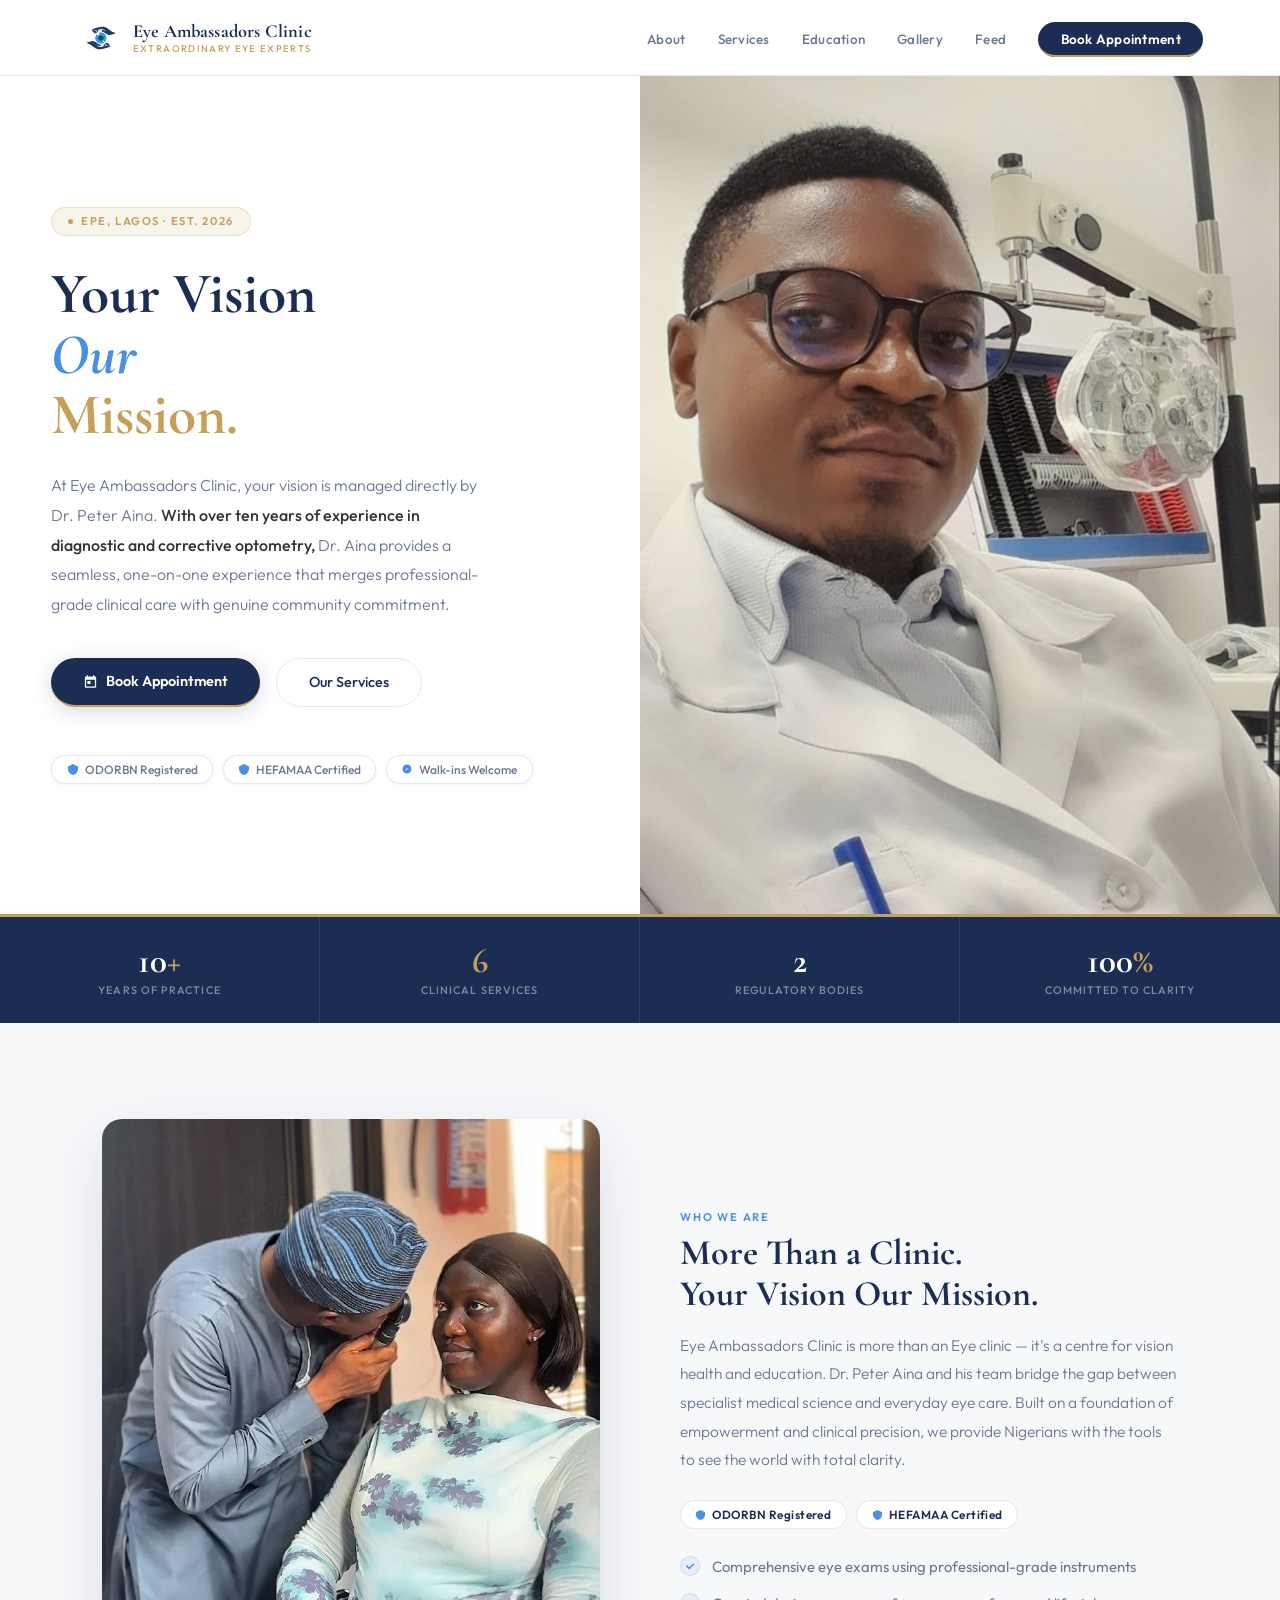
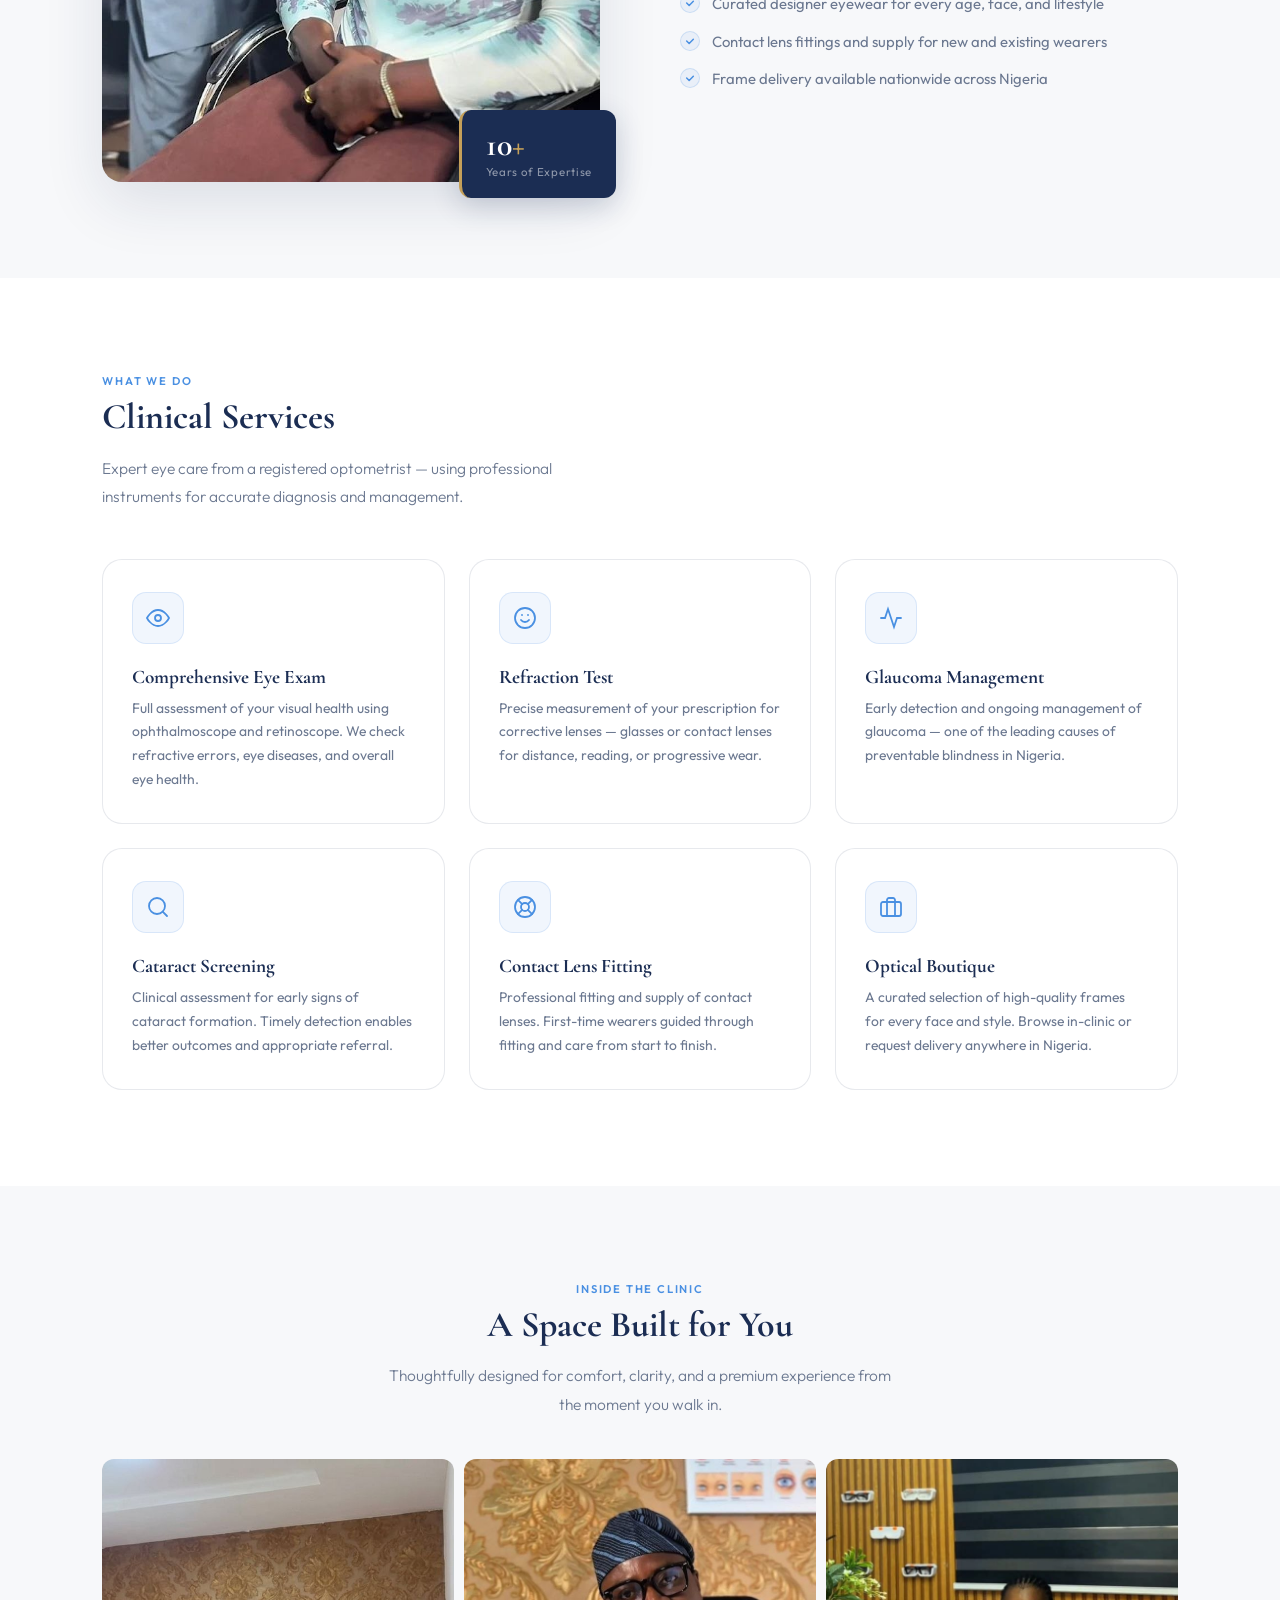
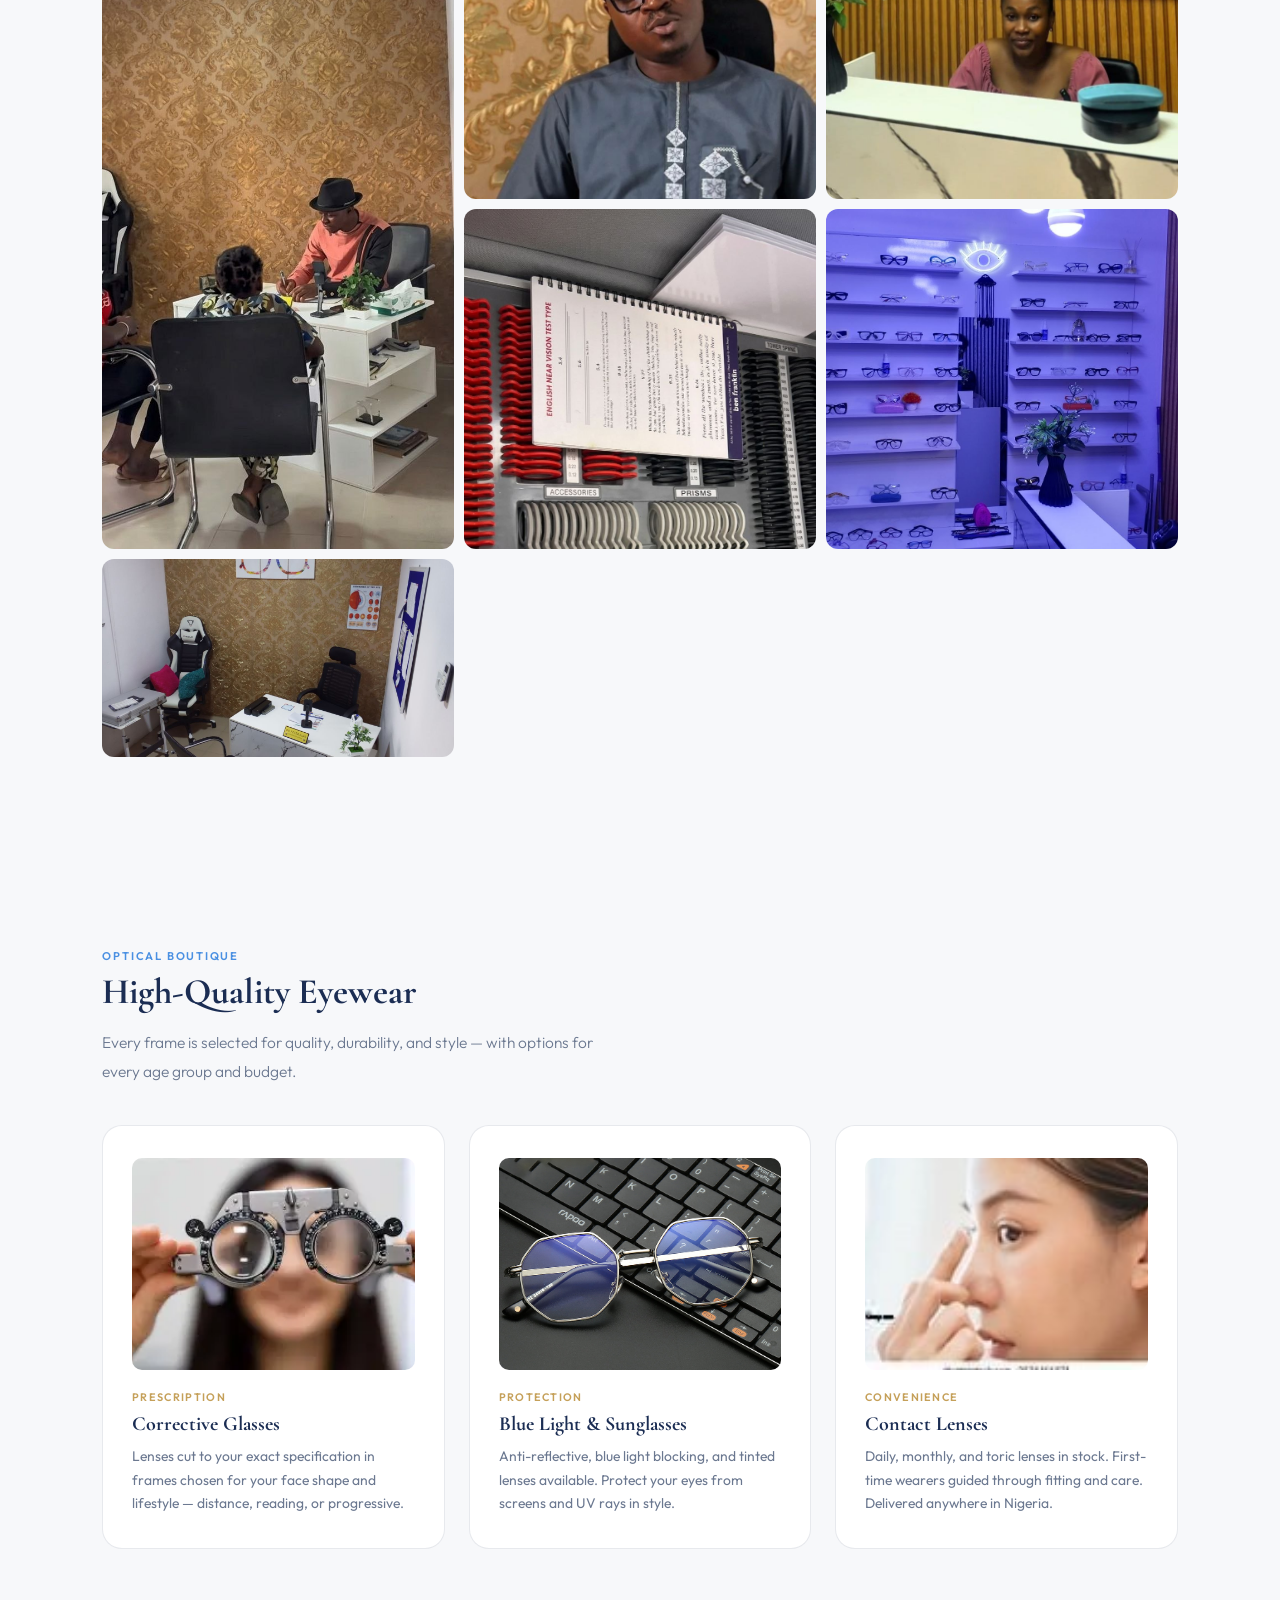
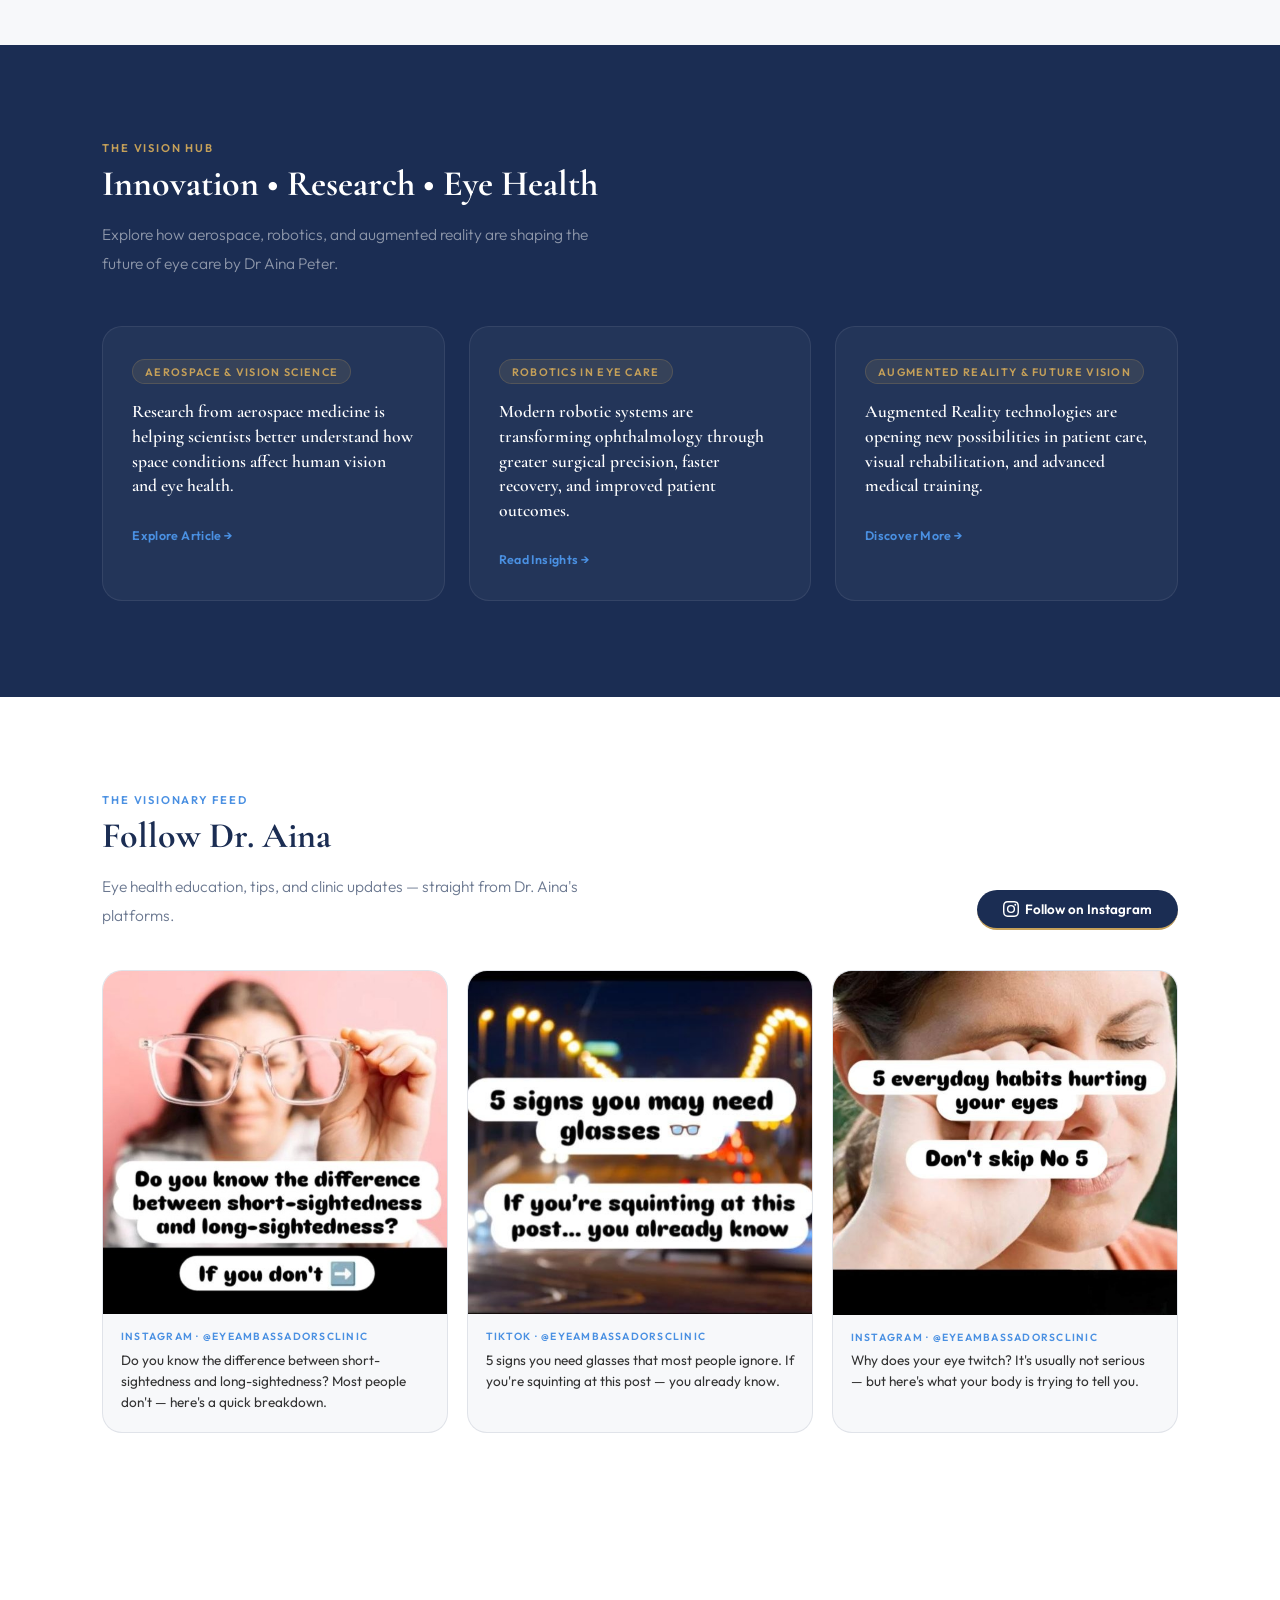
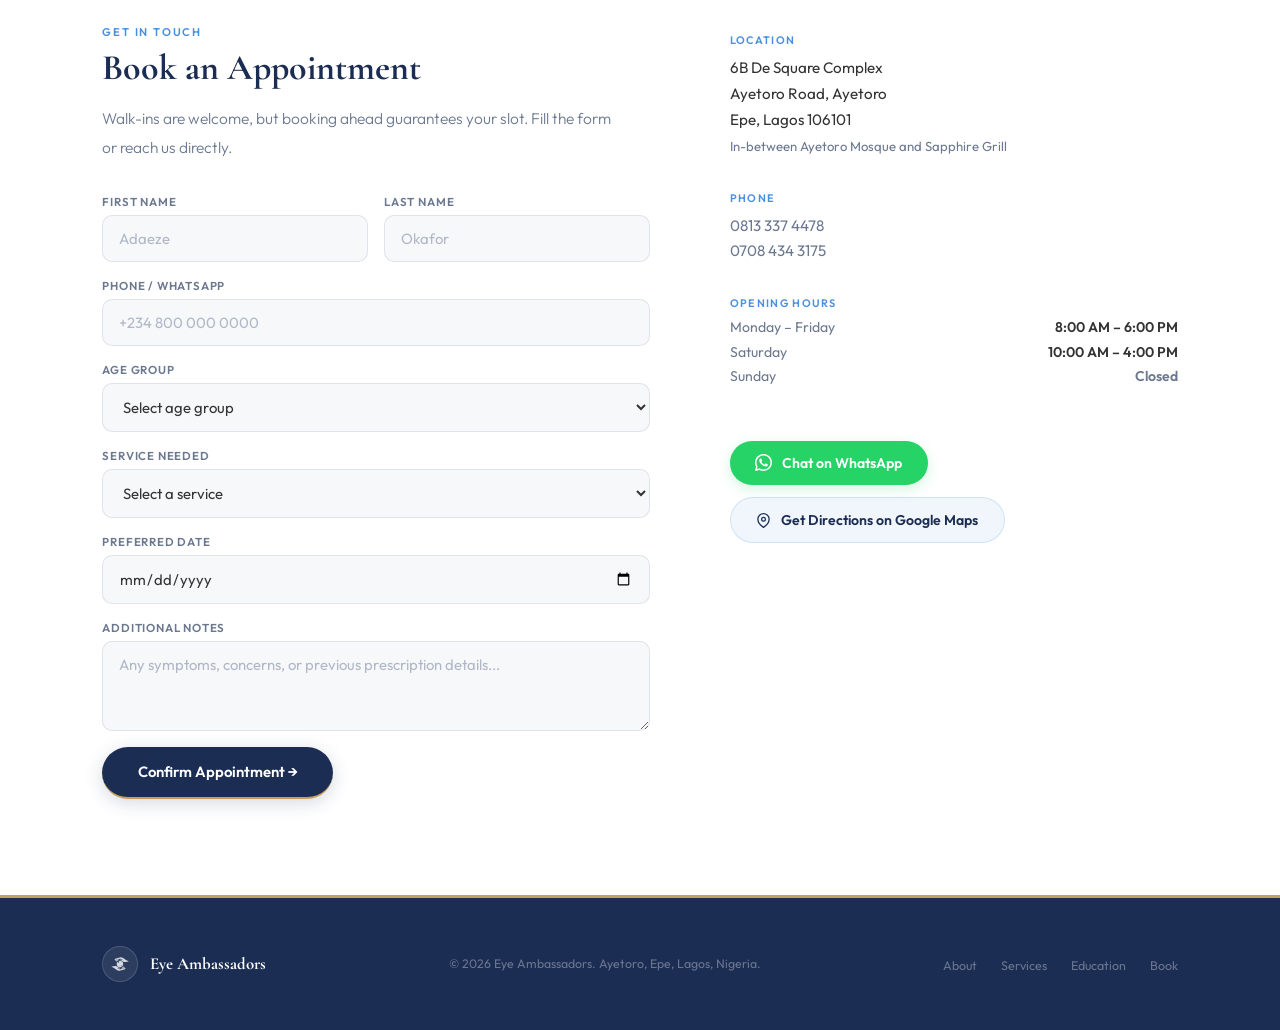
==== index.html @ f0256d40 "update" ====
<!DOCTYPE html>
<html lang="en">

<head>
  <meta charset="UTF-8">
  <meta name="viewport" content="width=device-width, initial-scale=1.0">
  <title>Eye Ambassadors Clinic | Extraordinary Eye Experts — Epe, Lagos</title>
  <meta name="description"
    content="Eye Ambassadors Clinic — Dr. Peter Aina. Extraordinary eye care, designer eyewear, and community health education in Ayetoro, Epe, Lagos.">
  <meta name="keywords"
    content="Eye Ambassadors, optometrist Epe Lagos, eye clinic Epe, Dr Peter Aina, eye test Epe Lagos, glasses Epe, contact lenses Lagos, glaucoma Epe, ODORBN optometrist">
  <meta property="og:title" content="Eye Ambassadors Clinic | Your Vision Our Mission">
  <meta property="og:description"
    content="Modern eye care, premium eyewear, and community health education. Epe, Lagos.">
  <meta property="og:type" content="website">
  <script type="application/ld+json">
{
  "@context": "https://schema.org",
  "@type": "MedicalBusiness",
  "name": "Eye Ambassadors",
  "description": "Your Vision Our Mission. Comprehensive eye exams, refraction, glaucoma management, cataract screening, designer eyewear and contact lenses.",
  "medicalSpecialty": "Optometry",
  "address": {
    "@type": "PostalAddress",
    "streetAddress": "6B De Square Complex, Ayetoro Road",
    "addressLocality": "Ayetoro, Epe",
    "addressRegion": "Lagos",
    "addressCountry": "NG"
  },
  "telephone": "+2348133374478",
  "openingHours": ["Mo-Fr 08:00-18:00", "Sa 10:00-16:00"]
}
</script>
  <link rel="preconnect" href="https://fonts.googleapis.com">
  <link rel="preconnect" href="https://fonts.gstatic.com" crossorigin>
  <link
    href="https://fonts.googleapis.com/css2?family=Cormorant+Garamond:ital,wght@0,400;0,600;0,700;1,400;1,600&family=Outfit:wght@300;400;500;600&display=swap"
    rel="stylesheet">
  <style>
    :root {
      --white: #FFFFFF;
      --off-white: #F7F8FA;
      --navy: #1B2D53;
      --navy-light: #243769;
      --sky: #4A90E2;
      --sky-pale: rgba(74, 144, 226, 0.08);
      --gold: #C5A059;
      --gold-pale: rgba(197, 160, 89, 0.12);
      --charcoal: #333333;
      --muted: #6B7890;
      --border: rgba(27, 45, 83, 0.1);
      --border-gold: rgba(197, 160, 89, 0.25);
      --radius: 12px;
      --radius-lg: 20px;
    }

    *,
    *::before,
    *::after {
      box-sizing: border-box;
      margin: 0;
      padding: 0;
    }

    html {
      scroll-behavior: smooth;
    }

    body {
      font-family: 'Outfit', sans-serif;
      background: var(--white);
      color: var(--charcoal);
      overflow-x: hidden;
    }

    /* ─── NAV ─── */
    nav {
      position: fixed;
      top: 0;
      left: 0;
      right: 0;
      z-index: 300;
      height: 76px;
      padding: 0 6%;
      display: flex;
      align-items: center;
      justify-content: space-between;
      background: rgba(255, 255, 255, 0.97);
      backdrop-filter: blur(16px);
      border-bottom: 1px solid var(--border);
      transition: box-shadow 0.3s;
    }

    nav.scrolled {
      box-shadow: 0 2px 24px rgba(27, 45, 83, 0.08);
    }

    .nav-logo {
      display: flex;
      align-items: center;
      gap: 8px;
      text-decoration: none;
      flex-wrap: nowrap;
    }

    .nav-logo-icon {
      width: 46px;
      height: 46px;
      border-radius: 50%;
      border: 2px solid var(--navy);
      display: flex;
      align-items: center;
      justify-content: center;
      position: relative;
      overflow: hidden;
    }

    .nav-logo-icon svg {
      width: 26px;
      height: 26px;
    }

    .nav-logo-text {
      display: flex;
      flex-direction: column;
    }

    .nav-logo-name {
      font-family: 'Cormorant Garamond', serif;
      font-size: 1.15rem;
      font-weight: 700;
      color: var(--navy);
      letter-spacing: 0.01em;
      line-height: 1.1;
    }

    .nav-logo-tag {
      font-size: 0.6rem;
      font-weight: 500;
      letter-spacing: 0.14em;
      text-transform: uppercase;
      color: var(--gold);
    }

    .nav-links {
      display: flex;
      gap: 2rem;
      list-style: none;
      align-items: center;
    }

    .nav-links a {
      font-size: 0.84rem;
      font-weight: 500;
      color: var(--muted);
      text-decoration: none;
      letter-spacing: 0.02em;
      transition: color 0.2s;
    }

    .nav-links a:hover {
      color: var(--navy);
    }

    .nav-cta {
      background: var(--navy);
      color: var(--white) !important;
      padding: 0.55rem 1.4rem !important;
      border-radius: 30px !important;
      font-weight: 600 !important;
      transition: background 0.2s, transform 0.15s !important;
      border-bottom: 2px solid var(--gold) !important;
    }

    .nav-cta:hover {
      background: var(--navy-light) !important;
      transform: translateY(-1px);
    }

    /* ─── HERO ─── */
    .hero {
      padding-top: 76px;
      display: grid;
      grid-template-columns: 1fr 1fr;
      background: var(--white);
      position: relative;
      overflow: hidden;
    }

    .hero::before {
      content: '';
      position: absolute;
      top: 0;
      right: 0;
      width: 50%;
      height: 100%;
      background: var(--off-white);
      z-index: 0;
    }

    .hero-left {
      padding: 6% 5% 6% 8%;
      display: flex;
      flex-direction: column;
      justify-content: center;
      position: relative;
      z-index: 2;
    }

    .hero-eyebrow {
      display: inline-flex;
      align-items: center;
      gap: 8px;
      background: var(--gold-pale);
      border: 1px solid var(--border-gold);
      color: var(--gold);
      font-size: 0.7rem;
      font-weight: 600;
      letter-spacing: 0.14em;
      text-transform: uppercase;
      padding: 0.4rem 1rem;
      border-radius: 20px;
      margin-bottom: 1.8rem;
      width: fit-content;
    }

    .hero-eyebrow span {
      width: 5px;
      height: 5px;
      background: var(--gold);
      border-radius: 50%;
      display: block;
    }

    .hero-title {
      font-family: 'Cormorant Garamond', serif;
      font-size: clamp(2.8rem, 4.5vw, 4.2rem);
      font-weight: 700;
      color: var(--navy);
      line-height: 1.05;
      margin-bottom: 1.6rem;
    }

    .hero-title em {
      color: var(--sky);
      font-style: italic;
    }

    .hero-title .gold-word {
      color: var(--gold);
    }

    .hero-sub {
      font-size: 1rem;
      font-weight: 300;
      color: var(--muted);
      line-height: 1.85;
      max-width: 440px;
      margin-bottom: 2.4rem;
    }

    .hero-sub strong {
      color: var(--charcoal);
      font-weight: 500;
    }

    .hero-actions {
      display: flex;
      gap: 1rem;
      flex-wrap: wrap;
      margin-bottom: 3rem;
    }

    .btn-navy {
      background: var(--navy);
      color: var(--white);
      padding: 0.9rem 2rem;
      border-radius: 30px;
      font-family: 'Outfit', sans-serif;
      font-size: 0.9rem;
      font-weight: 600;
      text-decoration: none;
      display: inline-flex;
      align-items: center;
      gap: 8px;
      border-bottom: 2px solid var(--gold);
      transition: background 0.2s, transform 0.2s;
      box-shadow: 0 4px 20px rgba(27, 45, 83, 0.18);
    }

    .btn-navy:hover {
      background: var(--navy-light);
      transform: translateY(-2px);
    }

    .btn-outline {
      color: var(--navy);
      padding: 0.9rem 2rem;
      border-radius: 30px;
      font-family: 'Outfit', sans-serif;
      font-size: 0.9rem;
      font-weight: 500;
      text-decoration: none;
      border: 1.5px solid var(--border);
      transition: border-color 0.2s, color 0.2s;
      display: inline-block;
    }

    .btn-outline:hover {
      border-color: var(--sky);
      color: var(--sky);
    }

    .hero-creds {
      display: flex;
      gap: 0.6rem;
      flex-wrap: wrap;
    }

    .cred-pill {
      display: flex;
      align-items: center;
      gap: 6px;
      background: var(--white);
      border: 1px solid var(--border);
      color: var(--muted);
      font-size: 0.75rem;
      font-weight: 500;
      padding: 0.38rem 0.9rem;
      border-radius: 20px;
      box-shadow: 0 1px 4px rgba(27, 45, 83, 0.06);
    }

    .cred-pill svg {
      width: 12px;
      height: 12px;
      fill: var(--sky);
      flex-shrink: 0;
    }

    .hero-right {
      position: relative;
      z-index: 1;
      overflow: hidden;
      display: flex;
      align-items: stretch;
      min-height: 520px;
    }

    .hero-right::after {
      display: none;
    }

    .hero-right img {
      width: 100%;
      height: 100%;
      object-fit: cover;
      object-position: center;
      filter: brightness(0.95) saturate(1.05);
      transition: transform 8s ease;
    }

    .hero-right:hover img {
      transform: scale(1.03);
    }

    /* ─── STATS BAR ─── */
    .stats-bar {
      background: var(--navy);
      display: grid;
      grid-template-columns: repeat(4, 1fr);
      border-top: 3px solid var(--gold);
    }

    .stat-item {
      padding: 1.6rem 1rem;
      text-align: center;
      border-right: 1px solid rgba(255, 255, 255, 0.08);
    }

    .stat-item:last-child {
      border-right: none;
    }

    .stat-num {
      font-family: 'Cormorant Garamond', serif;
      font-size: 2.2rem;
      font-weight: 700;
      color: var(--white);
      line-height: 1;
    }

    .stat-num span {
      color: var(--gold);
    }

    .stat-lbl {
      font-size: 0.68rem;
      font-weight: 500;
      letter-spacing: 0.1em;
      text-transform: uppercase;
      color: rgba(255, 255, 255, 0.45);
      margin-top: 5px;
    }

    /* ─── SECTIONS ─── */
    section {
      padding: 6rem 8%;
    }

    .section-label {
      font-size: 0.7rem;
      font-weight: 600;
      letter-spacing: 0.16em;
      text-transform: uppercase;
      color: var(--sky);
      margin-bottom: 0.5rem;
    }

    .section-title {
      font-family: 'Cormorant Garamond', serif;
      font-size: clamp(1.9rem, 2.8vw, 2.6rem);
      font-weight: 700;
      color: var(--navy);
      line-height: 1.15;
      margin-bottom: 1rem;
    }

    .section-sub {
      font-size: 0.97rem;
      font-weight: 300;
      color: var(--muted);
      line-height: 1.85;
      max-width: 520px;
    }

    /* ─── ABOUT ─── */
    #about {
      background: var(--off-white);
      display: grid;
      grid-template-columns: 1fr 1fr;
      gap: 5rem;
      align-items: center;
    }

    .about-img-wrap {
      position: relative;
    }

    .about-img-main {
      width: 100%;
      aspect-ratio: 3/4;
      object-fit: cover;
      object-position: center bottom;
      border-radius: var(--radius-lg);
      display: block;
      box-shadow: 0 20px 60px rgba(27, 45, 83, 0.12);
    }

    .about-badge {
      position: absolute;
      bottom: -1rem;
      right: -1rem;
      background: var(--navy);
      color: var(--white);
      padding: 1.2rem 1.5rem;
      border-radius: var(--radius);
      border-left: 3px solid var(--gold);
      box-shadow: 0 8px 28px rgba(27, 45, 83, 0.2);
    }

    .badge-num {
      font-family: 'Cormorant Garamond', serif;
      font-size: 2rem;
      font-weight: 700;
      line-height: 1;
      color: var(--white);
    }

    .badge-num span {
      color: var(--gold);
    }

    .badge-lbl {
      font-size: 0.72rem;
      color: rgba(255, 255, 255, 0.5);
      margin-top: 3px;
      letter-spacing: 0.06em;
    }

    .reg-row {
      display: flex;
      gap: 0.6rem;
      margin-top: 1.6rem;
      flex-wrap: wrap;
    }

    .reg-tag {
      display: flex;
      align-items: center;
      gap: 6px;
      background: var(--white);
      border: 1px solid var(--border);
      color: var(--navy);
      font-size: 0.74rem;
      font-weight: 600;
      padding: 0.4rem 0.9rem;
      border-radius: 20px;
      letter-spacing: 0.04em;
    }

    .reg-tag svg {
      width: 11px;
      height: 11px;
      fill: var(--sky);
    }

    .about-list {
      list-style: none;
      margin-top: 1.6rem;
      display: flex;
      flex-direction: column;
      gap: 0.85rem;
    }

    .about-list li {
      display: flex;
      align-items: flex-start;
      gap: 0.75rem;
      font-size: 0.93rem;
      color: var(--muted);
      line-height: 1.6;
    }

    .check {
      width: 20px;
      height: 20px;
      background: var(--sky-pale);
      border-radius: 50%;
      flex-shrink: 0;
      display: flex;
      align-items: center;
      justify-content: center;
      margin-top: 1px;
      border: 1px solid rgba(74, 144, 226, 0.2);
    }

    .check svg {
      width: 10px;
      height: 10px;
    }

    /* ─── SERVICES ─── */
    #services {
      background: var(--white);
    }

    .services-grid {
      display: grid;
      grid-template-columns: repeat(3, 1fr);
      gap: 1.5rem;
      margin-top: 3rem;
    }

    .service-card {
      background: var(--white);
      border: 1px solid var(--border);
      border-radius: var(--radius-lg);
      padding: 2rem 1.8rem;
      transition: transform 0.25s, box-shadow 0.25s, border-color 0.25s;
      position: relative;
      overflow: hidden;
    }

    .service-card::after {
      content: '';
      position: absolute;
      bottom: 0;
      left: 0;
      right: 0;
      height: 3px;
      background: linear-gradient(90deg, var(--sky), var(--gold));
      transform: scaleX(0);
      transform-origin: left;
      transition: transform 0.3s;
    }

    .service-card:hover::after {
      transform: scaleX(1);
    }

    .service-card:hover {
      transform: translateY(-6px);
      box-shadow: 0 20px 50px rgba(27, 45, 83, 0.1);
      border-color: rgba(74, 144, 226, 0.2);
    }

    .svc-icon {
      width: 52px;
      height: 52px;
      background: var(--sky-pale);
      border-radius: 14px;
      border: 1px solid rgba(74, 144, 226, 0.15);
      display: flex;
      align-items: center;
      justify-content: center;
      margin-bottom: 1.3rem;
    }

    .svc-icon svg {
      width: 24px;
      height: 24px;
    }

    .svc-name {
      font-family: 'Cormorant Garamond', serif;
      font-size: 1.2rem;
      font-weight: 700;
      color: var(--navy);
      margin-bottom: 0.5rem;
    }

    .svc-desc {
      font-size: 0.87rem;
      color: var(--muted);
      line-height: 1.7;
    }

    /* ─── KNOWLEDGE HUB ─── */
    #knowledge {
      background: var(--navy);
    }

    #knowledge .section-label {
      color: var(--gold);
    }

    #knowledge .section-title {
      color: var(--white);
    }

    #knowledge .section-sub {
      color: rgba(255, 255, 255, 0.5);
    }

    .knowledge-grid {
      display: grid;
      grid-template-columns: repeat(3, 1fr);
      gap: 1.5rem;
      margin-top: 3rem;
    }

    .know-card {
      background: rgba(255, 255, 255, 0.04);
      border: 1px solid rgba(255, 255, 255, 0.08);
      border-radius: var(--radius-lg);
      padding: 2rem 1.8rem;
      transition: background 0.25s, border-color 0.25s;
    }

    .know-card:hover {
      background: rgba(255, 255, 255, 0.07);
      border-color: rgba(197, 160, 89, 0.3);
    }

    .know-tag {
      display: inline-block;
      font-size: 0.68rem;
      font-weight: 600;
      letter-spacing: 0.12em;
      text-transform: uppercase;
      color: var(--gold);
      background: var(--gold-pale);
      border: 1px solid rgba(197, 160, 89, 0.2);
      padding: 0.3rem 0.75rem;
      border-radius: 20px;
      margin-bottom: 1rem;
    }

    .know-q {
      font-family: 'Cormorant Garamond', serif;
      font-size: 1.1rem;
      font-weight: 600;
      color: var(--white);
      line-height: 1.4;
      margin-bottom: 0.8rem;
    }

    .know-a {
      font-size: 0.86rem;
      color: rgba(255, 255, 255, 0.45);
      line-height: 1.7;
    }

    .know-cta {
      display: inline-flex;
      align-items: center;
      gap: 6px;
      font-size: 0.78rem;
      font-weight: 600;
      color: var(--sky);
      margin-top: 1rem;
      text-decoration: none;
      letter-spacing: 0.03em;
      transition: gap 0.2s;
    }

    .know-cta:hover {
      gap: 10px;
    }

    /* ─── GALLERY ─── */
    #gallery {
      background: var(--off-white);
      text-align: center;
    }

    #gallery .section-sub {
      margin: 0 auto 2.5rem;
    }

    .gallery-grid {
      display: grid;
      grid-template-columns: repeat(3, 1fr);
      grid-template-rows: 340px 340px;
      gap: 10px;
    }

    .gallery-item {
      overflow: hidden;
      border-radius: var(--radius);
      position: relative;
      cursor: pointer;
    }

    .gallery-item.featured {
      grid-column: 1/2;
      grid-row: 1/3;
    }

    .gallery-item img {
      width: 100%;
      height: 100%;
      object-fit: cover;
      object-position: center top;
      display: block;
      transition: transform 0.5s ease;
    }

    .gallery-item:hover img {
      transform: scale(1.05);
    }

    .gallery-overlay {
      position: absolute;
      inset: 0;
      background: linear-gradient(to top, rgba(27, 45, 83, 0.85) 0%, transparent 55%);
      opacity: 0;
      transition: opacity 0.3s;
      display: flex;
      align-items: flex-end;
      padding: 1.1rem;
    }

    .gallery-item:hover .gallery-overlay {
      opacity: 1;
    }

    .gallery-lbl {
      font-size: 0.8rem;
      font-weight: 600;
      color: #fff;
      letter-spacing: 0.04em;
    }

    /* LIGHTBOX */
    .lightbox {
      display: none;
      position: fixed;
      inset: 0;
      background: rgba(27, 45, 83, 0.97);
      z-index: 999;
      align-items: center;
      justify-content: center;
      padding: 2rem;
    }

    .lightbox.open {
      display: flex;
    }

    .lightbox img {
      max-width: 90vw;
      max-height: 88vh;
      object-fit: contain;
      border-radius: 8px;
    }

    .lb-close {
      position: absolute;
      top: 1.2rem;
      right: 1.5rem;
      background: none;
      border: none;
      color: #fff;
      font-size: 2rem;
      cursor: pointer;
      opacity: 0.6;
      transition: opacity 0.2s;
    }

    .lb-close:hover {
      opacity: 1;
    }

    .lb-prev,
    .lb-next {
      position: absolute;
      top: 50%;
      transform: translateY(-50%);
      background: rgba(255, 255, 255, 0.08);
      border: 1px solid rgba(255, 255, 255, 0.15);
      color: #fff;
      font-size: 1.3rem;
      width: 46px;
      height: 46px;
      border-radius: 50%;
      cursor: pointer;
      display: flex;
      align-items: center;
      justify-content: center;
      transition: background 0.2s;
    }

    .lb-prev:hover,
    .lb-next:hover {
      background: rgba(255, 255, 255, 0.18);
    }

    .lb-prev {
      left: 1.5rem;
    }

    .lb-next {
      right: 1.5rem;
    }

    /* ─── SOCIAL WALL ─── */
    #social {
      background: var(--white);
    }

    .social-intro {
      display: flex;
      align-items: flex-end;
      justify-content: space-between;
      margin-bottom: 2.5rem;
      flex-wrap: wrap;
      gap: 1rem;
    }

    .social-grid {
      display: grid;
      grid-template-columns: repeat(3, 1fr);
      gap: 1.2rem;
    }

    .social-card {
      background: var(--off-white);
      border: 1px solid var(--border);
      border-radius: var(--radius-lg);
      overflow: hidden;
      transition: transform 0.2s, box-shadow 0.2s;
    }

    .social-card:hover {
      transform: translateY(-4px);
      box-shadow: 0 12px 36px rgba(27, 45, 83, 0.1);
    }

    .social-thumb {
      aspect-ratio: 1;
      overflow: hidden;
      position: relative;
      background: var(--sky-pale);
    }

    .social-thumb img {
      width: 100%;
      height: 100%;
      object-fit: cover;
    }

    .social-play {
      position: absolute;
      inset: 0;
      display: flex;
      align-items: center;
      justify-content: center;
      background: rgba(27, 45, 83, 0.35);
      opacity: 0;
      transition: opacity 0.2s;
    }

    .social-card:hover .social-play {
      opacity: 1;
    }

    .play-icon {
      width: 48px;
      height: 48px;
      background: var(--white);
      border-radius: 50%;
      display: flex;
      align-items: center;
      justify-content: center;
      border: 2px solid var(--gold);
    }

    .play-icon svg {
      width: 18px;
      height: 18px;
      fill: var(--navy);
      margin-left: 3px;
    }

    .social-body {
      padding: 1rem 1.1rem 1.2rem;
    }

    .social-platform {
      font-size: 0.65rem;
      font-weight: 600;
      letter-spacing: 0.12em;
      text-transform: uppercase;
      color: var(--sky);
      margin-bottom: 0.4rem;
    }

    .social-caption {
      font-size: 0.85rem;
      color: var(--charcoal);
      line-height: 1.55;
    }

    .social-follow {
      display: inline-flex;
      align-items: center;
      gap: 6px;
      background: var(--navy);
      color: var(--white);
      padding: 0.7rem 1.6rem;
      border-radius: 30px;
      font-size: 0.84rem;
      font-weight: 600;
      text-decoration: none;
      transition: background 0.2s;
      border-bottom: 2px solid var(--gold);
    }

    .social-follow:hover {
      background: var(--navy-light);
    }

    /* ─── EYEWEAR ─── */
    #eyewear {
      background: var(--off-white);
    }

    .eyewear-grid {
      display: grid;
      grid-template-columns: repeat(3, 1fr);
      gap: 1.5rem;
      margin-top: 2.5rem;
    }

    .eyewear-card {
      background: var(--white);
      border: 1px solid var(--border);
      border-radius: var(--radius-lg);
      padding: 2rem 1.8rem;
      transition: border-color 0.2s, transform 0.2s;
    }

    .eyewear-card:hover {
      border-color: var(--gold);
      transform: translateY(-3px);
    }

    .ew-tag {
      font-size: 0.68rem;
      font-weight: 600;
      letter-spacing: 0.12em;
      text-transform: uppercase;
      color: var(--gold);
      display: block;
      margin-bottom: 0.5rem;
    }

    .ew-name {
      font-family: 'Cormorant Garamond', serif;
      font-size: 1.25rem;
      font-weight: 700;
      color: var(--navy);
      margin-bottom: 0.6rem;
    }

    .ew-desc {
      font-size: 0.87rem;
      color: var(--muted);
      line-height: 1.7;
    }


    /* ─── EYEWEAR IMAGES ─── */
    .ew-img {
      width: 100%;
      aspect-ratio: 4/3;
      object-fit: cover;
      border-radius: 10px;
      margin-bottom: 1.2rem;
      display: block;
    }

    .ew-img-placeholder {
      width: 100%;
      aspect-ratio: 4/3;
      background: var(--sky-pale);
      border-radius: 10px;
      margin-bottom: 1.2rem;
      display: flex;
      align-items: center;
      justify-content: center;
      border: 1.5px dashed rgba(74, 144, 226, 0.25);
    }

    .ew-img-placeholder span {
      font-size: 0.72rem;
      color: var(--muted);
      text-align: center;
      padding: 1rem;
    }

    .ew-img-placeholder small {
      display: block;
      color: var(--sky);
      margin-top: 3px;
    }

    /* ─── BOOKING ─── */
    #booking {
      background: var(--white);
      display: grid;
      grid-template-columns: 1.1fr 0.9fr;
      gap: 5rem;
      align-items: start;
    }

    .booking-form {
      display: flex;
      flex-direction: column;
      gap: 1rem;
    }

    .form-row {
      display: grid;
      grid-template-columns: 1fr 1fr;
      gap: 1rem;
    }

    .form-group {
      display: flex;
      flex-direction: column;
      gap: 0.4rem;
    }

    label {
      font-size: 0.72rem;
      font-weight: 600;
      letter-spacing: 0.07em;
      text-transform: uppercase;
      color: var(--muted);
    }

    input,
    select,
    textarea {
      font-family: 'Outfit', sans-serif;
      font-size: 0.93rem;
      padding: 0.8rem 1rem;
      border: 1.5px solid var(--border);
      border-radius: 10px;
      background: var(--off-white);
      color: var(--charcoal);
      outline: none;
      transition: border-color 0.2s, box-shadow 0.2s;
      width: 100%;
    }

    input:focus,
    select:focus,
    textarea:focus {
      border-color: var(--sky);
      background: var(--white);
      box-shadow: 0 0 0 3px rgba(74, 144, 226, 0.1);
    }

    input::placeholder,
    textarea::placeholder {
      color: #b0b8c8;
    }

    select option {
      background: var(--white);
    }

    textarea {
      resize: vertical;
      min-height: 90px;
    }

    .form-submit {
      background: var(--navy);
      color: var(--white);
      border: none;
      padding: 0.95rem 2.2rem;
      border-radius: 30px;
      font-family: 'Outfit', sans-serif;
      font-size: 0.93rem;
      font-weight: 600;
      cursor: pointer;
      align-self: flex-start;
      border-bottom: 2px solid var(--gold);
      transition: background 0.2s, transform 0.15s;
      box-shadow: 0 4px 18px rgba(27, 45, 83, 0.18);
    }

    .form-submit:hover {
      background: var(--navy-light);
      transform: translateY(-1px);
    }

    .contact-panel {
      padding-top: 0.5rem;
    }

    .contact-block {
      margin-bottom: 2rem;
    }

    .contact-lbl {
      font-size: 0.68rem;
      font-weight: 600;
      letter-spacing: 0.12em;
      text-transform: uppercase;
      color: var(--sky);
      margin-bottom: 0.5rem;
    }

    .contact-val {
      font-size: 0.95rem;
      color: var(--charcoal);
      line-height: 1.7;
    }

    .contact-val a {
      color: var(--muted);
      text-decoration: none;
    }

    .contact-val a:hover {
      color: var(--navy);
    }

    .hours-table {
      display: grid;
      gap: 0.4rem;
      margin-top: 0.4rem;
    }

    .hours-row {
      font-size: 0.88rem;
      color: var(--muted);
      display: flex;
      justify-content: space-between;
    }

    .hours-time {
      font-weight: 600;
      color: var(--charcoal);
    }

    .wa-btn {
      display: inline-flex;
      align-items: center;
      gap: 0.6rem;
      background: #25D366;
      color: #fff;
      padding: 0.8rem 1.6rem;
      border-radius: 30px;
      font-size: 0.88rem;
      font-weight: 600;
      text-decoration: none;
      margin-top: 1.5rem;
      transition: background 0.2s, transform 0.15s;
      box-shadow: 0 4px 14px rgba(37, 211, 102, 0.2);
    }

    .wa-btn:hover {
      background: #1ebe5d;
      transform: translateY(-1px);
    }

    .map-btn {
      display: inline-flex;
      align-items: center;
      gap: 0.6rem;
      background: var(--sky-pale);
      color: var(--navy);
      padding: 0.8rem 1.6rem;
      border-radius: 30px;
      font-size: 0.88rem;
      font-weight: 600;
      text-decoration: none;
      margin-top: 0.8rem;
      border: 1px solid rgba(74, 144, 226, 0.2);
      transition: background 0.2s;
    }

    .map-btn:hover {
      background: rgba(74, 144, 226, 0.14);
    }

    /* ─── FOOTER ─── */
    footer {
      background: var(--navy);
      padding: 3rem 8%;
      display: flex;
      align-items: center;
      justify-content: space-between;
      flex-wrap: wrap;
      gap: 1.2rem;
      border-top: 3px solid var(--gold);
    }

    .footer-brand {
      display: flex;
      align-items: center;
      gap: 12px;
    }

    .footer-brand-icon {
      width: 36px;
      height: 36px;
      border-radius: 50%;
      border: 1.5px solid rgba(255, 255, 255, 0.2);
      display: flex;
      align-items: center;
      justify-content: center;
    }

    .footer-brand-name {
      font-family: 'Cormorant Garamond', serif;
      font-size: 1.05rem;
      font-weight: 700;
      color: var(--white);
    }

    .footer-copy {
      font-size: 0.77rem;
      color: rgba(255, 255, 255, 0.35);
    }

    .footer-links {
      display: flex;
      gap: 1.5rem;
      list-style: none;
    }

    .footer-links a {
      font-size: 0.78rem;
      color: rgba(255, 255, 255, 0.35);
      text-decoration: none;
      transition: color 0.2s;
    }

    .footer-links a:hover {
      color: var(--gold);
    }

    /* ─── FADE ─── */
    .fade-up {
      opacity: 0;
      transform: translateY(22px);
      transition: opacity 0.65s ease, transform 0.65s ease;
    }

    .fade-up.visible {
      opacity: 1;
      transform: translateY(0);
    }

    .fade-up.d1 {
      transition-delay: 0.1s;
    }

    .fade-up.d2 {
      transition-delay: 0.2s;
    }

    .fade-up.d3 {
      transition-delay: 0.3s;
    }

    /* ─── RESPONSIVE ─── */

    @media(max-width:960px) {
      .stats-bar {
        grid-template-columns: repeat(2, 1fr);
      }

      #about {
        grid-template-columns: 1fr;
      }

      .services-grid {
        grid-template-columns: 1fr 1fr;
        gap: 1rem;
      }

      .knowledge-grid,
      .social-grid {
        grid-template-columns: 1fr;
      }

      .eyewear-grid {
        grid-template-columns: 1fr 1fr;
      }

      .hero-right {
        height: 55vh;
        min-height: 320px;
      }

      #booking {
        grid-template-columns: 1fr;
      }

      .nav-links {
        display: none;
      }

      section {
        padding: 3rem 5%;
      }
    }

    @media(max-width:600px) {
      nav {
        padding: 0 4%;
        height: 62px;
      }

      .nav-logo-name {
        font-size: 0.95rem;
      }

      .hero {
        padding-top: 62px;
        display: flex;
        flex-direction: column;
        min-height: auto;
      }

      .hero::before {
        display: none;
      }

      .hero-left {
        order: 2;
        padding: 5% 5% 4% 5%;
      }

      .hero-right {
        order: 1;
        height: 45vh;
        min-height: 220px;
        max-height: 340px;
      }

      .hero-title {
        font-size: clamp(2rem, 8vw, 2.6rem);
        margin-bottom: 1rem;
      }

      .hero-sub {
        font-size: 0.9rem;
        margin-bottom: 1.6rem;
      }

      .hero-eyebrow {
        margin-bottom: 1.2rem;
      }

      .hero-actions {
        gap: 0.7rem;
        margin-bottom: 1.8rem;
      }

      .btn-navy,
      .btn-outline {
        padding: 0.75rem 1.3rem;
        font-size: 0.84rem;
      }

      .stats-bar {
        grid-template-columns: repeat(2, 1fr);
      }

      .stat-item {
        padding: 1.2rem 0.5rem;
      }

      .stat-num {
        font-size: 1.7rem;
      }

      .stat-lbl {
        font-size: 0.6rem;
      }

      .services-grid {
        grid-template-columns: 1fr 1fr;
        gap: 0.6rem;
        margin-top: 1.2rem;
      }

      .service-card {
        padding: 1rem 0.8rem;
      }

      .svc-icon {
        width: 32px;
        height: 32px;
        border-radius: 8px;
        margin-bottom: 0.6rem;
      }

      .svc-icon svg {
        width: 18px;
        height: 18px;
      }

      .svc-name {
        font-size: 0.85rem;
        margin-bottom: 0.3rem;
      }

      .svc-desc {
        font-size: 0.73rem;
        line-height: 1.45;
        display: -webkit-box;
        -webkit-line-clamp: 3;
        -webkit-box-orient: vertical;
        overflow: hidden;
      }

      .knowledge-grid {
        grid-template-columns: 1fr;
      }

      .gallery-grid {
        grid-template-columns: 1fr 1fr;
        grid-template-rows: auto;
        gap: 8px;
      }

      .gallery-item {
        height: 210px;
      }

      .gallery-item.featured {
        grid-column: 1/3;
        grid-row: auto;
        height: 270px;
      }

      .social-grid {
        grid-template-columns: 1fr;
      }

      .eyewear-grid {
        grid-template-columns: 1fr;
      }

      .form-row {
        grid-template-columns: 1fr;
      }

      footer {
        flex-direction: column;
        align-items: flex-start;
        gap: 0.8rem;
      }

      section {
        padding: 2.5rem 4%;
      }

      .section-title {
        font-size: clamp(1.5rem, 6vw, 1.9rem);
      }

      #about {
        gap: 2rem;
      }

      .about-badge {
        bottom: -0.5rem;
        right: -0.5rem;
        padding: 0.9rem 1.1rem;
      }

      .badge-num {
        font-size: 1.6rem;
      }

      .hero-creds {
        gap: 0.4rem;
      }

      .cred-pill {
        font-size: 0.7rem;
        padding: 0.3rem 0.7rem;
      }
    }
  </style>
</head>

<body>

  <!-- NAV -->
  <nav id="navbar">
    <a href="#" class="nav-logo">
      <div class="nav-logo-icon" style="background:none;border:none;width:48px;height:48px;padding:0;">
        <img src="logo.png" alt="Eye Ambassadors Logo" style="width:48px;height:48px;object-fit:contain;">
      </div>
      <div class="nav-logo-text">
        <span class="nav-logo-name">Eye Ambassadors Clinic</span>
        <span class="nav-logo-tag">Extraordinary Eye Experts</span>
      </div>
    </a>
    <ul class="nav-links">
      <li><a href="#about">About</a></li>
      <li><a href="#services">Services</a></li>
      <li><a href="#knowledge">Education</a></li>
      <li><a href="#gallery">Gallery</a></li>
      <li><a href="#social">Feed</a></li>
      <li><a href="#booking" class="nav-cta">Book Appointment</a></li>
    </ul>
  </nav>

  <!-- HERO -->
  <div class="hero">
    <div class="hero-left">
      <div class="hero-eyebrow"><span></span>Epe, Lagos · Est. 2026</div>
      <h1 class="hero-title">
        Your Vision<br>
        <em>Our</em><br>
        <span class="gold-word">Mission.</span>
      </h1>
      <p class="hero-sub">
        At Eye Ambassadors Clinic, your vision is managed directly by Dr. Peter Aina.
        <strong>With over ten years of experience in diagnostic and corrective optometry,</strong>
        Dr. Aina provides a seamless, one-on-one experience that merges professional-grade
        clinical care with genuine community commitment.
      </p>
      <div class="hero-actions">
        <a href="#booking" class="btn-navy">
          <svg width="15" height="15" viewBox="0 0 24 24" fill="currentColor">
            <path
              d="M19 4h-1V2h-2v2H8V2H6v2H5c-1.1 0-2 .9-2 2v14c0 1.1.9 2 2 2h14c1.1 0 2-.9 2-2V6c0-1.1-.9-2-2-2zm0 16H5V9h14v11zM7 11h5v5H7z" />
          </svg>
          Book Appointment
        </a>
        <a href="#services" class="btn-outline">Our Services</a>
      </div>
      <div class="hero-creds">
        <div class="cred-pill">
          <svg viewBox="0 0 24 24">
            <path d="M12 2L2 7v5c0 5.55 3.84 10.74 10 12 6.16-1.26 10-6.45 10-12V7L12 2z" />
          </svg>
          ODORBN Registered
        </div>
        <div class="cred-pill">
          <svg viewBox="0 0 24 24">
            <path d="M12 2L2 7v5c0 5.55 3.84 10.74 10 12 6.16-1.26 10-6.45 10-12V7L12 2z" />
          </svg>
          HEFAMAA Certified
        </div>
        <div class="cred-pill">
          <svg viewBox="0 0 24 24">
            <path d="M9 12l2 2 4-4M21 12c0 4.97-4.03 9-9 9S3 16.97 3 12 7.03 3 12 3s9 4.03 9 9z" />
          </svg>
          Walk-ins Welcome
        </div>
      </div>
    </div>
    <div class="hero-right">
      <img src="images/hero.jpg" alt="Dr. Peter Aina — Eye Ambassadors Clinic, Epe Lagos">
    </div>
  </div>

  <!-- STATS BAR -->
  <div class="stats-bar">
    <div class="stat-item">
      <div class="stat-num">10<span>+</span></div>
      <div class="stat-lbl">Years of Practice</div>
    </div>
    <div class="stat-item">
      <div class="stat-num" style="color:var(--gold)">6</div>
      <div class="stat-lbl">Clinical Services</div>
    </div>
    <div class="stat-item">
      <div class="stat-num">2</div>
      <div class="stat-lbl">Regulatory Bodies</div>
    </div>
    <div class="stat-item">
      <div class="stat-num">100<span>%</span></div>
      <div class="stat-lbl">Committed to Clarity</div>
    </div>
  </div>

  <!-- ABOUT -->
  <section id="about">
    <div class="about-img-wrap fade-up">
      <img class="about-img-main" src="images/about.jpg" alt="Dr. Peter Aina at Eye Ambassadors Clinic">
      <div class="about-badge">
        <div class="badge-num">10<span>+</span></div>
        <div class="badge-lbl">Years of Expertise</div>
      </div>
    </div>
    <div class="fade-up d1">
      <p class="section-label">Who We Are</p>
      <h2 class="section-title">More Than a Clinic.<br>Your Vision Our Mission.</h2>
      <p class="section-sub" style="margin-bottom:1.4rem">
        Eye Ambassadors Clinic is more than an Eye clinic — it's a centre for vision health
        and education. Dr. Peter Aina and his team bridge the gap between specialist
        medical science and everyday eye care. Built on a foundation of empowerment
        and clinical precision, we provide Nigerians with the tools to see the world
        with total clarity.
      </p>
      <div class="reg-row">
        <div class="reg-tag"><svg viewBox="0 0 24 24">
            <path d="M12 2L2 7v5c0 5.55 3.84 10.74 10 12 6.16-1.26 10-6.45 10-12V7L12 2z" />
          </svg>ODORBN Registered</div>
        <div class="reg-tag"><svg viewBox="0 0 24 24">
            <path d="M12 2L2 7v5c0 5.55 3.84 10.74 10 12 6.16-1.26 10-6.45 10-12V7L12 2z" />
          </svg>HEFAMAA Certified</div>
      </div>
      <ul class="about-list">
        <li>
          <div class="check"><svg viewBox="0 0 12 12" fill="none">
              <path d="M2 6l3 3 5-5" stroke="#4A90E2" stroke-width="1.8" stroke-linecap="round"
                stroke-linejoin="round" />
            </svg></div>
          Comprehensive eye exams using professional-grade instruments
        </li>
        <li>
          <div class="check"><svg viewBox="0 0 12 12" fill="none">
              <path d="M2 6l3 3 5-5" stroke="#4A90E2" stroke-width="1.8" stroke-linecap="round"
                stroke-linejoin="round" />
            </svg></div>
          Curated designer eyewear for every age, face, and lifestyle
        </li>
        <li>
          <div class="check"><svg viewBox="0 0 12 12" fill="none">
              <path d="M2 6l3 3 5-5" stroke="#4A90E2" stroke-width="1.8" stroke-linecap="round"
                stroke-linejoin="round" />
            </svg></div>
          Contact lens fittings and supply for new and existing wearers
        </li>
        <li>
          <div class="check"><svg viewBox="0 0 12 12" fill="none">
              <path d="M2 6l3 3 5-5" stroke="#4A90E2" stroke-width="1.8" stroke-linecap="round"
                stroke-linejoin="round" />
            </svg></div>
          Frame delivery available nationwide across Nigeria
        </li>
      </ul>
    </div>
  </section>

  <!-- SERVICES -->
  <section id="services">
    <p class="section-label">What We Do</p>
    <h2 class="section-title">Clinical Services</h2>
    <p class="section-sub">Expert eye care from a registered optometrist — using professional instruments for accurate
      diagnosis and management.</p>
    <div class="services-grid">
      <div class="service-card fade-up">
        <div class="svc-icon"><svg viewBox="0 0 24 24" fill="none" stroke="#4A90E2" stroke-width="1.8"
            stroke-linecap="round">
            <path d="M1 12s4-8 11-8 11 8 11 8-4 8-11 8-11-8-11-8z" />
            <circle cx="12" cy="12" r="3" />
          </svg></div>
        <h3 class="svc-name">Comprehensive Eye Exam</h3>
        <p class="svc-desc">Full assessment of your visual health using ophthalmoscope and retinoscope. We check
          refractive errors, eye diseases, and overall eye health.</p>
      </div>
      <div class="service-card fade-up d1">
        <div class="svc-icon"><svg viewBox="0 0 24 24" fill="none" stroke="#4A90E2" stroke-width="1.8"
            stroke-linecap="round">
            <circle cx="12" cy="12" r="10" />
            <path d="M8 14s1.5 2 4 2 4-2 4-2" />
            <line x1="9" y1="9" x2="9.01" y2="9" />
            <line x1="15" y1="9" x2="15.01" y2="9" />
          </svg></div>
        <h3 class="svc-name">Refraction Test</h3>
        <p class="svc-desc">Precise measurement of your prescription for corrective lenses — glasses or contact lenses
          for distance, reading, or progressive wear.</p>
      </div>
      <div class="service-card fade-up d2">
        <div class="svc-icon"><svg viewBox="0 0 24 24" fill="none" stroke="#4A90E2" stroke-width="1.8"
            stroke-linecap="round">
            <path d="M22 12h-4l-3 9L9 3l-3 9H2" />
          </svg></div>
        <h3 class="svc-name">Glaucoma Management</h3>
        <p class="svc-desc">Early detection and ongoing management of glaucoma — one of the leading causes of
          preventable blindness in Nigeria.</p>
      </div>
      <div class="service-card fade-up">
        <div class="svc-icon"><svg viewBox="0 0 24 24" fill="none" stroke="#4A90E2" stroke-width="1.8"
            stroke-linecap="round">
            <circle cx="11" cy="11" r="8" />
            <path d="m21 21-4.35-4.35" />
          </svg></div>
        <h3 class="svc-name">Cataract Screening</h3>
        <p class="svc-desc">Clinical assessment for early signs of cataract formation. Timely detection enables better
          outcomes and appropriate referral.</p>
      </div>
      <div class="service-card fade-up d1">
        <div class="svc-icon"><svg viewBox="0 0 24 24" fill="none" stroke="#4A90E2" stroke-width="1.8"
            stroke-linecap="round">
            <circle cx="12" cy="12" r="10" />
            <circle cx="12" cy="12" r="4" />
            <line x1="4.93" y1="4.93" x2="9.17" y2="9.17" />
            <line x1="14.83" y1="14.83" x2="19.07" y2="19.07" />
            <line x1="14.83" y1="9.17" x2="19.07" y2="4.93" />
            <line x1="4.93" y1="19.07" x2="9.17" y2="14.83" />
          </svg></div>
        <h3 class="svc-name">Contact Lens Fitting</h3>
        <p class="svc-desc">Professional fitting and supply of contact lenses. First-time wearers guided through fitting
          and care from start to finish.</p>
      </div>
      <div class="service-card fade-up d2">
        <div class="svc-icon"><svg viewBox="0 0 24 24" fill="none" stroke="#4A90E2" stroke-width="1.8"
            stroke-linecap="round">
            <rect x="2" y="7" width="20" height="14" rx="2" />
            <path d="M16 21V5a2 2 0 0 0-2-2h-4a2 2 0 0 0-2 2v16" />
          </svg></div>
        <h3 class="svc-name">Optical Boutique</h3>
        <p class="svc-desc">A curated selection of high-quality frames for every face and style. Browse in-clinic or
          request delivery anywhere in Nigeria.</p>
      </div>
    </div>
  </section>

  <!-- GALLERY -->
  <section id="gallery">
    <p class="section-label">Inside the Clinic</p>
    <h2 class="section-title">A Space Built for You</h2>
    <p class="section-sub">Thoughtfully designed for comfort, clarity, and a premium experience from the moment you walk
      in.</p>
    <div class="gallery-grid">
      <div class="gallery-item featured fade-up" onclick="openLB(0)">
        <img src="images/gallery-1.jpg" alt="Eye Ambassadors full frame display">
        <div class="gallery-overlay"><span class="gallery-lbl">Frame Display — Full Collection</span></div>
      </div>
      <div class="gallery-item fade-up" onclick="openLB(1)">
        <img src="images/gallery-2.jpg" alt=" CEO of Eye Ambassadores">
        <div class="gallery-overlay"><span class="gallery-lbl">CEO OF EYE AMBASSADORES CLINIC</span></div>
      </div>
      <div class="gallery-item fade-up" onclick="openLB(2)">
        <img src="images/gallery-3.jpg" alt="Reception desk">
        <div class="gallery-overlay"><span class="gallery-lbl">Reception Desk</span></div>
      </div>
      <div class="gallery-item fade-up" onclick="openLB(3)">
        <img src="images/gallery-4.jpg" alt="Examination room">
        <div class="gallery-overlay"><span class="gallery-lbl">Examination Room</span></div>
      </div>
      <div class="gallery-item fade-up" onclick="openLB(4)">
        <img src="images/gallery-5.jpg" alt="Optical boutique">
        <div class="gallery-overlay"><span class="gallery-lbl">Optical Boutique</span></div>
      </div>
      <div class="gallery-item fade-up" onclick="openLB(5)">
        <img src="images/gallery-6.jpg" alt="Clinic exterior signage">
        <div class="gallery-overlay"><span class="gallery-lbl">Find Us in Ayetoro, Epe</span></div>
      </div>
    </div>
  </section>

  <div class="lightbox" id="lightbox" onclick="closeLBBg(event)">
    <button class="lb-close" onclick="closeLB()">&#x2715;</button>
    <button class="lb-prev" onclick="shiftLB(-1)">&#8592;</button>
    <img id="lb-img" src="" alt="">
    <button class="lb-next" onclick="shiftLB(1)">&#8594;</button>
  </div>

  <!-- EYEWEAR -->
  <section id="eyewear" style="background:var(--off-white)">
    <p class="section-label">Optical Boutique</p>
    <h2 class="section-title">High-Quality Eyewear</h2>
    <p class="section-sub">Every frame is selected for quality, durability, and style — with options for every age group
      and budget.</p>
    <div class="eyewear-grid">
      <div class="eyewear-card fade-up">
        <img src="images/eyewear-1.jpg" alt="Corrective Glasses" class="ew-img">
        <span class="ew-tag">Prescription</span>
        <h3 class="ew-name">Corrective Glasses</h3>
        <p class="ew-desc">Lenses cut to your exact specification in frames chosen for your face shape and lifestyle —
          distance, reading, or progressive.</p>
      </div>
      <div class="eyewear-card fade-up d1">
        <img src="images/eyewear-2.jpg" alt="Blue Light and Sunglasses" class="ew-img">
        <span class="ew-tag">Protection</span>
        <h3 class="ew-name">Blue Light & Sunglasses</h3>
        <p class="ew-desc">Anti-reflective, blue light blocking, and tinted lenses available. Protect your eyes from
          screens and UV rays in style.</p>
      </div>
      <div class="eyewear-card fade-up d2">
        <img src="images/eyewear-3.jpg" alt="Contact Lenses" class="ew-img">
        <span class="ew-tag">Convenience</span>
        <h3 class="ew-name">Contact Lenses</h3>
        <p class="ew-desc">Daily, monthly, and toric lenses in stock. First-time wearers guided through fitting and
          care. Delivered anywhere in Nigeria.</p>
      </div>
    </div>
  </section>


  <!-- KNOWLEDGE HUB -->
  <section id="knowledge">
    <p class="section-label">The Vision Hub</p>
    <h2 class="section-title">Innovation • Research • Eye Health</h2>
    <p class="section-sub">Explore how aerospace, robotics, and augmented reality are shaping the future of eye care by
      Dr Aina Peter.</p>
    <div class="knowledge-grid">
      <div class="know-card fade-up">
        <span class="know-tag">Aerospace & Vision Science</span>
        <p class="know-q">Research from aerospace medicine is helping scientists better understand how space conditions
          affect human vision and eye health.</p>
        <a href="https://www.linkedin.com/posts/drpeteraina_eyenews-nasa-aerospace-activity-6574900534862458880-Vvfd?utm_source=social_share_video_v2&utm_medium=android_app&rcm=ACoAACNrInAB9nl2Kla8Xdhp9xQ7UHCtOxs7JNg&utm_campaign=whatsapp"
          target="_blank" class="know-cta">Explore Article →</a>
      </div>
      <div class="know-card fade-up d1">
        <span class="know-tag">Robotics in Eye Care</span>
        <p class="know-q">Modern robotic systems are transforming ophthalmology through greater surgical precision,
          faster recovery, and improved patient outcomes.</p>
        <a href="https://www.linkedin.com/posts/drpeteraina_robots-eyetech-ocularpharmacology-activity-6619089236924735488-xai4?utm_source=social_share_video_v2&utm_medium=android_app&rcm=ACoAACNrInAB9nl2Kla8Xdhp9xQ7UHCtOxs7JNg&utm_campaign=whatsapp"
          target="_blank" class="know-cta">Read Insights →</a>
      </div>
      <div class="know-card fade-up d2">
        <span class="know-tag">Augmented Reality & Future Vision</span>
        <p class="know-q">Augmented Reality technologies are opening new possibilities in patient care, visual
          rehabilitation, and advanced medical training.</p>
        <a href="https://www.linkedin.com/posts/drpeteraina_ar-eyetech-ar-activity-6644519860527218689-Fuzg?utm_source=social_share_video_v2&utm_medium=android_app&rcm=ACoAACNrInAB9nl2Kla8Xdhp9xQ7UHCtOxs7JNg&utm_campaign=whatsapp"
          target="_blank" class="know-cta">Discover More →</a>
      </div>
    </div>
  </section>

  <!-- SOCIAL WALL -->
  <section id="social">
    <div class="social-intro">
      <div>
        <p class="section-label">The Visionary Feed</p>
        <h2 class="section-title">Follow Dr. Aina</h2>
        <p class="section-sub">Eye health education, tips, and clinic updates — straight from Dr. Aina's platforms.</p>
      </div>
      <a href="https://www.instagram.com/" target="_blank" rel="noopener" class="social-follow">
        <svg width="16" height="16" viewBox="0 0 24 24" fill="currentColor">
          <path
            d="M12 2.163c3.204 0 3.584.012 4.85.07 3.252.148 4.771 1.691 4.919 4.919.058 1.265.069 1.645.069 4.849 0 3.205-.012 3.584-.069 4.849-.149 3.225-1.664 4.771-4.919 4.919-1.266.058-1.644.07-4.85.07-3.204 0-3.584-.012-4.849-.07-3.26-.149-4.771-1.699-4.919-4.92-.058-1.265-.07-1.644-.07-4.849 0-3.204.013-3.583.07-4.849.149-3.227 1.664-4.771 4.919-4.919 1.266-.057 1.645-.069 4.849-.069zM12 0C8.741 0 8.333.014 7.053.072 2.695.272.273 2.69.073 7.052.014 8.333 0 8.741 0 12c0 3.259.014 3.668.072 4.948.2 4.358 2.618 6.78 6.98 6.98C8.333 23.986 8.741 24 12 24c3.259 0 3.668-.014 4.948-.072 4.354-.2 6.782-2.618 6.979-6.98.059-1.28.073-1.689.073-4.948 0-3.259-.014-3.667-.072-4.947-.196-4.354-2.617-6.78-6.979-6.98C15.668.014 15.259 0 12 0zm0 5.838a6.162 6.162 0 1 0 0 12.324 6.162 6.162 0 0 0 0-12.324zM12 16a4 4 0 1 1 0-8 4 4 0 0 1 0 8zm6.406-11.845a1.44 1.44 0 1 0 0 2.881 1.44 1.44 0 0 0 0-2.881z" />
        </svg>
        Follow on Instagram
      </a>
    </div>
    <div class="social-grid">
      <a class="social-card fade-up" href="YOUR_INSTAGRAM_LINK_1" target="_blank" rel="noopener"
        style="text-decoration:none;color:inherit;display:block;">
        <div class="social-thumb">
          <img src="images/social-1.jpg" alt="Eye health tip">
          <div class="social-play">
            <div class="play-icon"><svg viewBox="0 0 24 24">
                <path d="M8 5v14l11-7z" />
              </svg></div>
          </div>
        </div>
        <div class="social-body">
          <p class="social-platform">Instagram · @eyeambassadorsclinic</p>
          <p class="social-caption">Do you know the difference between short-sightedness and long-sightedness? Most
            people don't — here's a quick breakdown.</p>
        </div>
      </a>
      <a class="social-card fade-up d1" href="YOUR_INSTAGRAM_LINK_2" target="_blank" rel="noopener"
        style="text-decoration:none;color:inherit;display:block;">
        <div class="social-thumb">
          <img src="images/social-2.jpg" alt="Eye care education">
          <div class="social-play">
            <div class="play-icon"><svg viewBox="0 0 24 24">
                <path d="M8 5v14l11-7z" />
              </svg></div>
          </div>
        </div>
        <div class="social-body">
          <p class="social-platform">TikTok · @eyeambassadorsclinic</p>
          <p class="social-caption">5 signs you need glasses that most people ignore. If you're squinting at this post —
            you already know.</p>
        </div>
      </a>
      <a class="social-card fade-up d2" href="YOUR_INSTAGRAM_LINK_3" target="_blank" rel="noopener"
        style="text-decoration:none;color:inherit;display:block;">
        <div class="social-thumb">
          <img src="images/social-3.jpg" alt="Clinic update">
          <div class="social-play">
            <div class="play-icon"><svg viewBox="0 0 24 24">
                <path d="M8 5v14l11-7z" />
              </svg></div>
          </div>
        </div>
        <div class="social-body">
          <p class="social-platform">Instagram · @eyeambassadorsclinic</p>
          <p class="social-caption">Why does your eye twitch? It's usually not serious — but here's what your body is
            trying to tell you.</p>
        </div>
      </a>
    </div>
  </section>

  <!-- BOOKING -->
  <section id="booking">
    <div class="fade-up">
      <p class="section-label">Get In Touch</p>
      <h2 class="section-title">Book an Appointment</h2>
      <p class="section-sub" style="margin-bottom:2rem">Walk-ins are welcome, but booking ahead guarantees your slot.
        Fill the form or reach us directly.</p>
      <div id="successMsg"
        style="display:none; background:var(--sky-pale); border:1px solid var(--sky); border-radius:var(--radius); padding:2rem; text-align:center; color:var(--navy);">
        <p style="font-size:1.1rem; font-weight:600; margin-bottom:0.5rem;">✅ Appointment request sent!</p>
        <p style="color:var(--muted); font-size:0.9rem;">We've opened WhatsApp with your details. We'll confirm your
          slot shortly.</p>
      </div>
      <form id="bookingForm" class="booking-form" onsubmit="handleSubmit(event)">
        <div class="form-row">
          <div class="form-group"><label for="fname">First Name</label><input type="text" id="fname"
              placeholder="Adaeze"></div>
          <div class="form-group"><label for="lname">Last Name</label><input type="text" id="lname"
              placeholder="Okafor"></div>
        </div>
        <div class="form-group"><label for="phone">Phone / WhatsApp</label><input type="tel" id="phone"
            placeholder="+234 800 000 0000"></div>
        <div class="form-group"><label for="age-group">Age Group</label>
          <select id="age-group">
            <option value="">Select age group</option>
            <option>Child (Under 16)</option>
            <option>Young Adult (16–30)</option>
            <option>Adult (31–45)</option>
            <option>Senior (46+)</option>
          </select>
        </div>
        <div class="form-group"><label for="service">Service Needed</label>
          <select id="service">
            <option value="">Select a service</option>
            <option>Comprehensive Eye Exam</option>
            <option>Refraction / Prescription Test</option>
            <option>Glaucoma Check</option>
            <option>Cataract Screening</option>
            <option>Contact Lens Fitting</option>
            <option>Eyewear / Frames</option>
            <option>Not Sure — Need Advice</option>
          </select>
        </div>
        <div class="form-group"><label for="preferred-date">Preferred Date</label><input type="date"
            id="preferred-date"></div>
        <div class="form-group"><label for="notes">Additional Notes</label><textarea id="notes"
            placeholder="Any symptoms, concerns, or previous prescription details..."></textarea></div>
        <button type="submit" id="submitBtn" class="form-submit">Confirm Appointment &rarr;</button>
      </form>
    </div>
    <div class="contact-panel fade-up d1">
      <div class="contact-block">
        <p class="contact-lbl">Location</p>
        <p class="contact-val">6B De Square Complex<br>Ayetoro Road, Ayetoro<br>Epe, Lagos 106101<br><small
            style="color:var(--muted);font-size:0.82rem">In-between Ayetoro Mosque and Sapphire Grill</small></p>
      </div>
      <div class="contact-block">
        <p class="contact-lbl">Phone</p>
        <p class="contact-val">
          <a href="tel:+2348133374478">0813 337 4478</a><br>
          <a href="tel:+2347084343175">0708 434 3175</a>
        </p>
      </div>
      <div class="contact-block">
        <p class="contact-lbl">Opening Hours</p>
        <div class="hours-table">
          <span class="hours-row"><span>Monday – Friday</span><span class="hours-time">8:00 AM – 6:00 PM</span></span>
          <span class="hours-row"><span>Saturday</span><span class="hours-time">10:00 AM – 4:00 PM</span></span>
          <span class="hours-row"><span>Sunday</span><span class="hours-time"
              style="color:var(--muted)">Closed</span></span>
        </div>
      </div>
      <a href="https://wa.me/2348133374478" class="wa-btn" target="_blank" rel="noopener">
        <svg width="17" height="17" viewBox="0 0 24 24" fill="currentColor">
          <path
            d="M17.472 14.382c-.297-.149-1.758-.867-2.03-.967-.273-.099-.471-.148-.67.15-.197.297-.767.966-.94 1.164-.173.199-.347.223-.644.075-.297-.15-1.255-.463-2.39-1.475-.883-.788-1.48-1.761-1.653-2.059-.173-.297-.018-.458.13-.606.134-.133.298-.347.446-.52.149-.174.198-.298.298-.497.099-.198.05-.371-.025-.52-.075-.149-.669-1.612-.916-2.207-.242-.579-.487-.5-.669-.51-.173-.008-.371-.01-.57-.01-.198 0-.52.074-.792.372-.272.297-1.04 1.016-1.04 2.479 0 1.462 1.065 2.875 1.213 3.074.149.198 2.096 3.2 5.077 4.487.709.306 1.262.489 1.694.625.712.227 1.36.195 1.871.118.571-.085 1.758-.719 2.006-1.413.248-.694.248-1.289.173-1.413-.074-.124-.272-.198-.57-.347z" />
          <path
            d="M12 0C5.373 0 0 5.373 0 12c0 2.107.548 4.09 1.508 5.815L0 24l6.39-1.481A11.945 11.945 0 0012 24c6.627 0 12-5.373 12-12S18.627 0 12 0zm0 21.818c-1.872 0-3.63-.492-5.148-1.355l-.369-.219-3.793.879.896-3.676-.241-.384A9.812 9.812 0 012.182 12c0-5.419 4.399-9.818 9.818-9.818 5.419 0 9.818 4.399 9.818 9.818 0 5.419-4.399 9.818-9.818 9.818z" />
        </svg>
        Chat on WhatsApp
      </a><br>
      <a href="https://maps.google.com/?q=Eye+Ambassadors+Clinic+Ayetoro+Epe+Lagos" class="map-btn" target="_blank"
        rel="noopener">
        <svg width="15" height="15" viewBox="0 0 24 24" fill="none" stroke="currentColor" stroke-width="2">
          <path d="M21 10c0 7-9 13-9 13s-9-6-9-13a9 9 0 0 1 18 0z" />
          <circle cx="12" cy="10" r="3" />
        </svg>
        Get Directions on Google Maps
      </a>
    </div>
  </section>

  <!-- FOOTER -->
  <footer>
    <div class="footer-brand">
      <div class="footer-brand-icon"
        style="background:rgba(255,255,255,0.08);border:1px solid rgba(255,255,255,0.15);width:36px;height:36px;border-radius:50%;overflow:hidden;padding:3px;">
        <img src="logo.png" alt="Eye Ambassadors"
          style="width:100%;height:100%;object-fit:contain;filter:brightness(0) invert(1);opacity:0.8;">
      </div>
      <span class="footer-brand-name">Eye Ambassadors</span>
    </div>
    <p class="footer-copy">&copy; 2026 Eye Ambassadors. Ayetoro, Epe, Lagos, Nigeria.</p>
    <ul class="footer-links">
      <li><a href="#about">About</a></li>
      <li><a href="#services">Services</a></li>
      <li><a href="#knowledge">Education</a></li>
      <li><a href="#booking">Book</a></li>
    </ul>
  </footer>

  <script>
    window.addEventListener('scroll', function () {
      document.getElementById('navbar').classList.toggle('scrolled', window.scrollY > 20);
    });

    var lbImgs = ['images/gallery-1.jpg', 'images/gallery-2.jpg', 'images/gallery-3.jpg', 'images/gallery-4.jpg', 'images/gallery-5.jpg', 'images/gallery-6.jpg'];
    var lbIdx = 0;
    function openLB(i) { lbIdx = i; document.getElementById('lb-img').src = lbImgs[i]; document.getElementById('lightbox').classList.add('open'); document.body.style.overflow = 'hidden'; }
    function closeLB() { document.getElementById('lightbox').classList.remove('open'); document.body.style.overflow = ''; }
    function closeLBBg(e) { if (e.target === document.getElementById('lightbox')) closeLB(); }
    function shiftLB(d) { lbIdx = (lbIdx + d + lbImgs.length) % lbImgs.length; document.getElementById('lb-img').src = lbImgs[lbIdx]; }
    document.addEventListener('keydown', function (e) {
      if (!document.getElementById('lightbox').classList.contains('open')) return;
      if (e.key === 'Escape') closeLB();
      if (e.key === 'ArrowLeft') shiftLB(-1);
      if (e.key === 'ArrowRight') shiftLB(1);
    });

    var obs = new IntersectionObserver(function (entries) {
      entries.forEach(function (e) { if (e.isIntersecting) e.target.classList.add('visible'); });
    }, { threshold: 0.1 });
    document.querySelectorAll('.fade-up').forEach(function (el) { obs.observe(el); });

    async function handleSubmit(e) {
      e.preventDefault();
      var btn = document.getElementById('submitBtn');
      var form = document.getElementById('bookingForm');
      var successMsg = document.getElementById('successMsg');
      var fname = document.getElementById('fname').value.trim();
      var lname = document.getElementById('lname').value.trim();
      var phone = document.getElementById('phone').value.trim();
      var ageGroup = document.getElementById('age-group').value;
      var service = document.getElementById('service').value;
      var date = document.getElementById('preferred-date').value;
      var notes = document.getElementById('notes').value.trim();
      btn.textContent = 'Sending...';
      btn.disabled = true;
      var FORMSPREE_ID = 'YOUR_FORMSPREE_ID';
      if (FORMSPREE_ID !== 'xykvyowg') {
        try {
          await fetch('https://formspree.io/f/' + FORMSPREE_ID, {
            method: 'POST',
            headers: { 'Content-Type': 'application/json', 'Accept': 'application/json' },
            body: JSON.stringify({ first_name: fname, last_name: lname, phone: phone, age_group: ageGroup, service: service, preferred_date: date, notes: notes })
          });
        } catch (err) { console.log('Formspree error:', err); }
      }
      var msg = 'Hello Dr. Aina, I would like to book an appointment at Eye Ambassadors.%0A%0A';
      msg += 'Name: ' + encodeURIComponent(fname + ' ' + lname) + '%0A';
      msg += 'Phone: ' + encodeURIComponent(phone) + '%0A';
      msg += 'Age Group: ' + encodeURIComponent(ageGroup) + '%0A';
      msg += 'Service: ' + encodeURIComponent(service) + '%0A';
      msg += 'Preferred Date: ' + encodeURIComponent(date) + '%0A';
      if (notes) msg += 'Notes: ' + encodeURIComponent(notes);
      window.open('https://wa.me/2348133374478?text=' + msg, '_blank');
      form.style.display = 'none';
      successMsg.style.display = 'block';
    }
  </script>
</body>

</html>
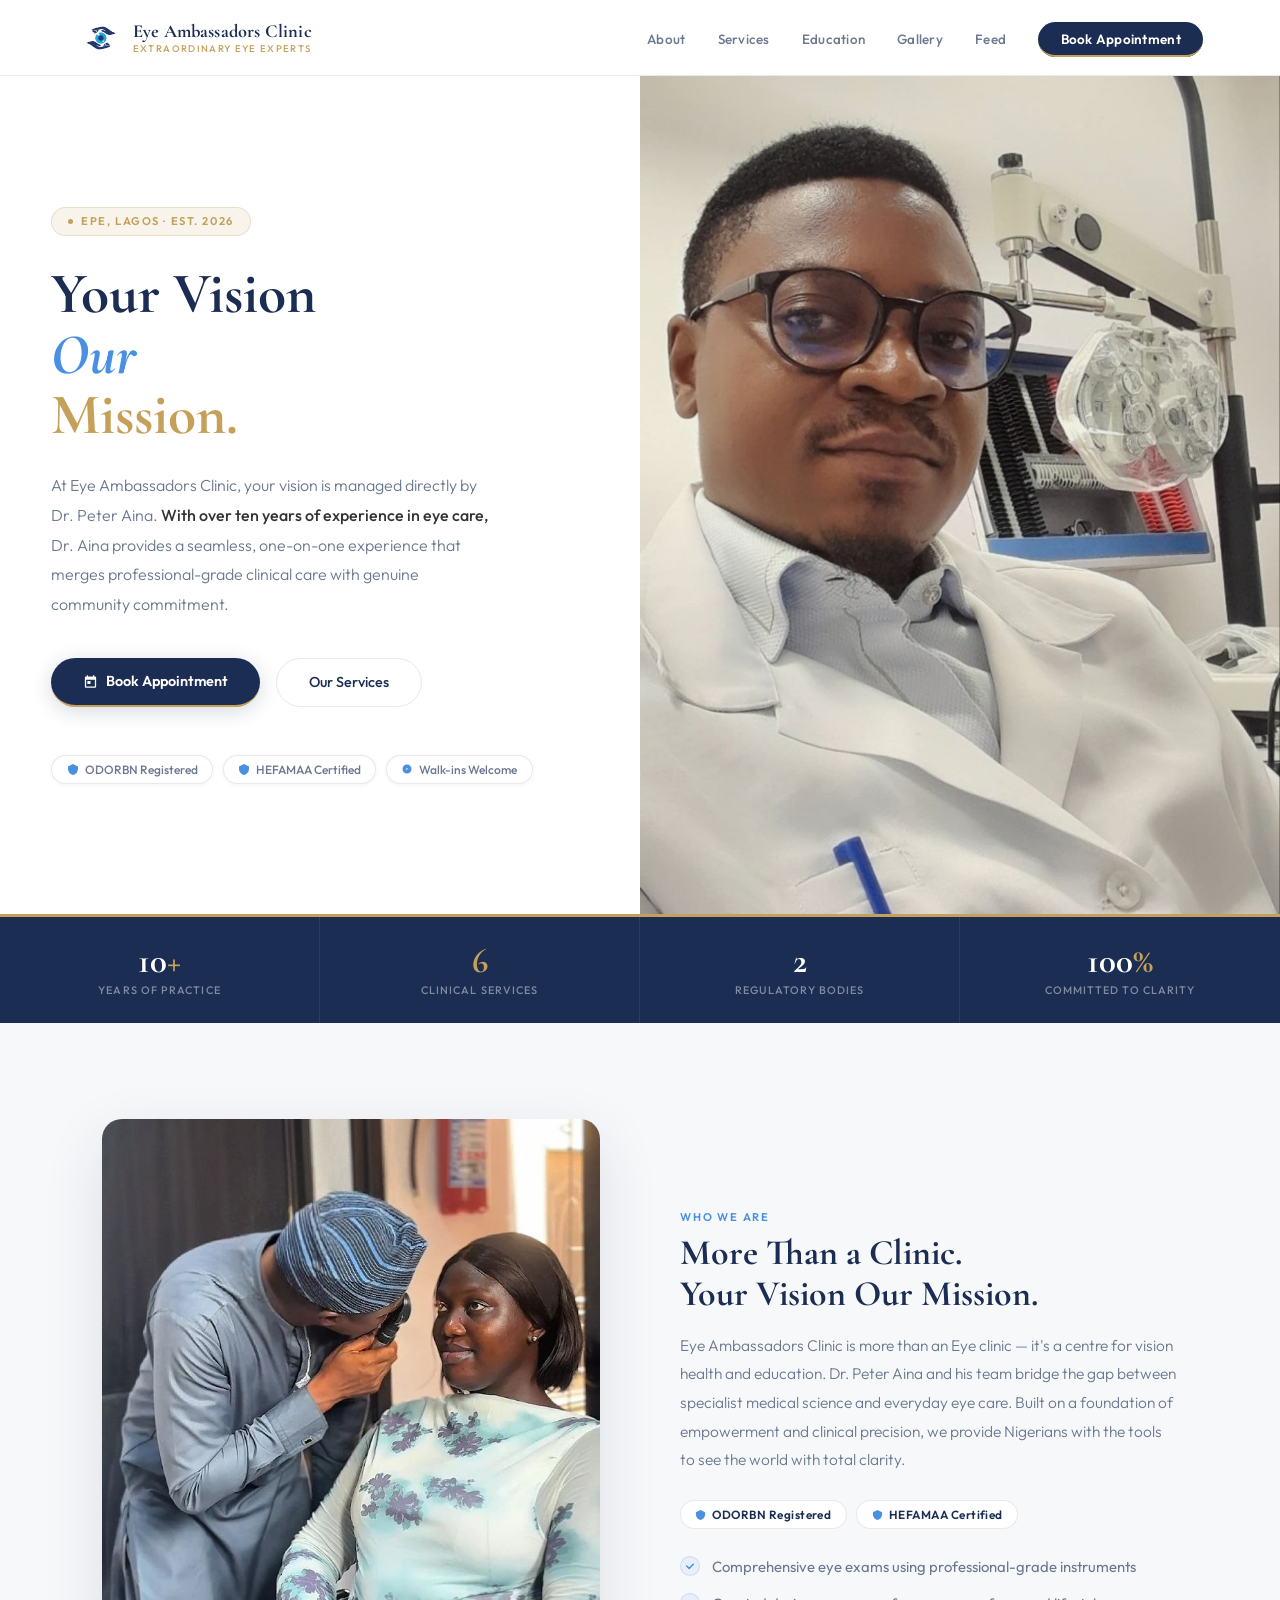
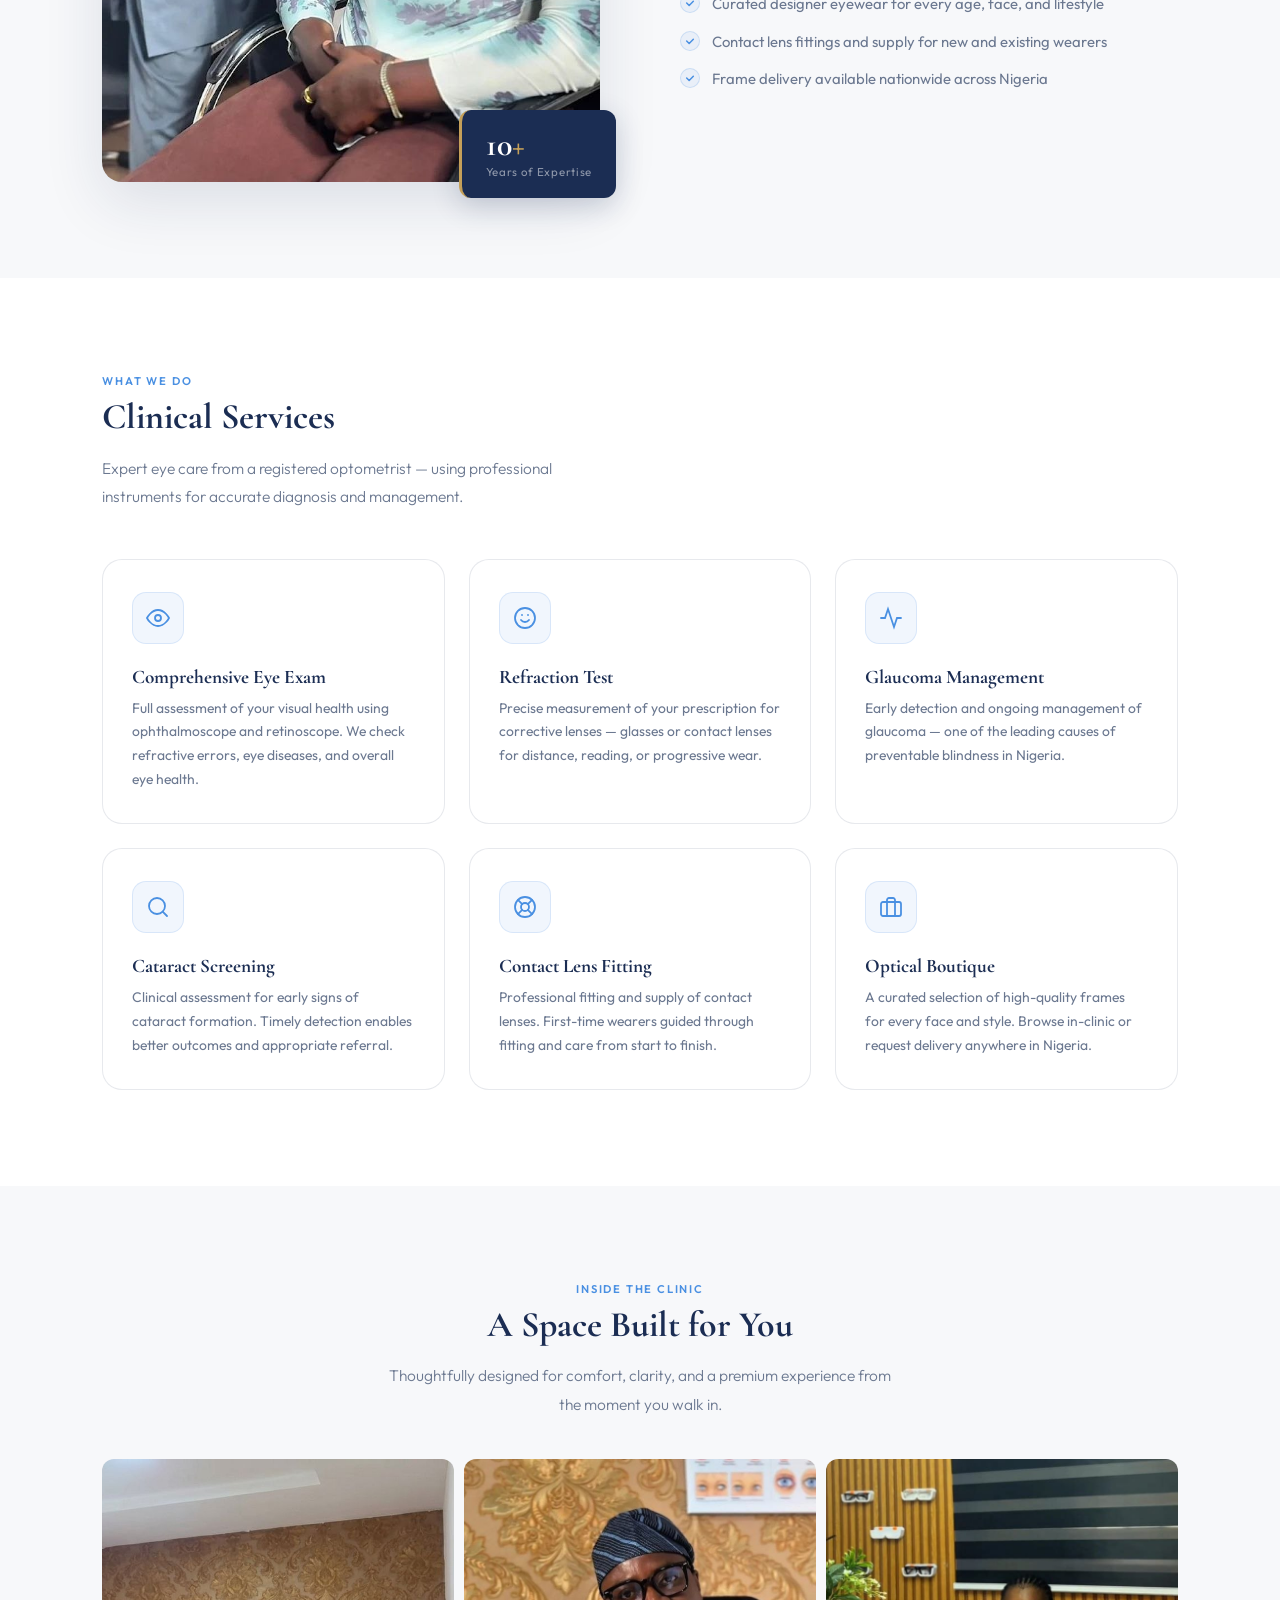
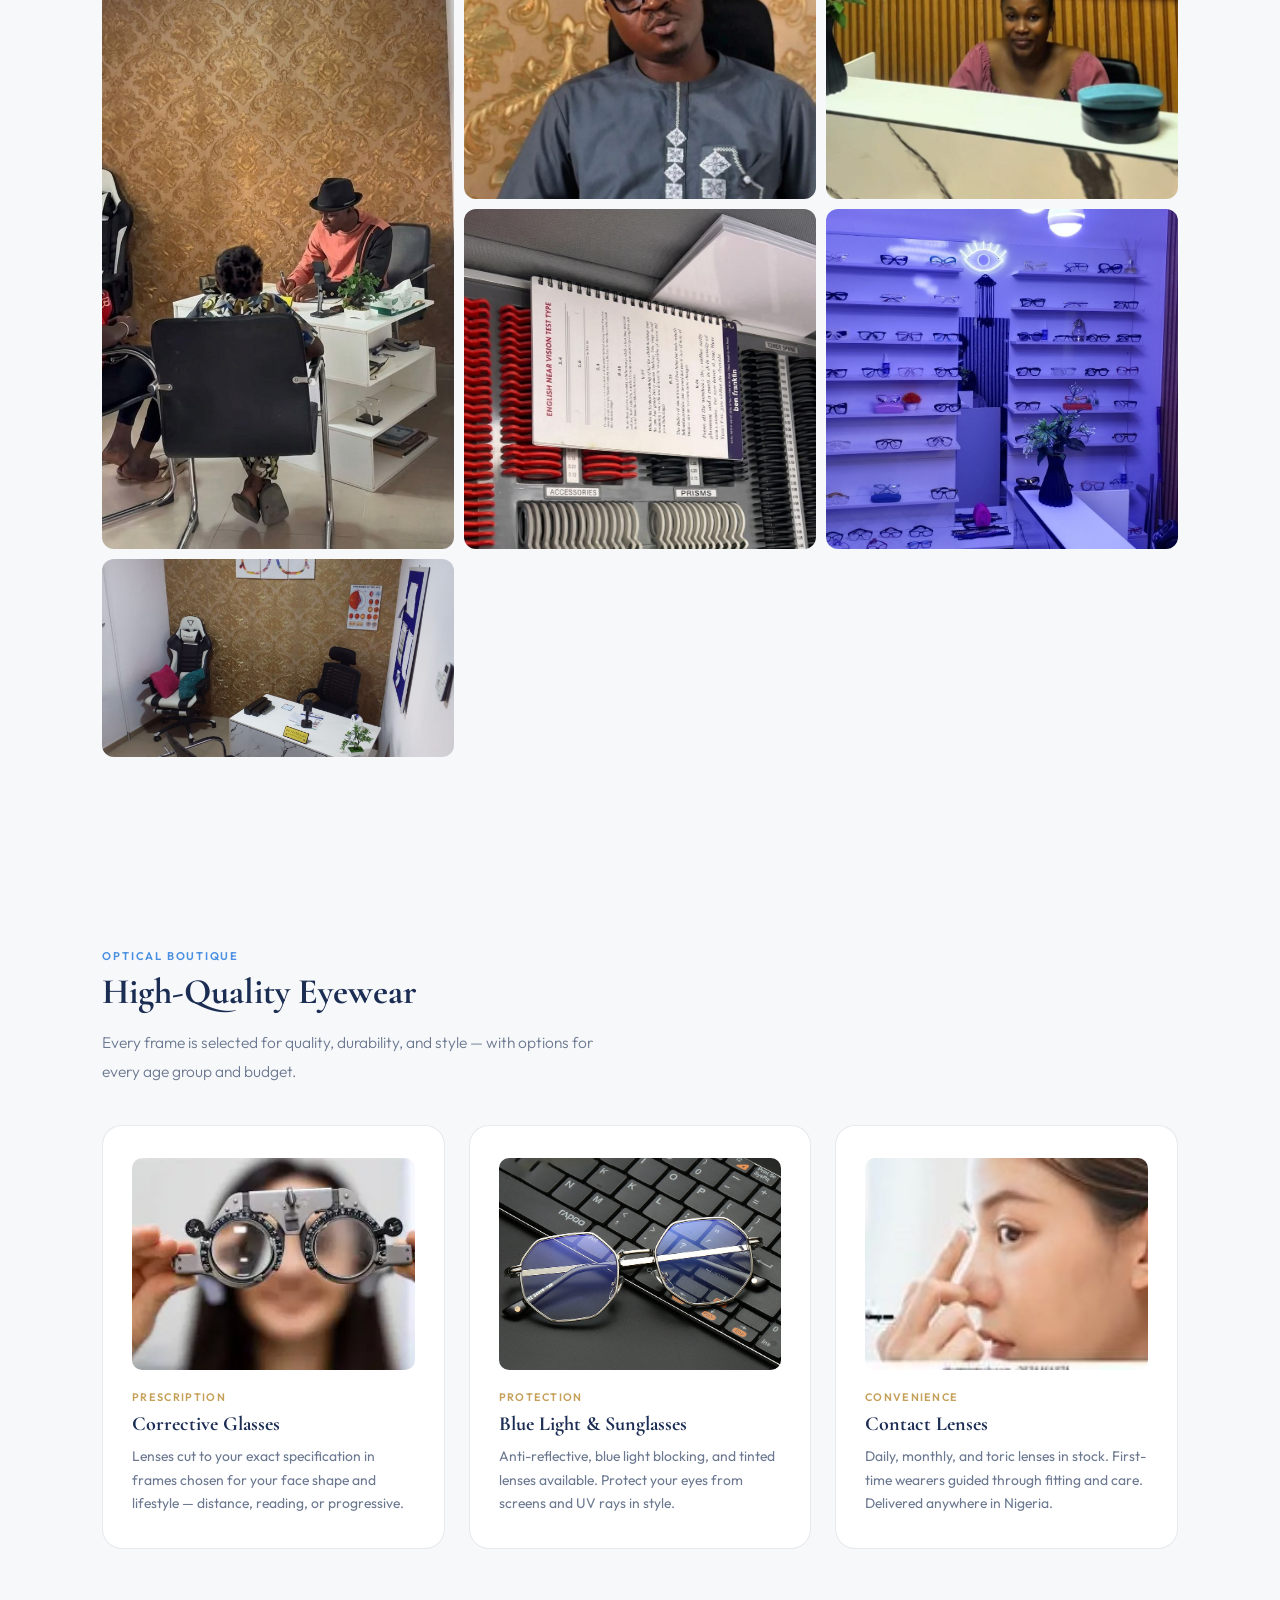
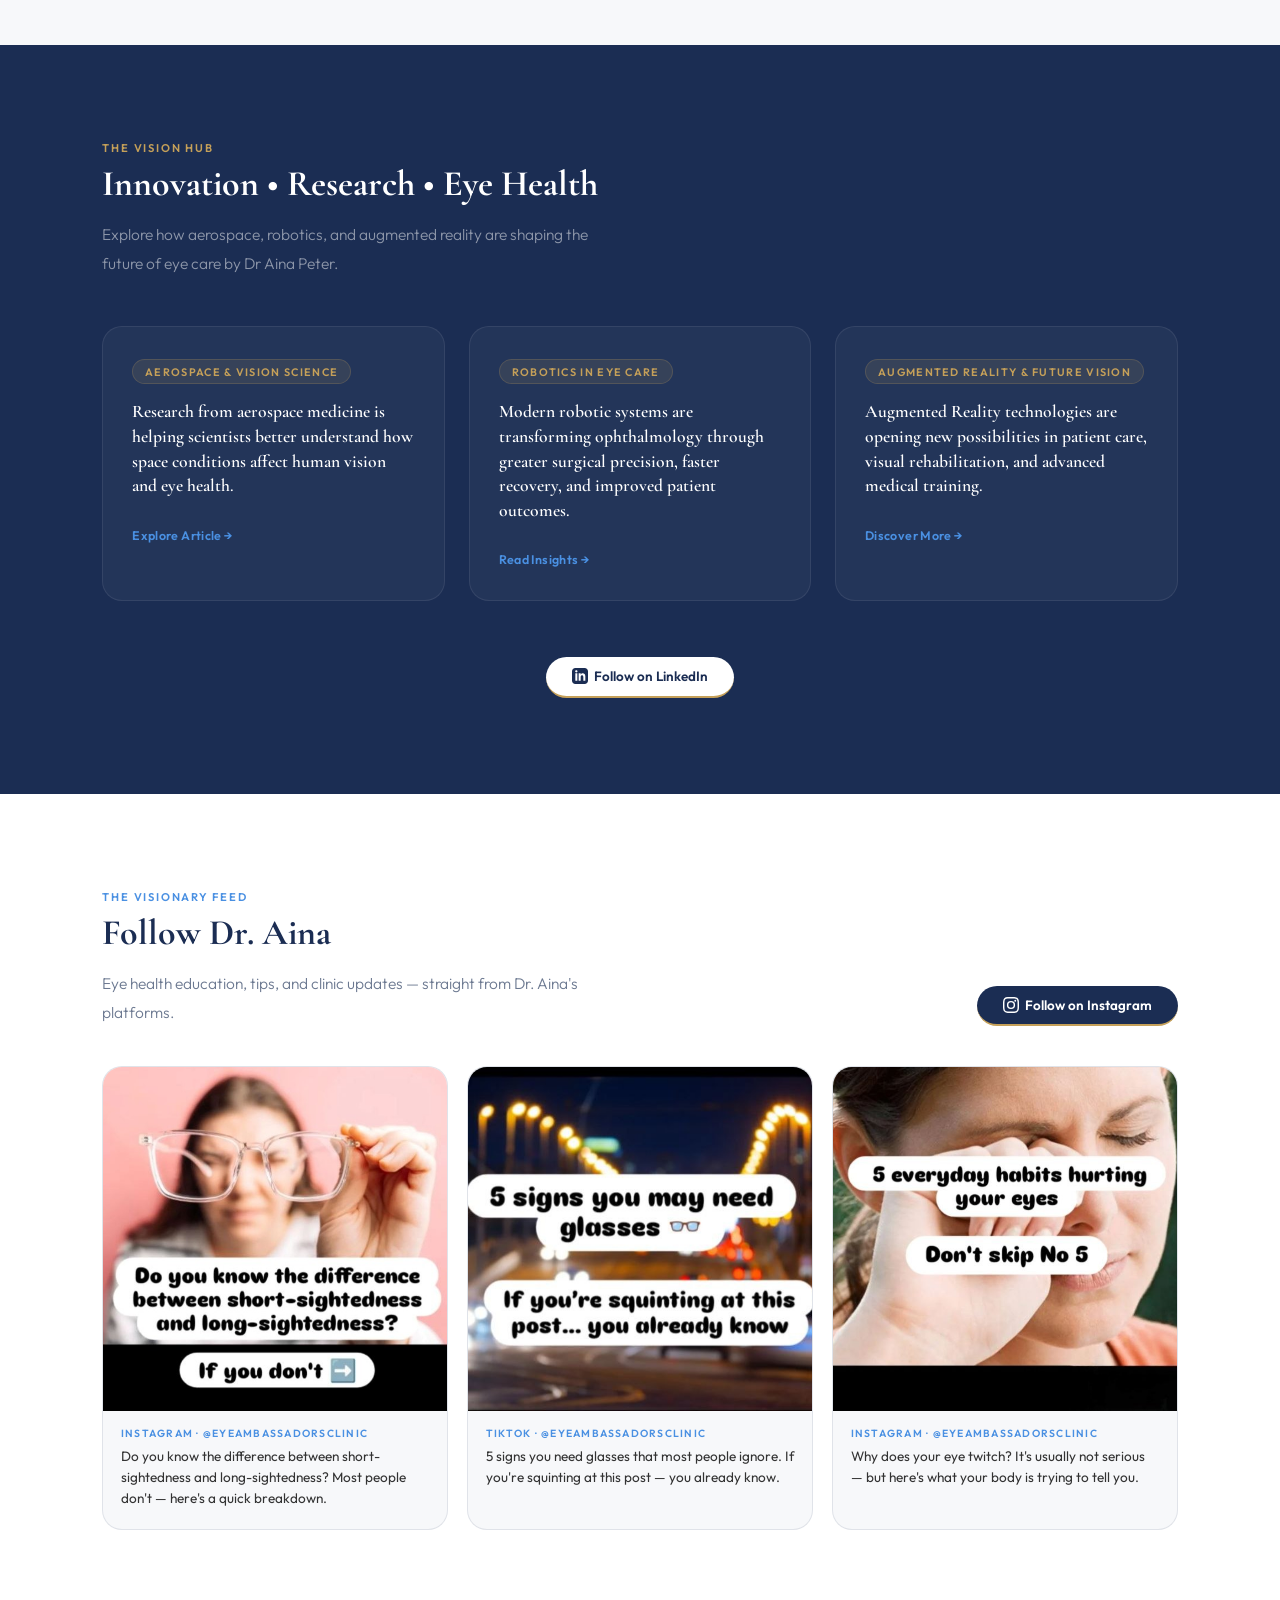
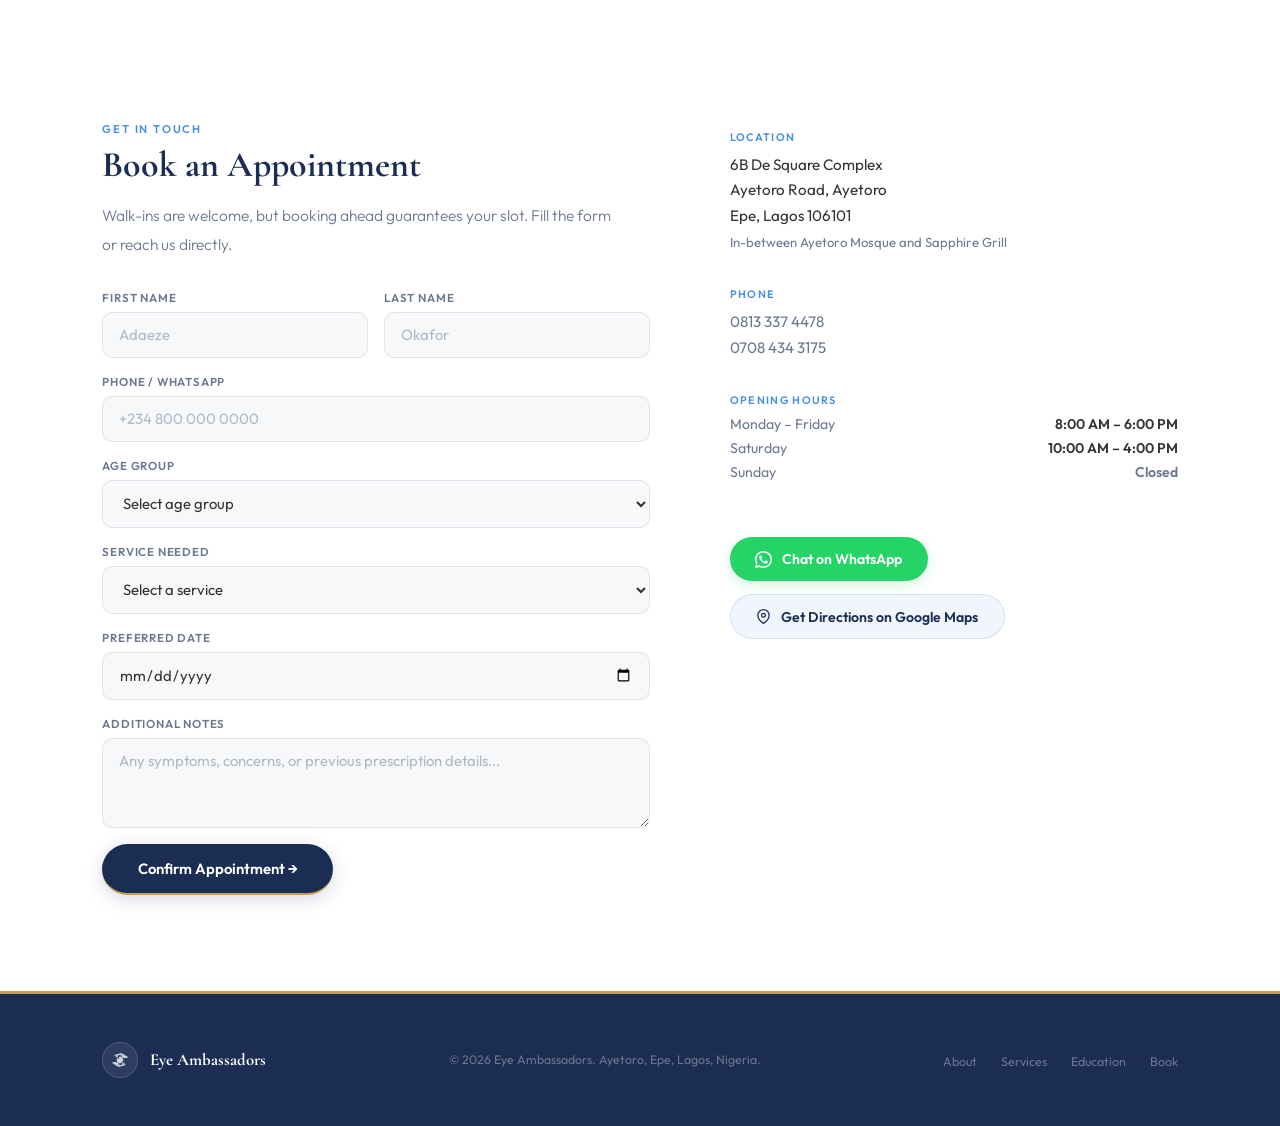
==== commit 80917aa8: "update" ====
--- a/index.html
+++ b/index.html
@@ -962,6 +962,26 @@
       background: var(--navy-light);
     }
 
+    .linkedin-follow {
+      display: inline-flex;
+      align-items: center;
+      gap: 6px;
+      background: var(--white);
+      color: var(--navy);
+      padding: 0.7rem 1.6rem;
+      border-radius: 30px;
+      font-size: 0.84rem;
+      font-weight: 600;
+      text-decoration: none;
+      transition: background 0.2s, transform 0.2s;
+      border-bottom: 2px solid var(--gold);
+    }
+
+    .linkedin-follow:hover {
+      background: var(--off-white);
+      transform: translateY(-1.2px);
+    }
+
     /* ─── EYEWEAR ─── */
     #eyewear {
       background: var(--off-white);
@@ -1571,7 +1591,7 @@
       </h1>
       <p class="hero-sub">
         At Eye Ambassadors Clinic, your vision is managed directly by Dr. Peter Aina.
-        <strong>With over ten years of experience in diagnostic and corrective optometry,</strong>
+        <strong>With over ten years of experience in eye care,</strong>
         Dr. Aina provides a seamless, one-on-one experience that merges professional-grade
         clinical care with genuine community commitment.
       </p>
@@ -1867,6 +1887,14 @@
         <a href="https://www.linkedin.com/posts/drpeteraina_ar-eyetech-ar-activity-6644519860527218689-Fuzg?utm_source=social_share_video_v2&utm_medium=android_app&rcm=ACoAACNrInAB9nl2Kla8Xdhp9xQ7UHCtOxs7JNg&utm_campaign=whatsapp"
           target="_blank" class="know-cta">Discover More →</a>
       </div>
+    </div>
+    <div style="text-align: center; margin-top: 3.5rem;" class="fade-up">
+      <a href="https://www.linkedin.com/in/drpeteraina/" target="_blank" rel="noopener" class="linkedin-follow">
+        <svg width="16" height="16" viewBox="0 0 24 24" fill="currentColor">
+          <path d="M19 0h-14c-2.761 0-5 2.239-5 5v14c0 2.761 2.239 5 5 5h14c2.762 0 5-2.239 5-5v-14c0-2.761-2.238-5-5-5zm-11 19h-3v-11h3v11zm-1.5-12.268c-.966 0-1.75-.779-1.75-1.75s.784-1.75 1.75-1.75 1.75.779 1.75 1.75-.784 1.75-1.75 1.75zm13.5 12.268h-3v-5.604c0-3.368-4-3.113-4 0v5.604h-3v-11h3v1.765c1.396-2.586 7-2.777 7 2.476v6.759z"/>
+        </svg>
+        Follow on LinkedIn
+      </a>
     </div>
   </section>
 
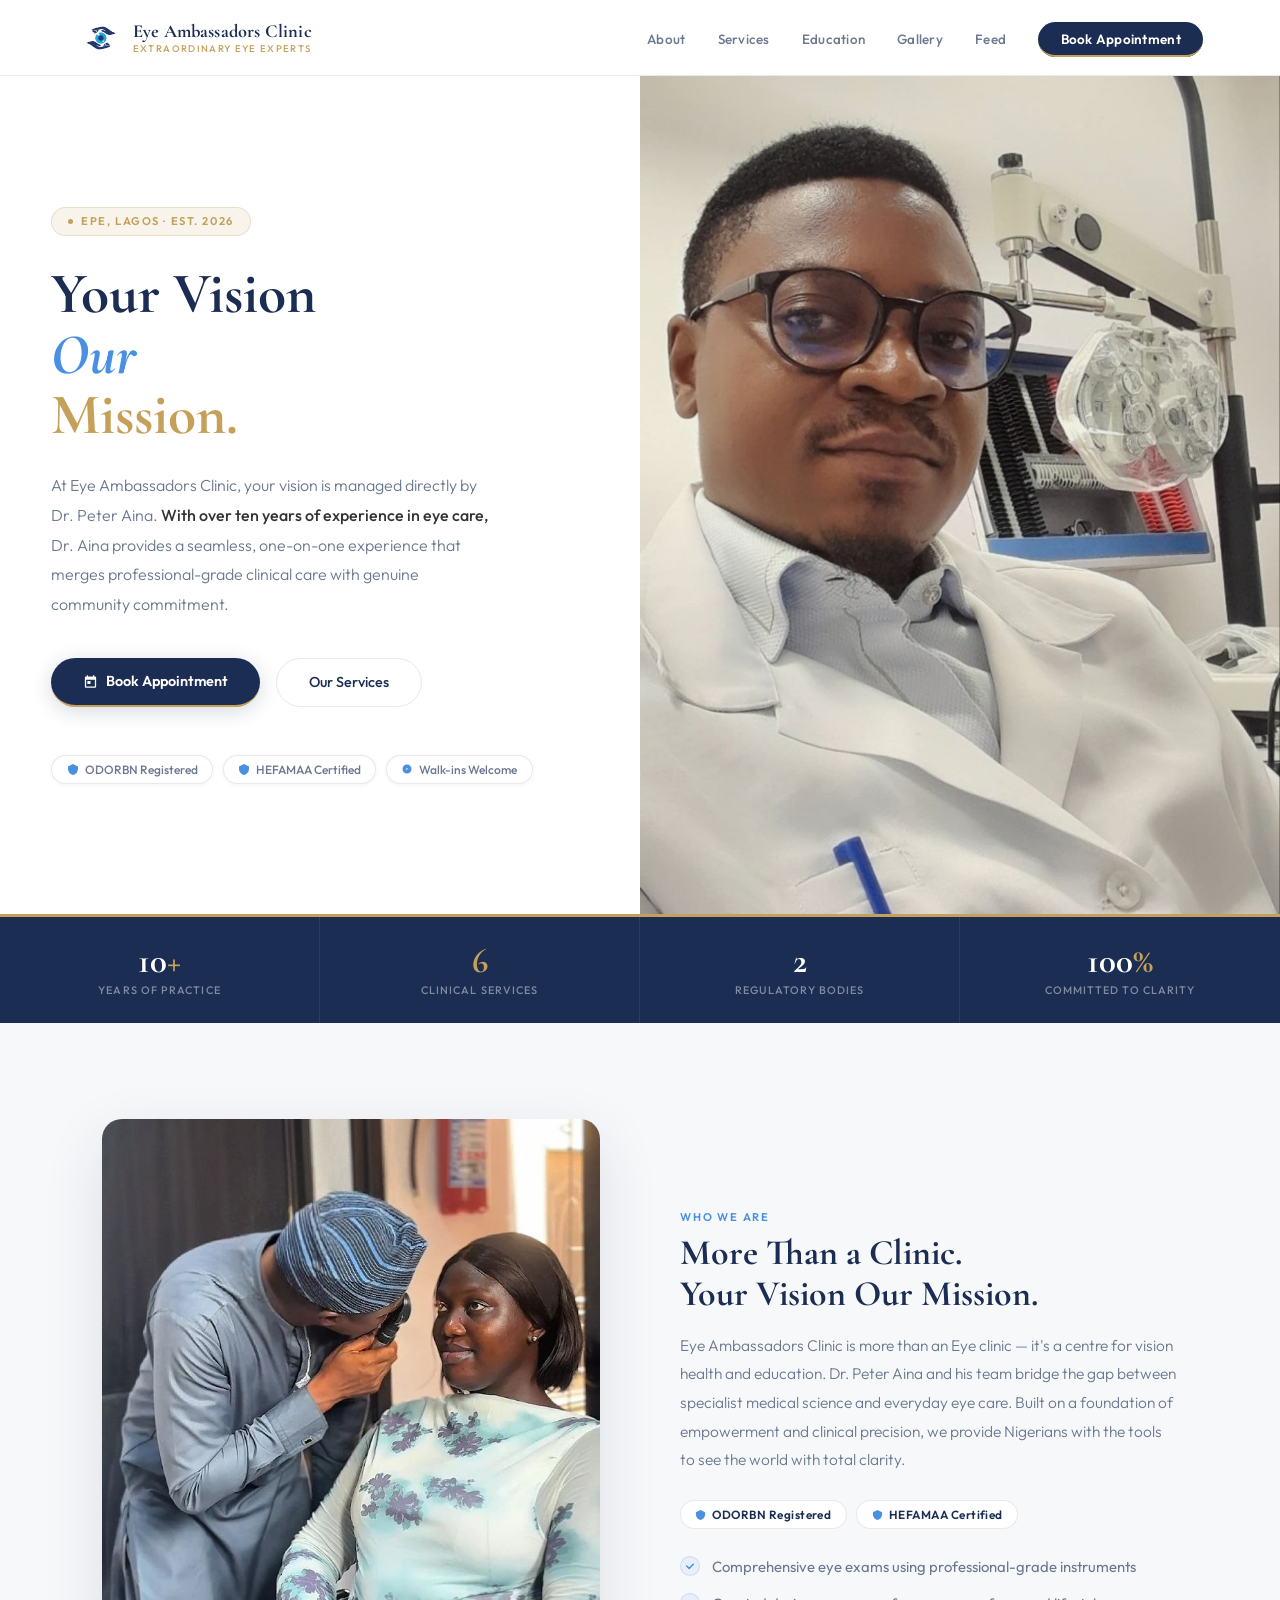
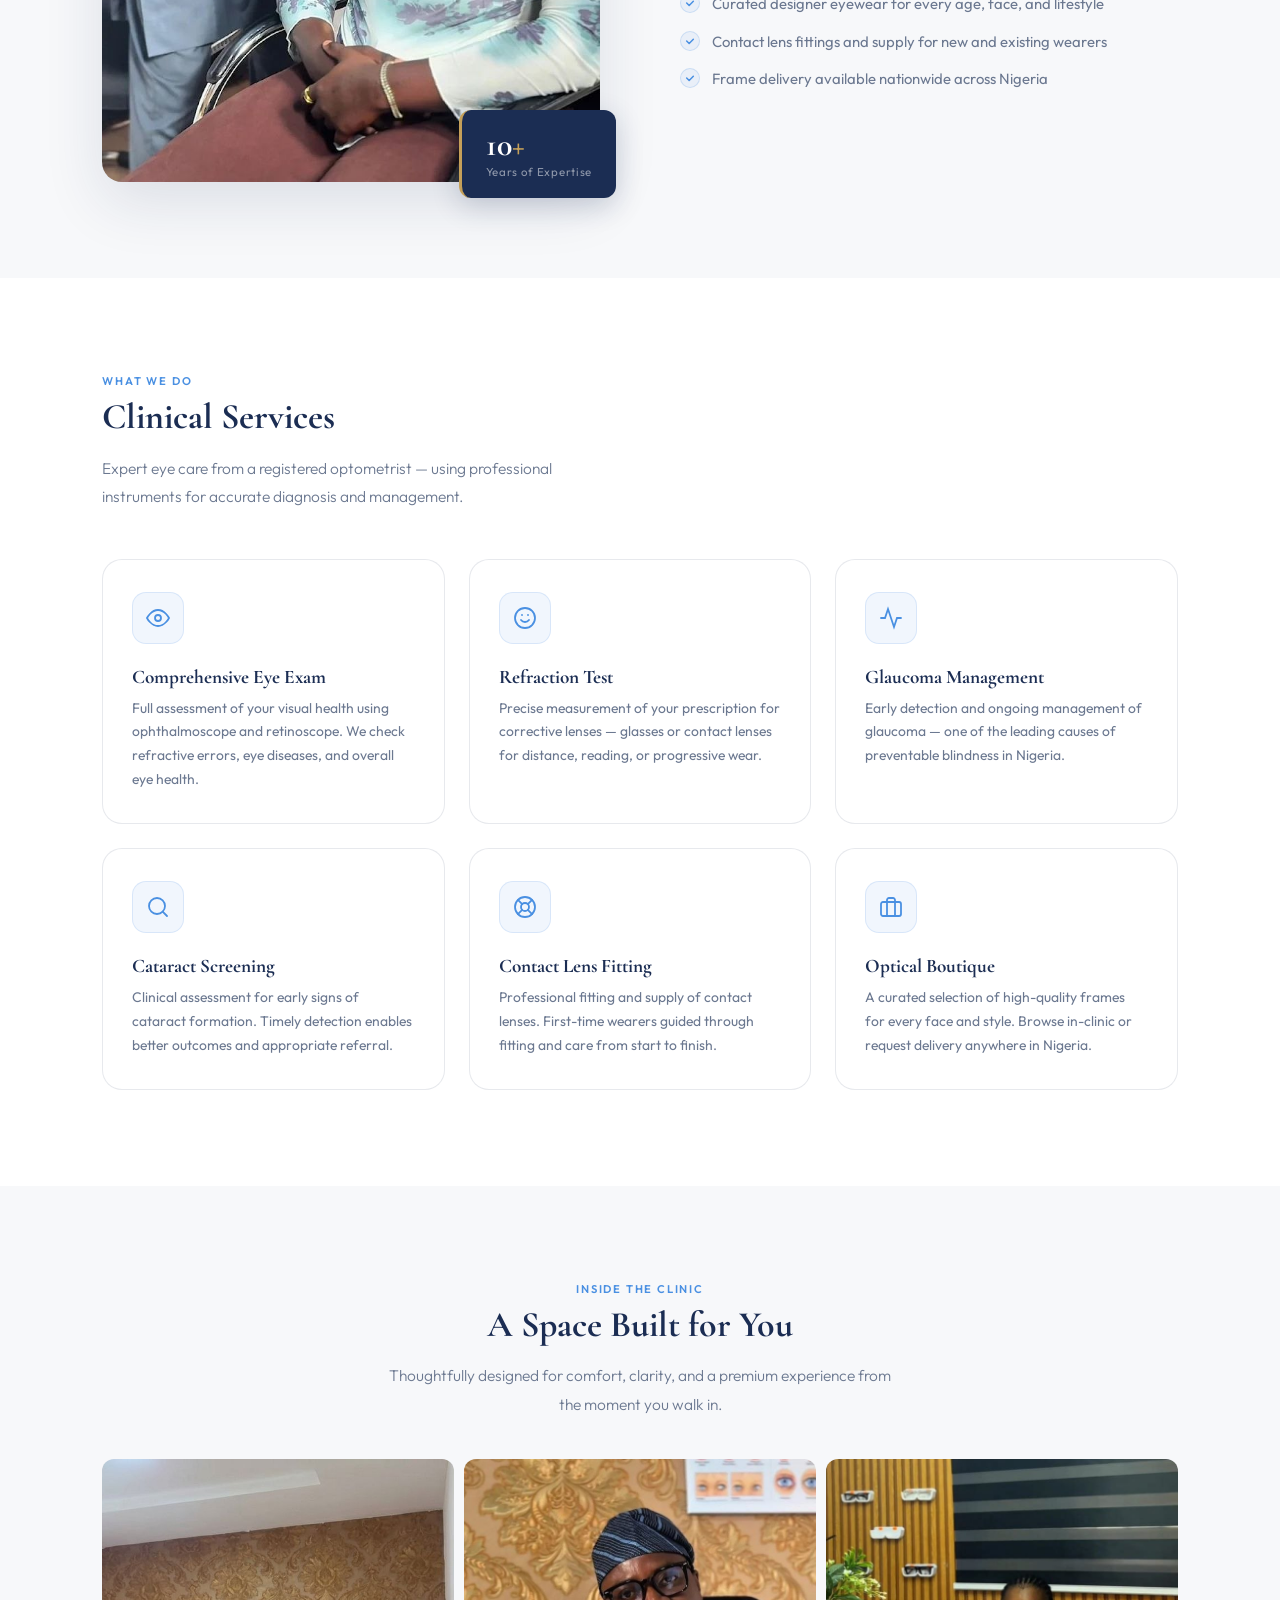
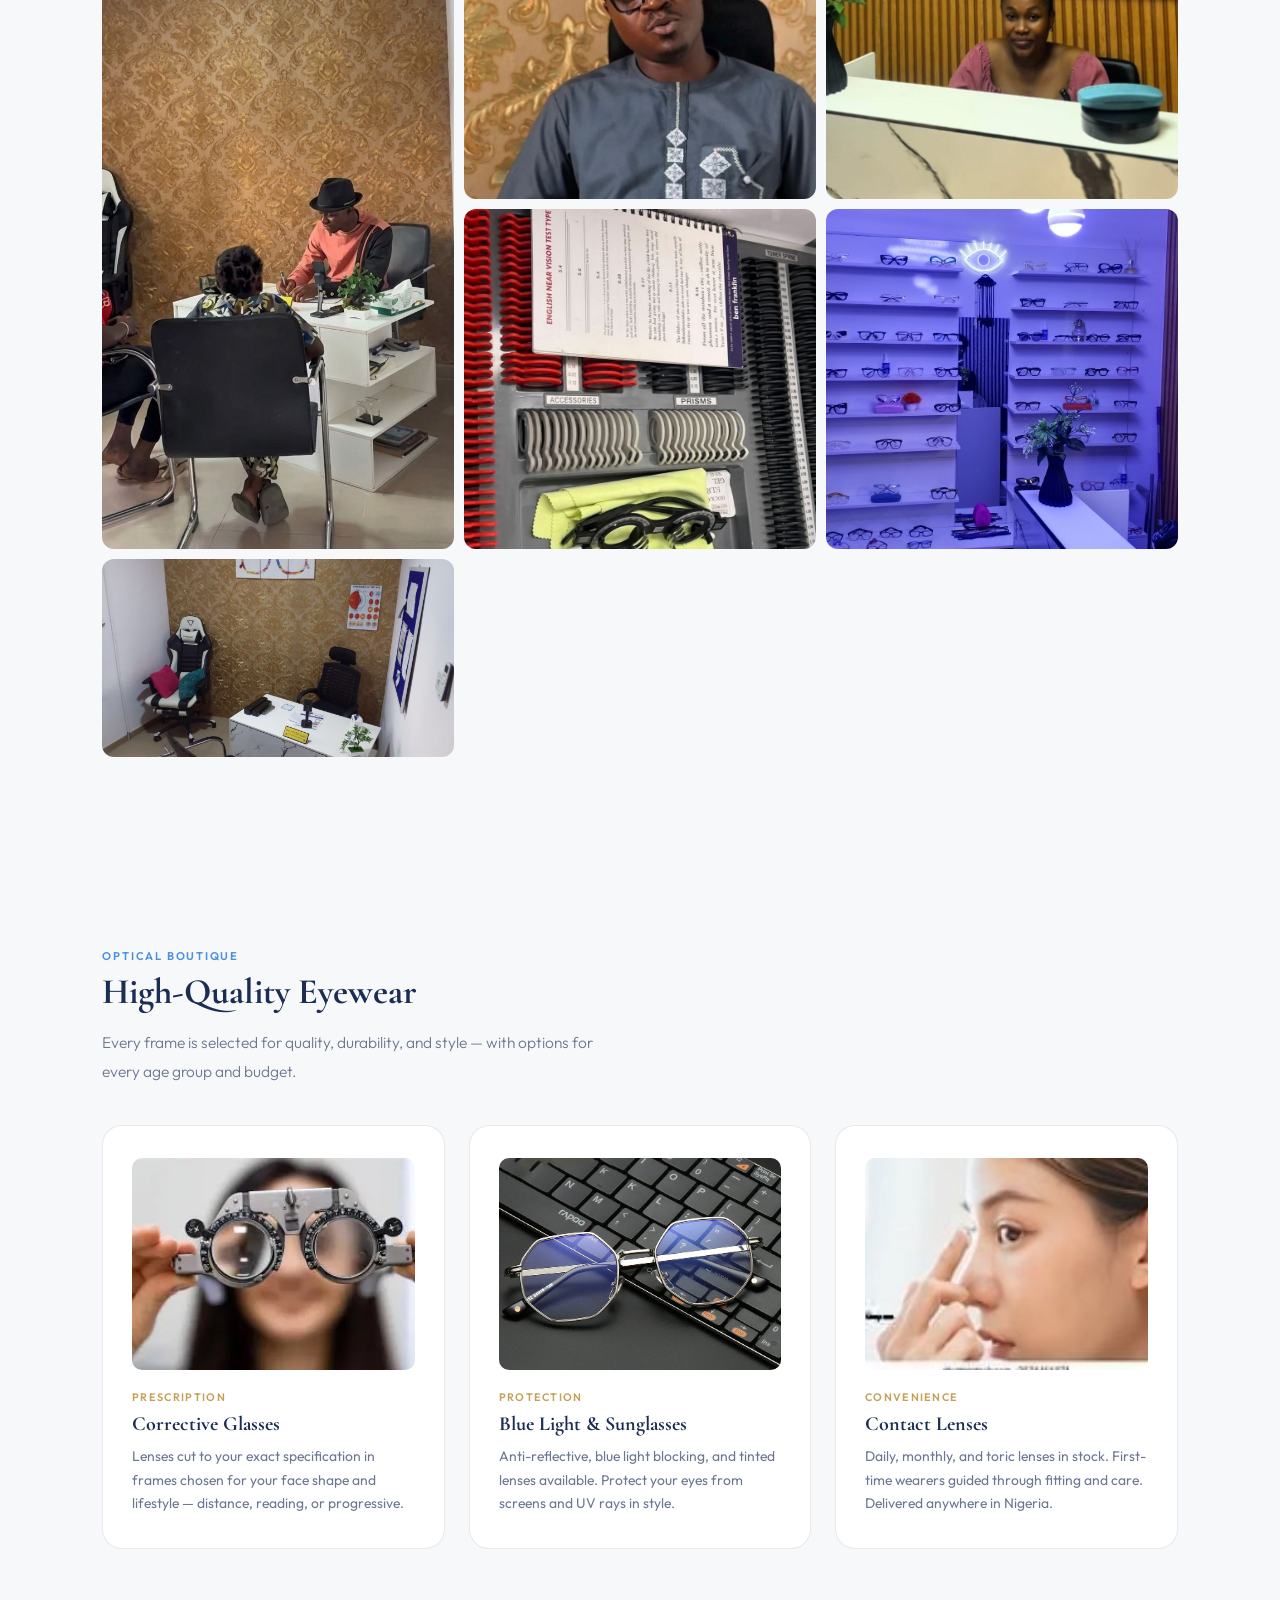
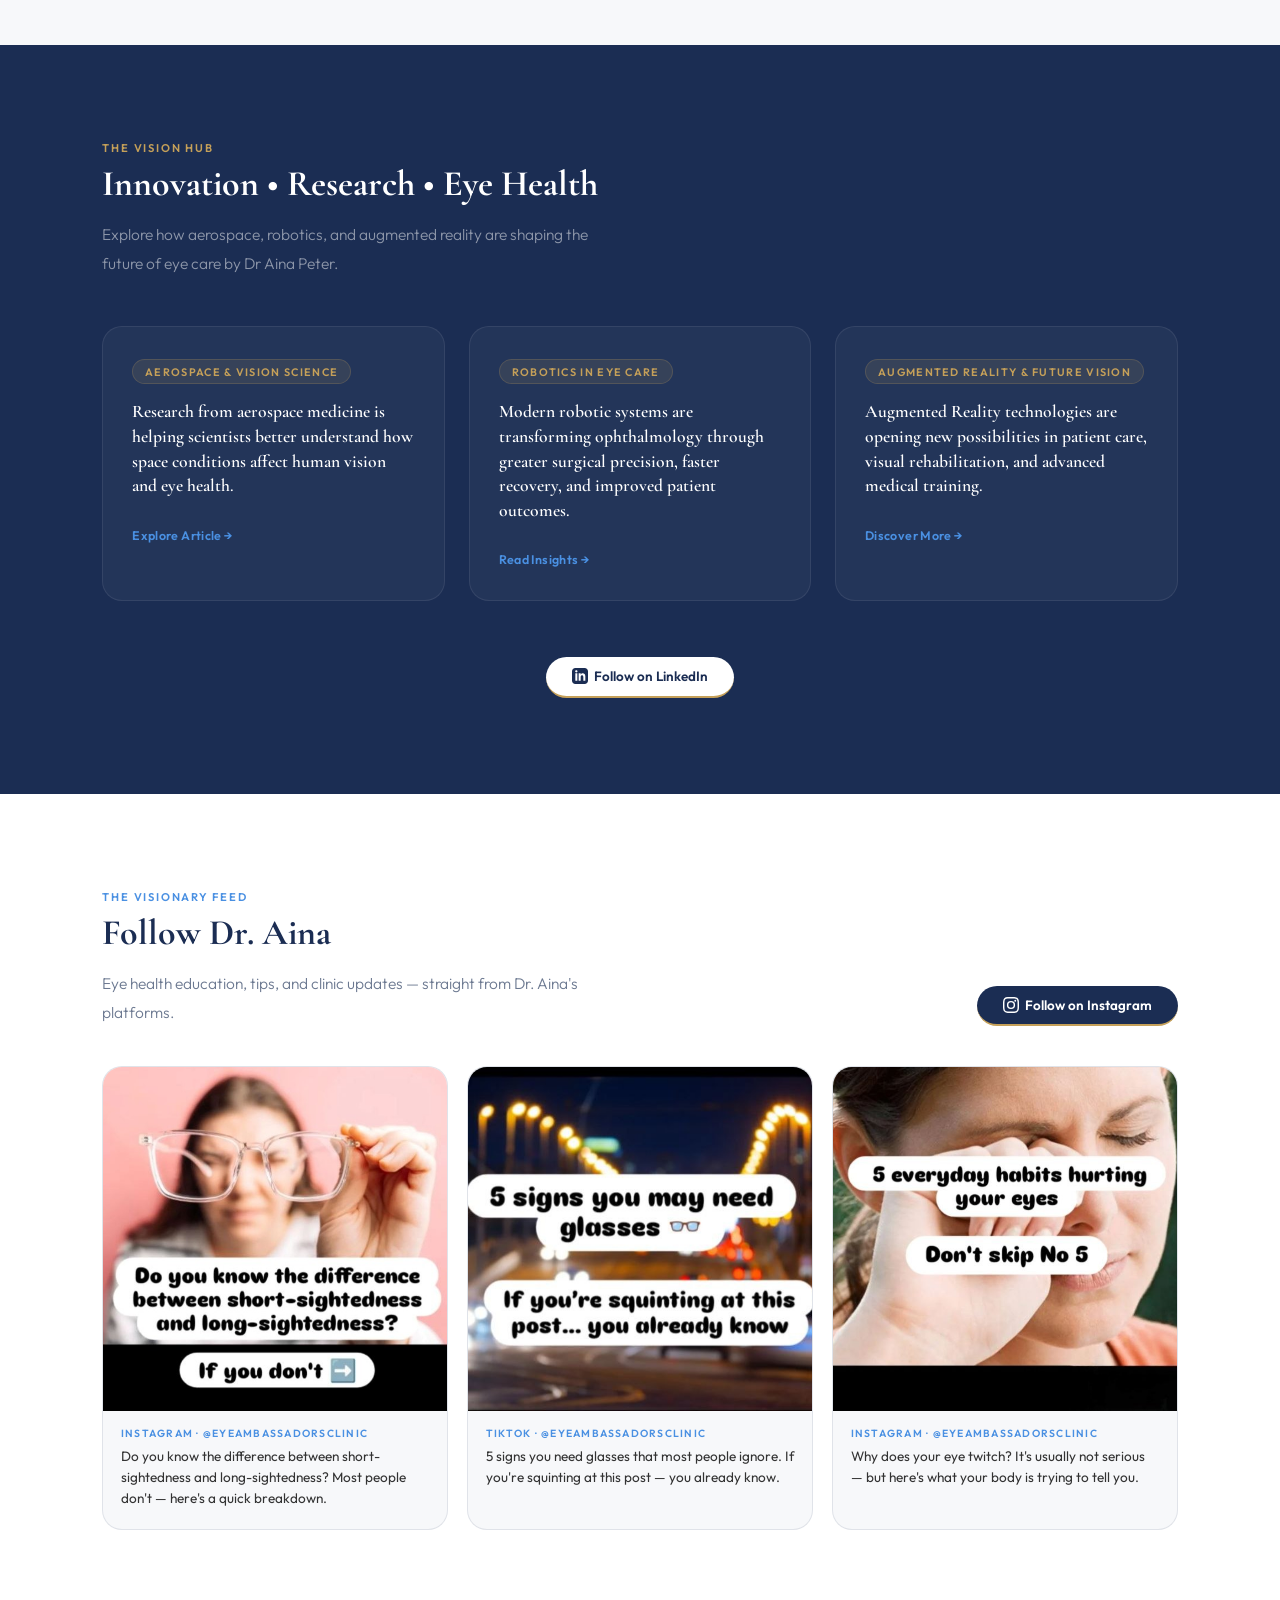
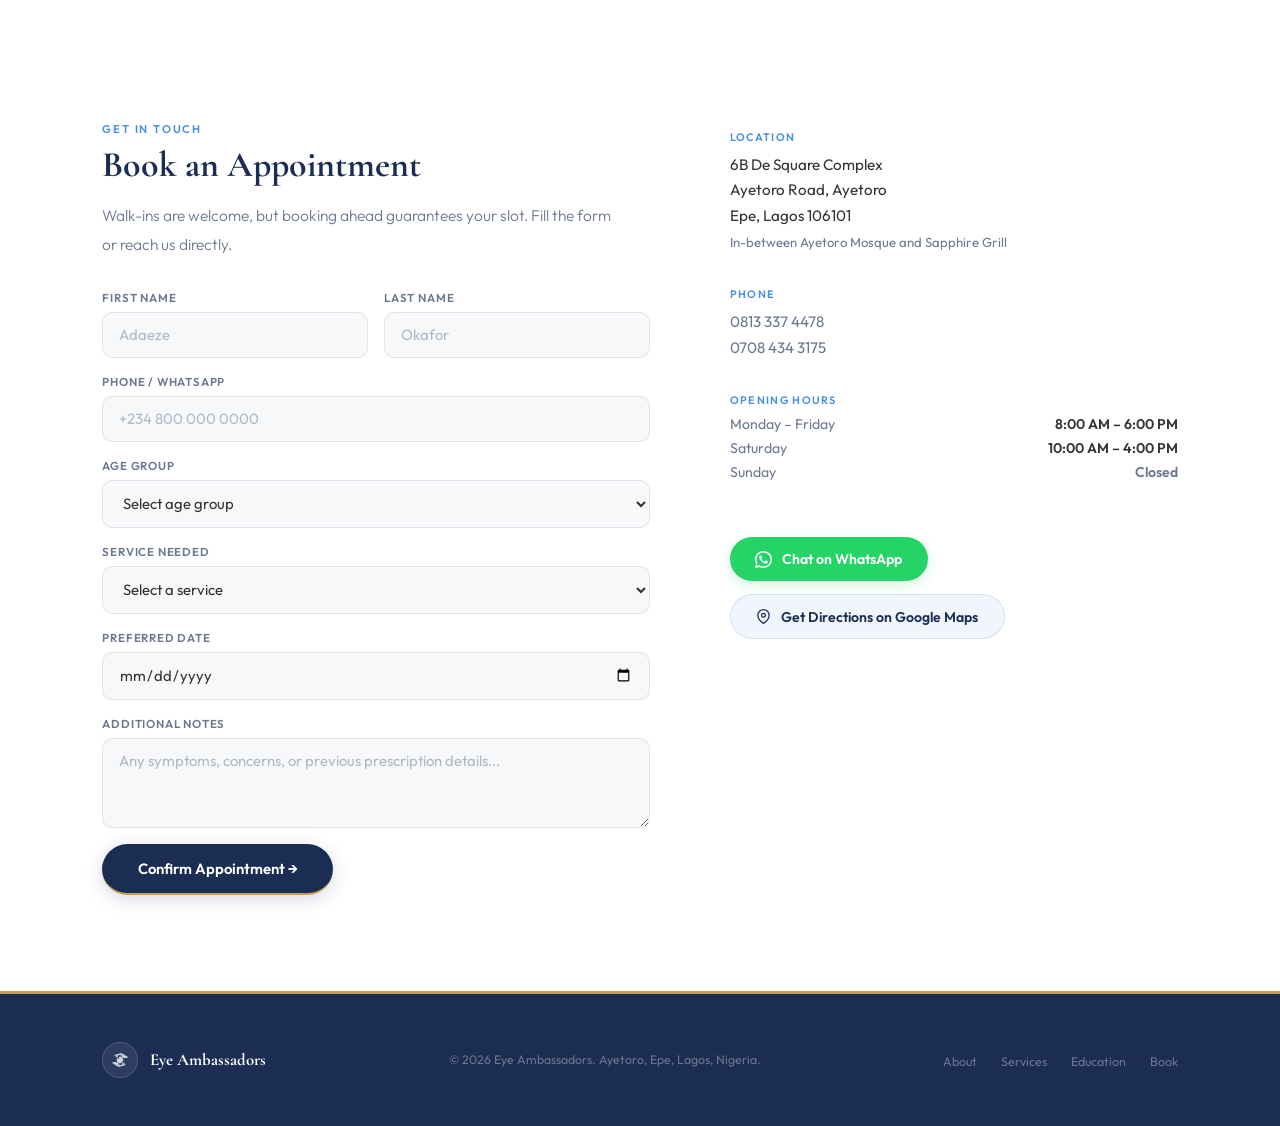
==== commit b1916dc0: "update" ====
--- a/index.html
+++ b/index.html
@@ -742,9 +742,13 @@
       width: 100%;
       height: 100%;
       object-fit: cover;
-      object-position: center top;
       display: block;
       transition: transform 0.5s ease;
+    }
+
+    .gallery-item:nth-child(2) img,
+    .gallery-item:nth-child(3) img {
+      object-position: center top;
     }
 
     .gallery-item:hover img {
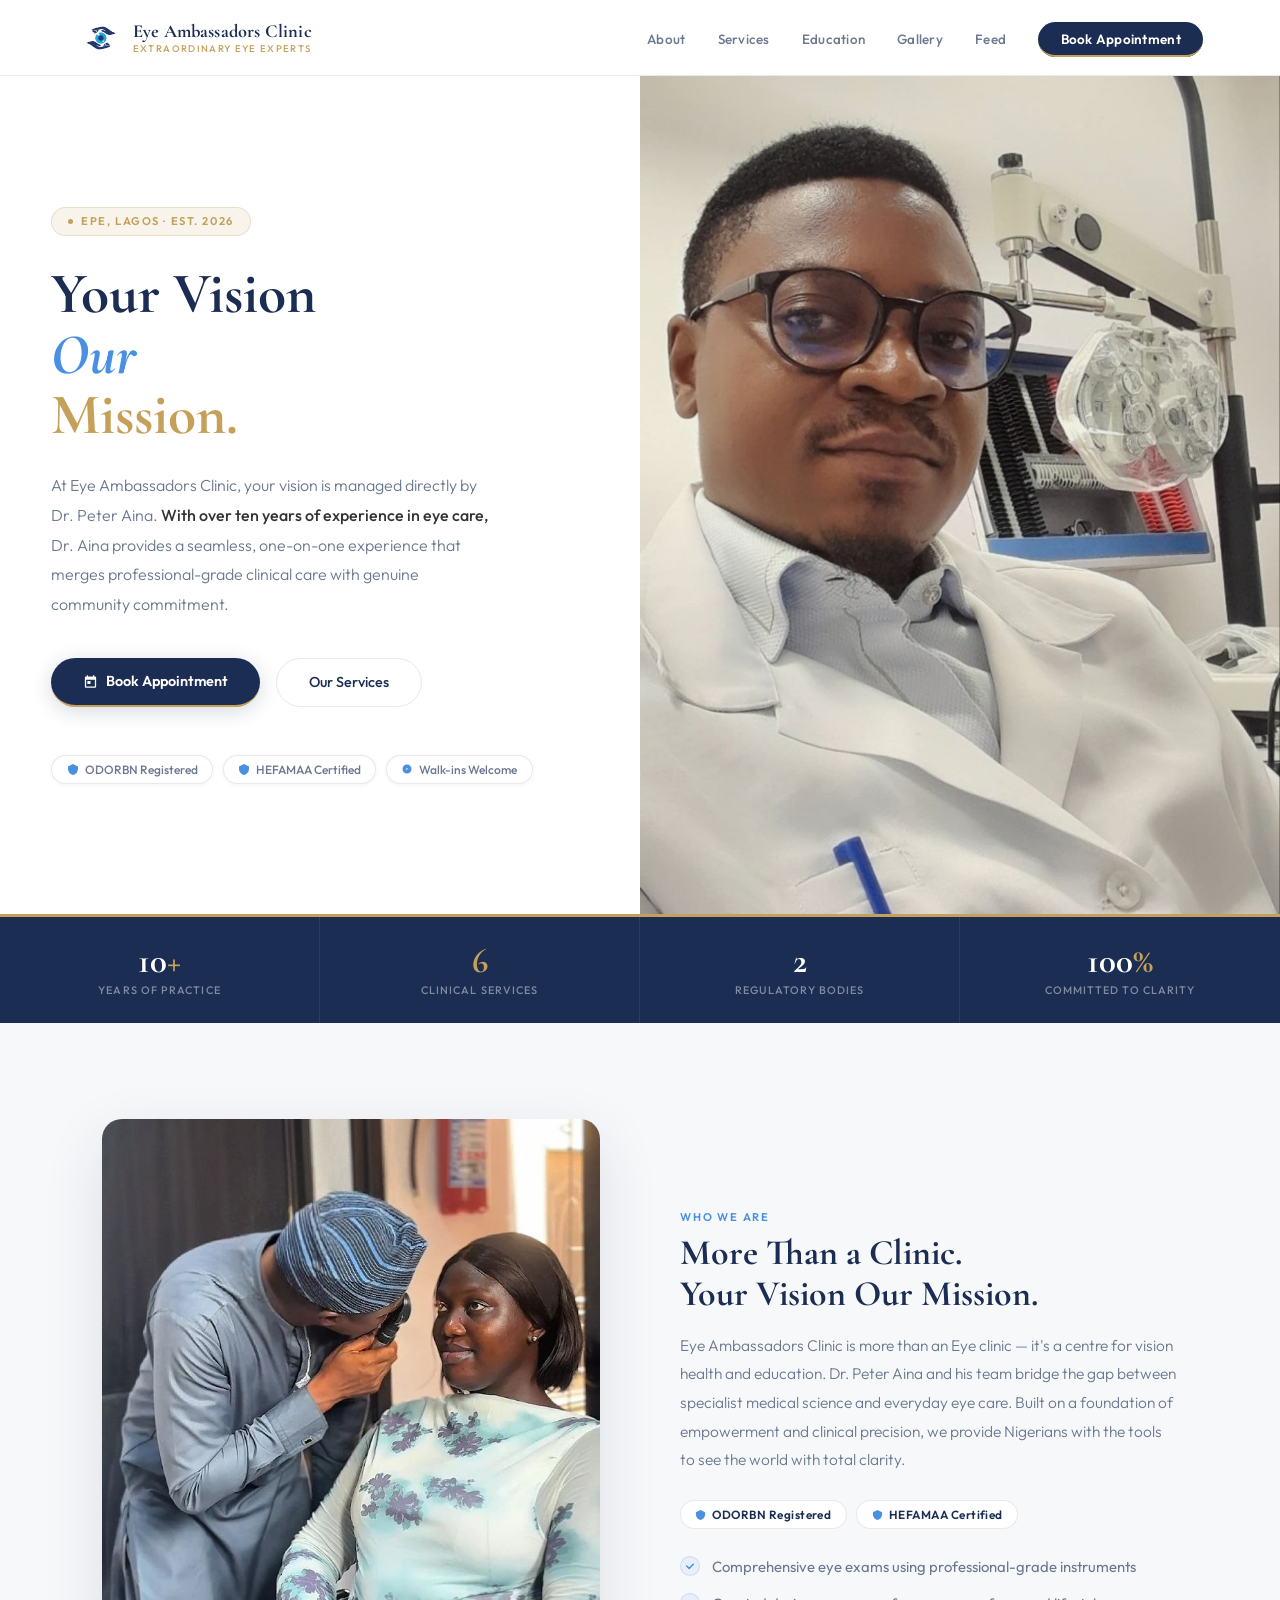
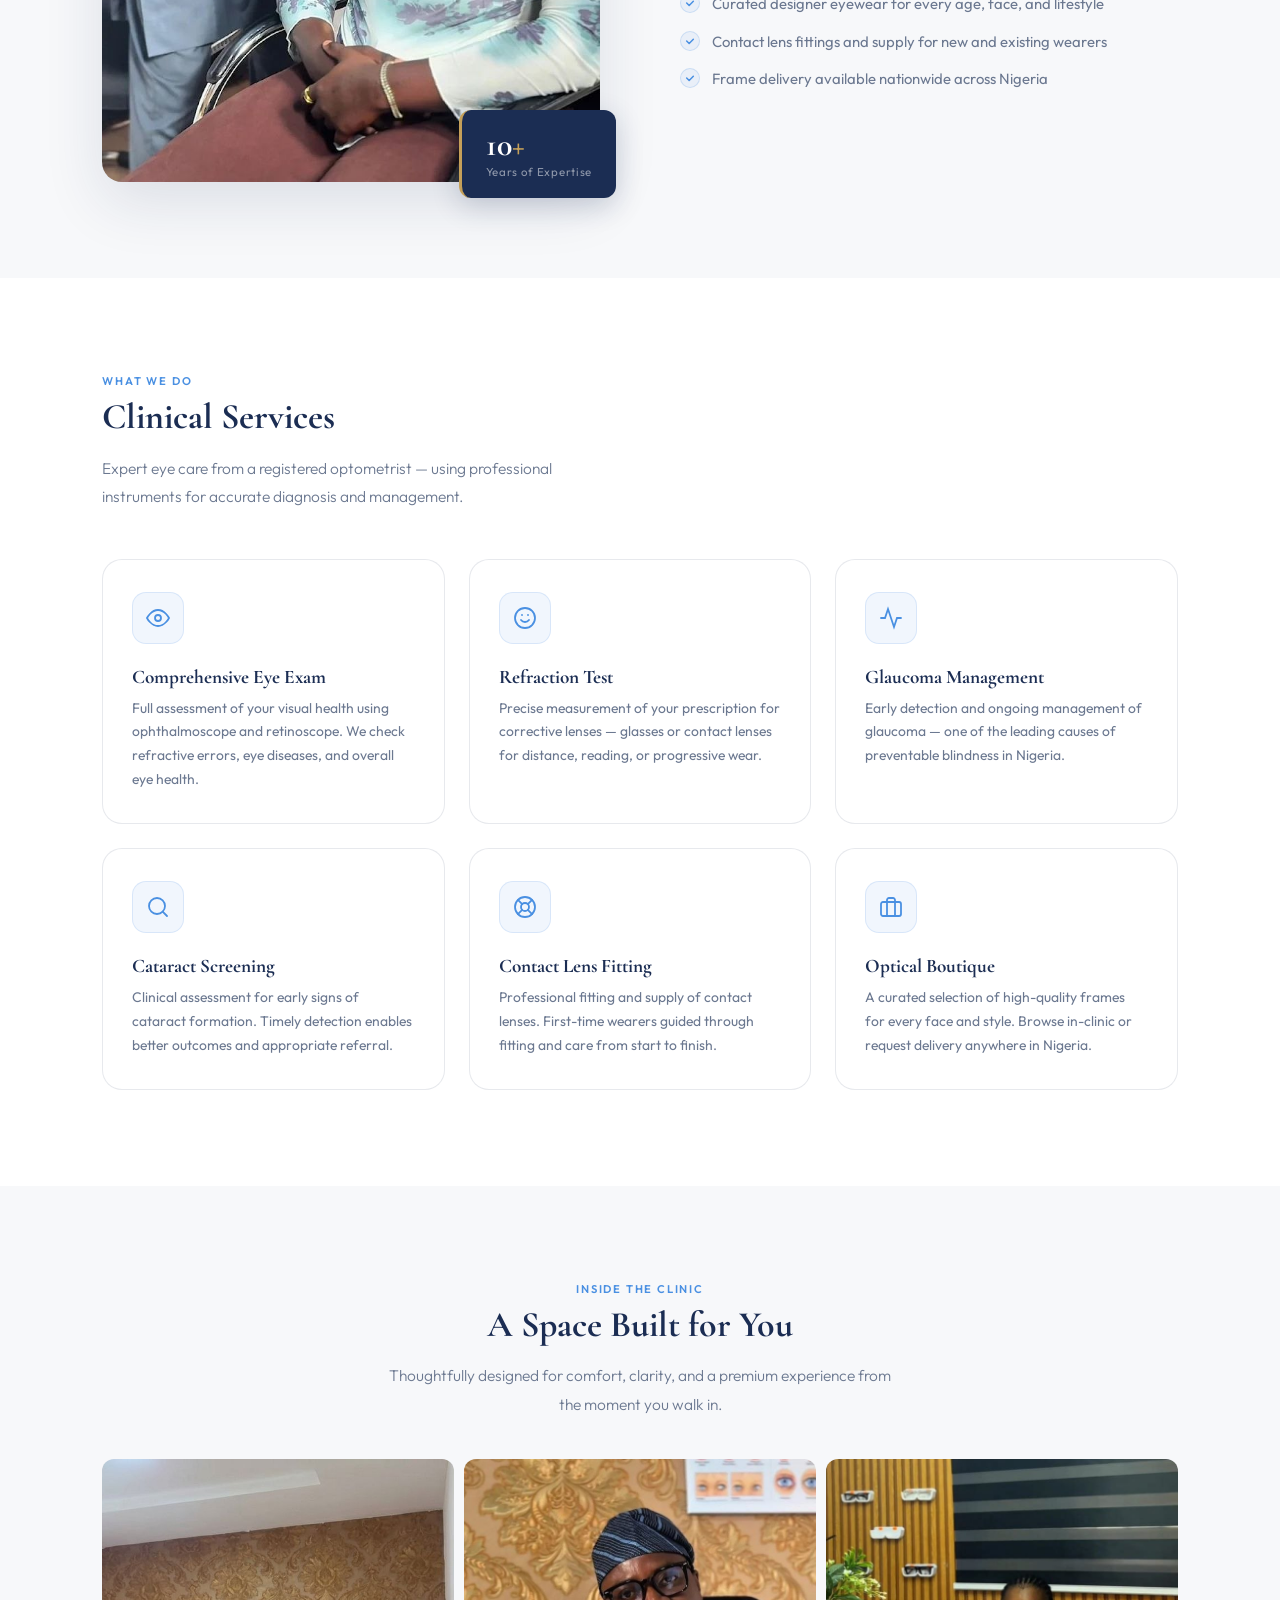
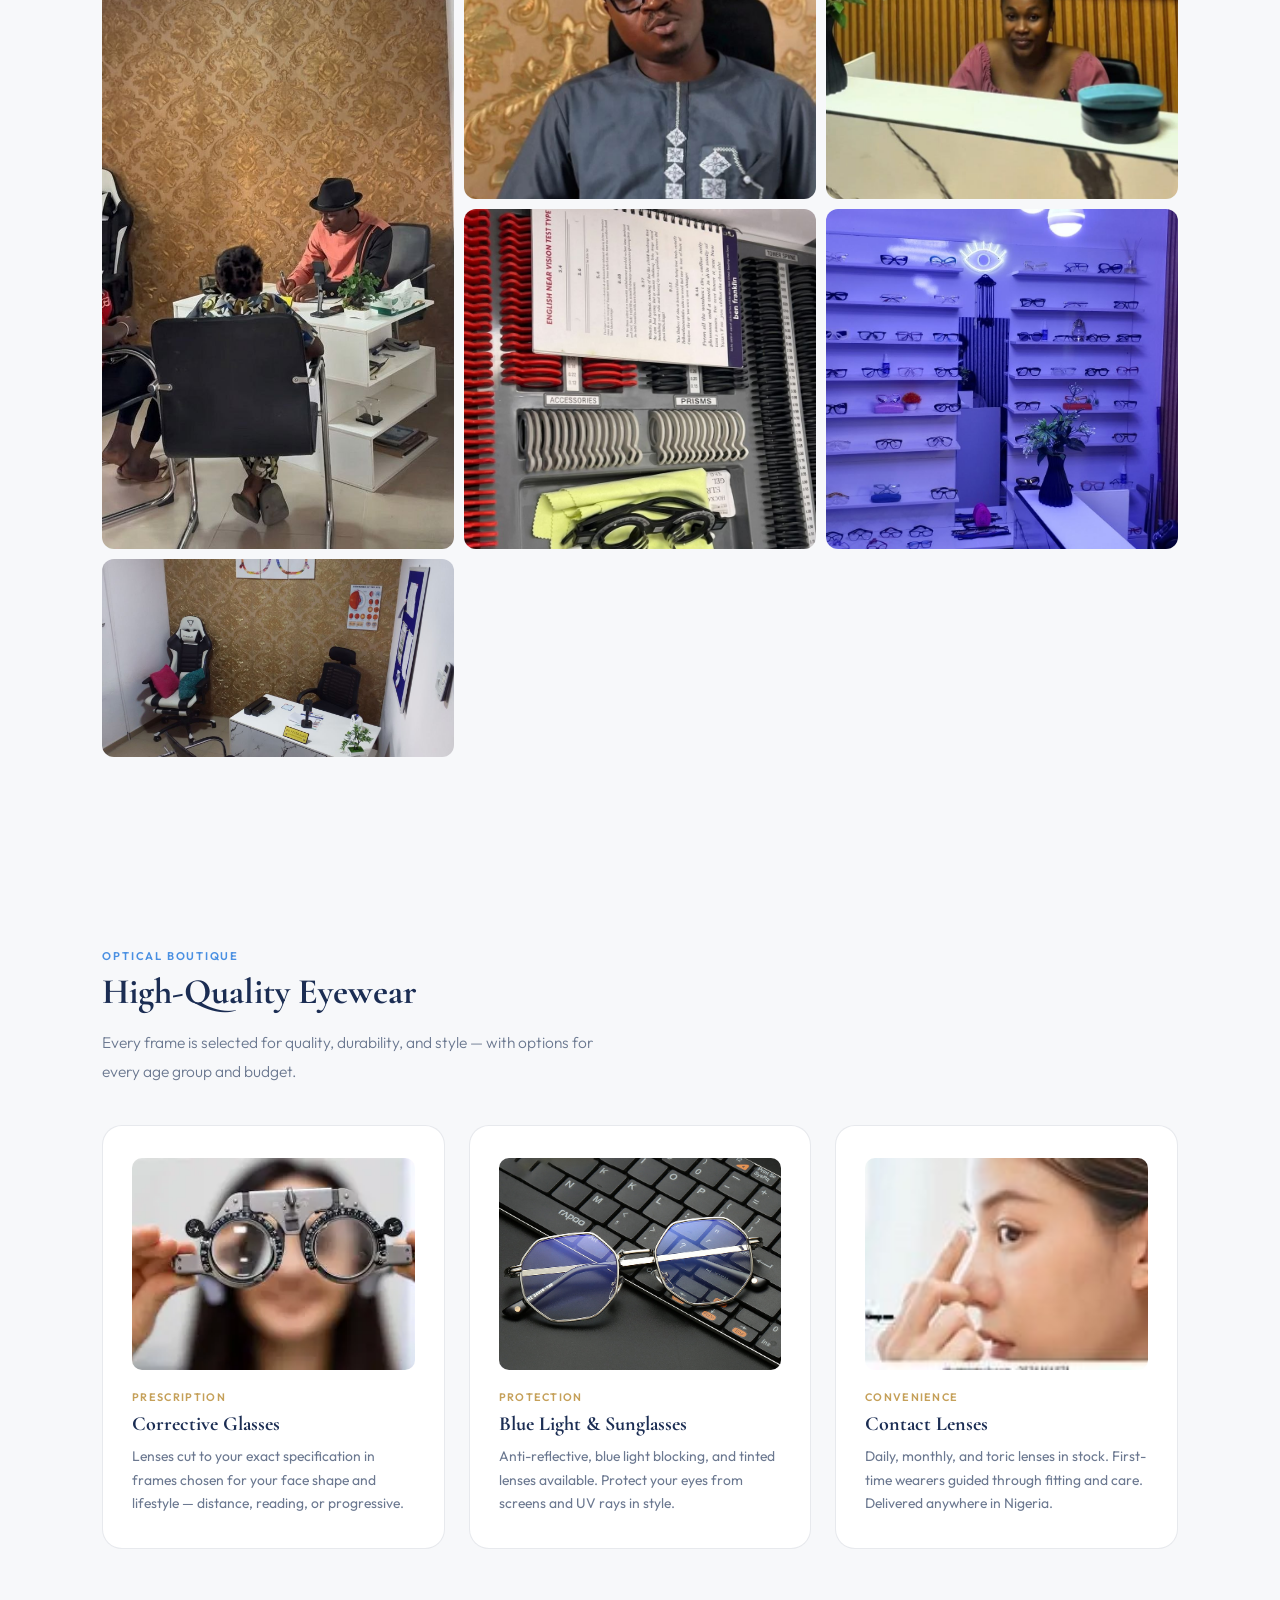
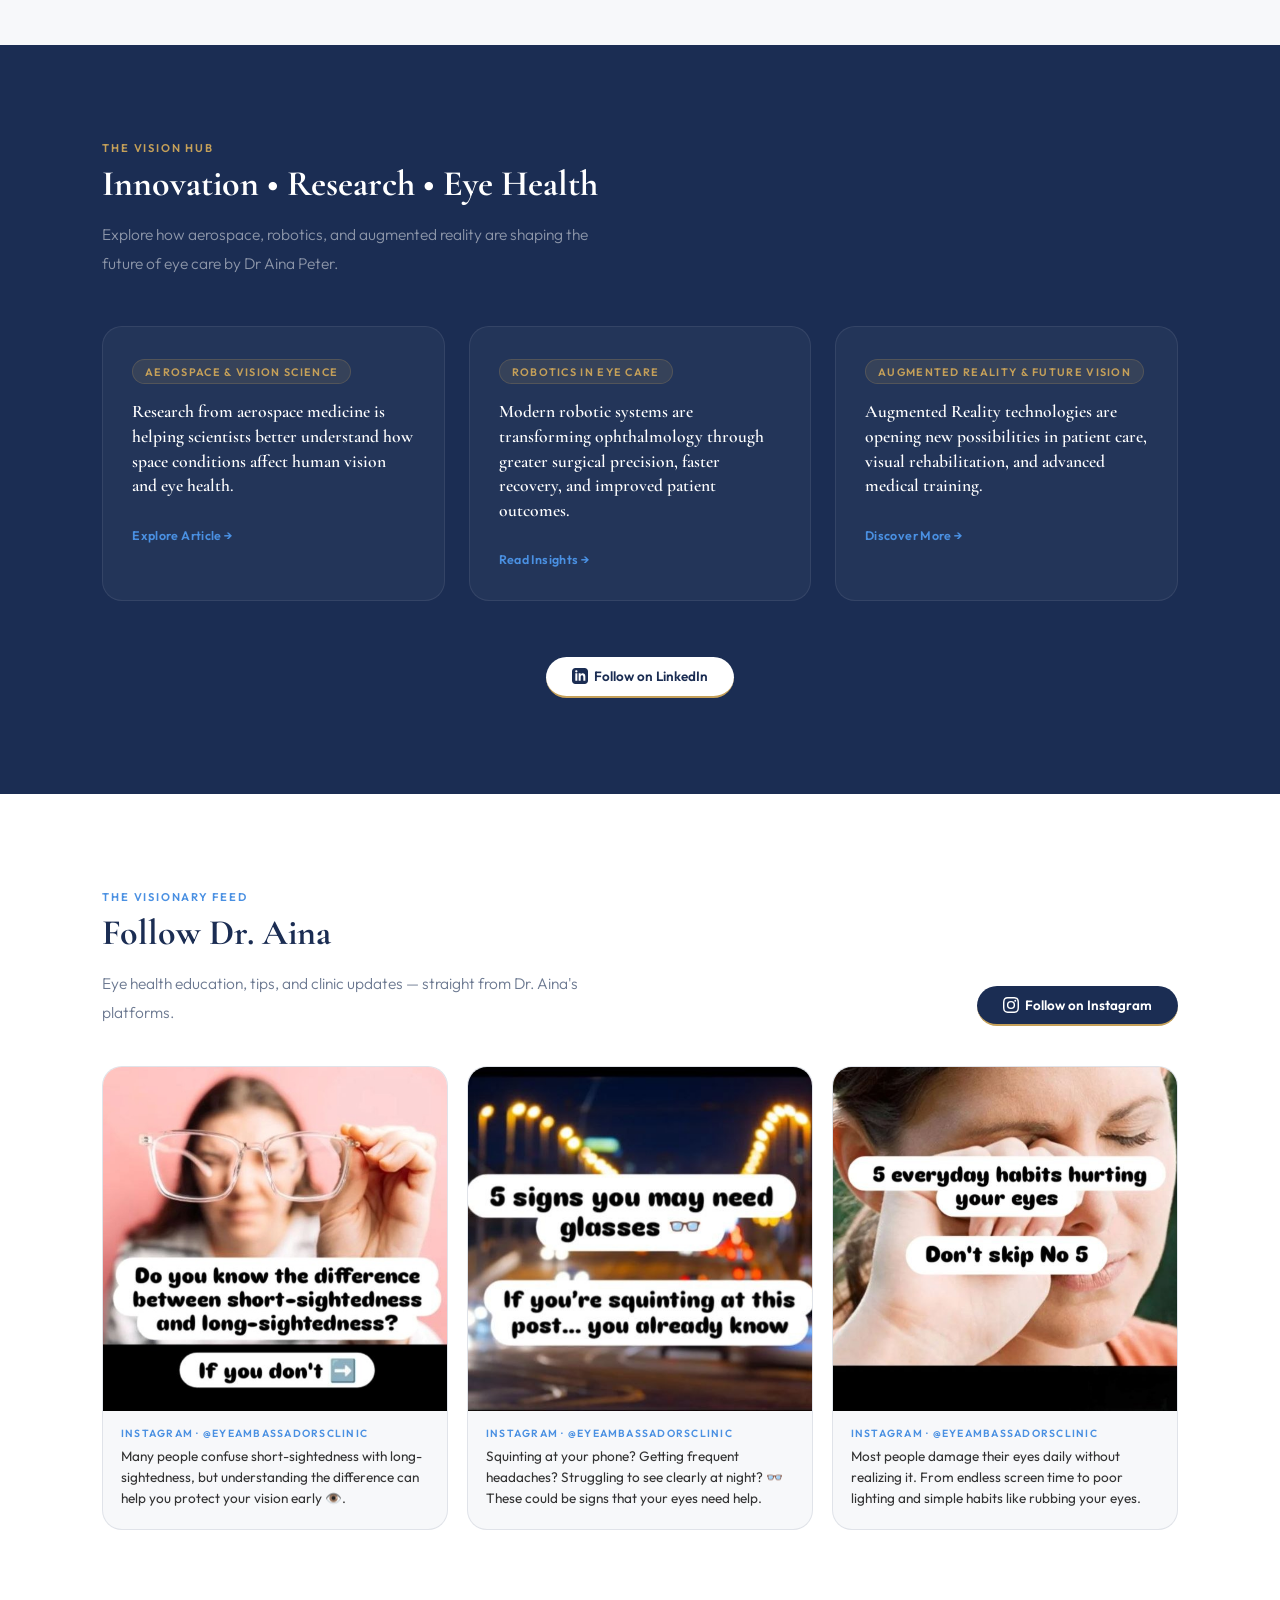
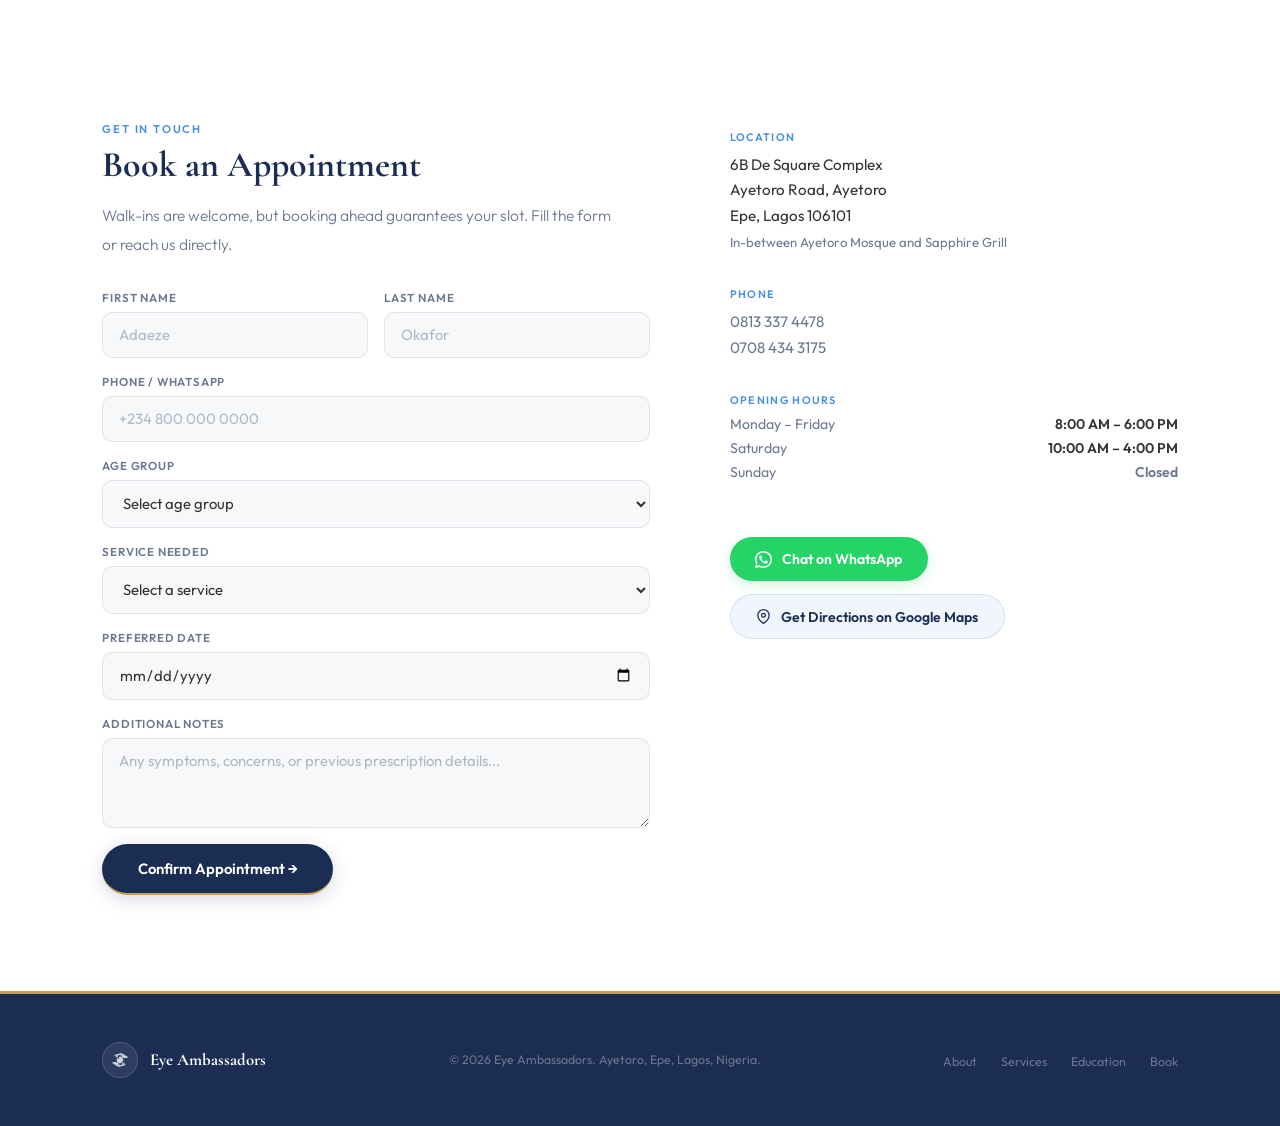
==== commit c50a243a: "update ig links" ====
--- a/index.html
+++ b/index.html
@@ -1919,7 +1919,7 @@
       </a>
     </div>
     <div class="social-grid">
-      <a class="social-card fade-up" href="YOUR_INSTAGRAM_LINK_1" target="_blank" rel="noopener"
+      <a class="social-card fade-up" href="https://www.instagram.com/p/DYph9HygvAl/?igsh=MTBia2U1b2t2c2Zn" target="_blank" rel="noopener"
         style="text-decoration:none;color:inherit;display:block;">
         <div class="social-thumb">
           <img src="images/social-1.jpg" alt="Eye health tip">
@@ -1931,11 +1931,10 @@
         </div>
         <div class="social-body">
           <p class="social-platform">Instagram · @eyeambassadorsclinic</p>
-          <p class="social-caption">Do you know the difference between short-sightedness and long-sightedness? Most
-            people don't — here's a quick breakdown.</p>
+          <p class="social-caption">Many people confuse short-sightedness with long-sightedness, but understanding the difference can help you protect your vision early 👁️.</p>
         </div>
       </a>
-      <a class="social-card fade-up d1" href="YOUR_INSTAGRAM_LINK_2" target="_blank" rel="noopener"
+      <a class="social-card fade-up d1" href="https://www.instagram.com/p/DYpki8kggmg/?igsh=czdsczB2cDFuYnA0" target="_blank" rel="noopener"
         style="text-decoration:none;color:inherit;display:block;">
         <div class="social-thumb">
           <img src="images/social-2.jpg" alt="Eye care education">
@@ -1946,12 +1945,11 @@
           </div>
         </div>
         <div class="social-body">
-          <p class="social-platform">TikTok · @eyeambassadorsclinic</p>
-          <p class="social-caption">5 signs you need glasses that most people ignore. If you're squinting at this post —
-            you already know.</p>
+          <p class="social-platform">Instagram · @eyeambassadorsclinic</p>
+          <p class="social-caption">Squinting at your phone? Getting frequent headaches? Struggling to see clearly at night? 👓 These could be signs that your eyes need help.</p>
         </div>
       </a>
-      <a class="social-card fade-up d2" href="YOUR_INSTAGRAM_LINK_3" target="_blank" rel="noopener"
+      <a class="social-card fade-up d2" href="https://www.instagram.com/p/DYplbdQgppD/?igsh=MXZ3dm9zdndneTQ0ag==" target="_blank" rel="noopener"
         style="text-decoration:none;color:inherit;display:block;">
         <div class="social-thumb">
           <img src="images/social-3.jpg" alt="Clinic update">
@@ -1963,8 +1961,7 @@
         </div>
         <div class="social-body">
           <p class="social-platform">Instagram · @eyeambassadorsclinic</p>
-          <p class="social-caption">Why does your eye twitch? It's usually not serious — but here's what your body is
-            trying to tell you.</p>
+          <p class="social-caption">Most people damage their eyes daily without realizing it. From endless screen time to poor lighting and simple habits like rubbing your eyes.</p>
         </div>
       </a>
     </div>
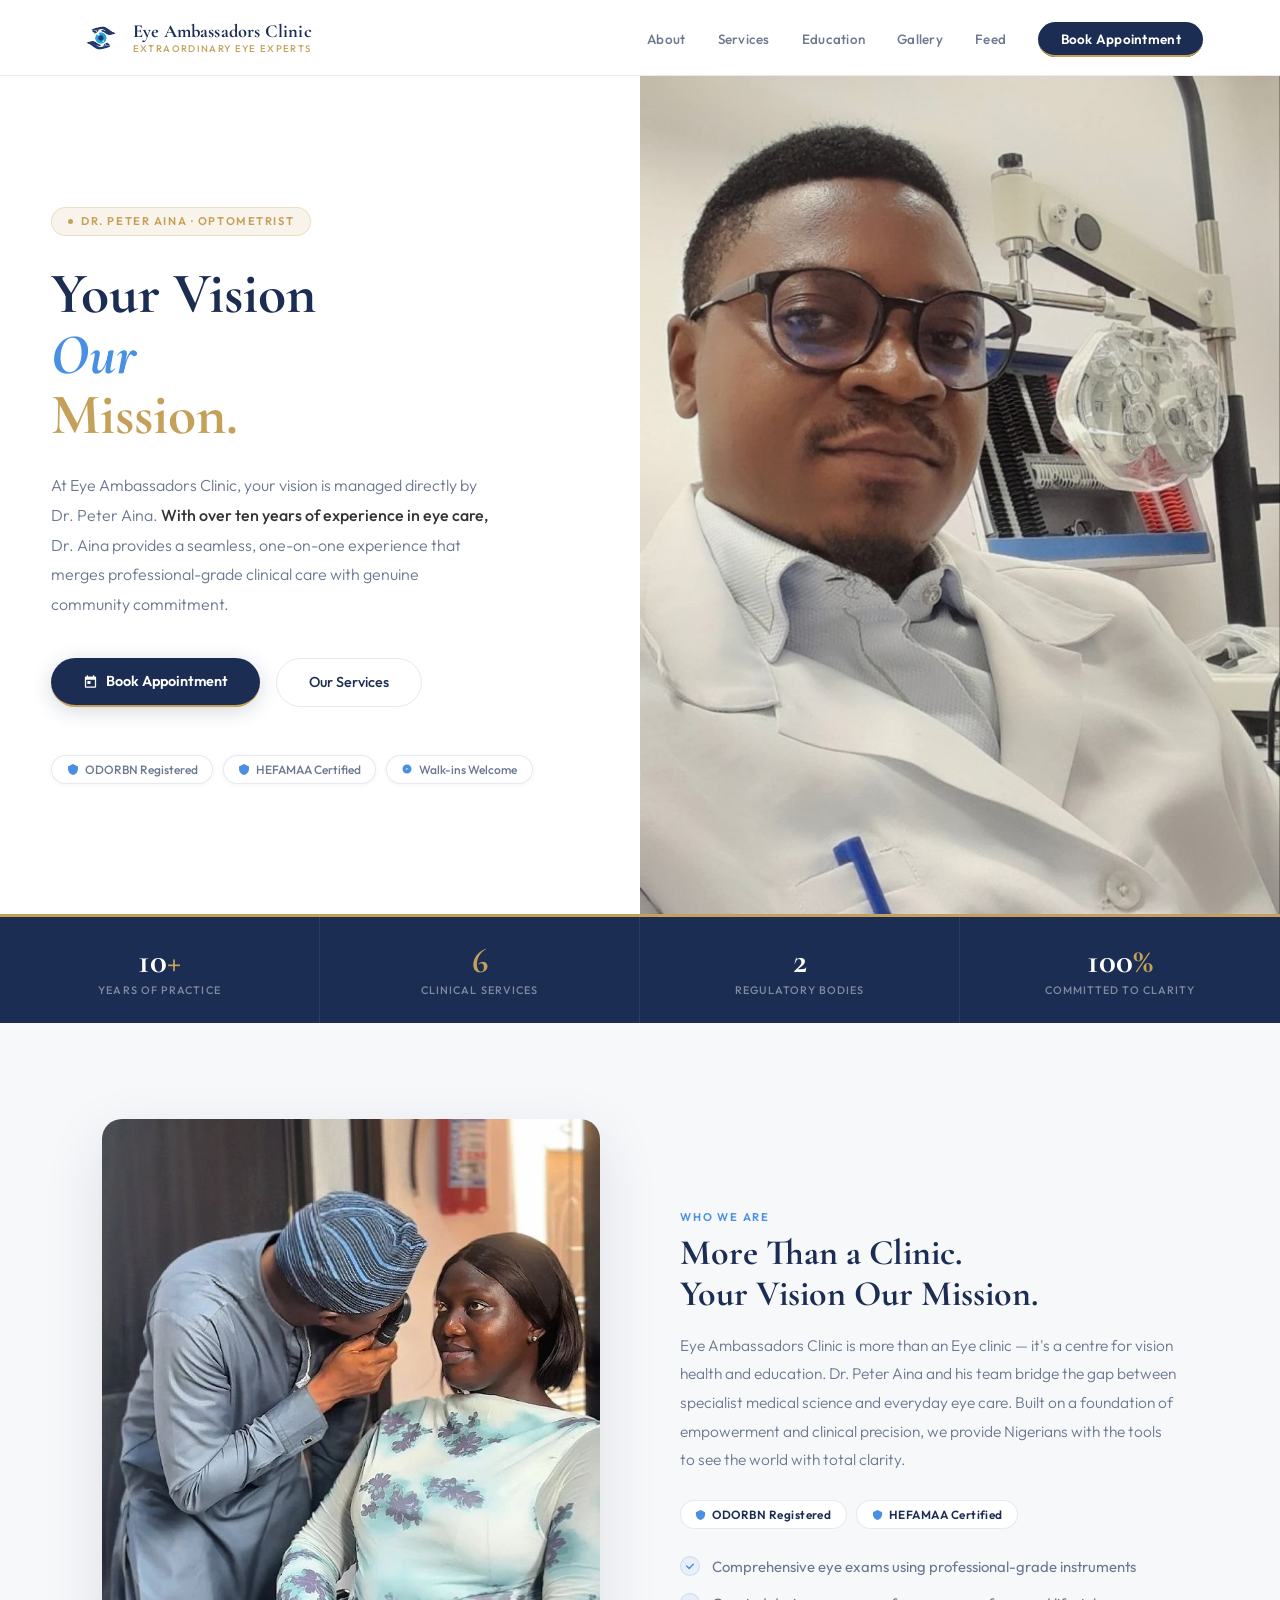
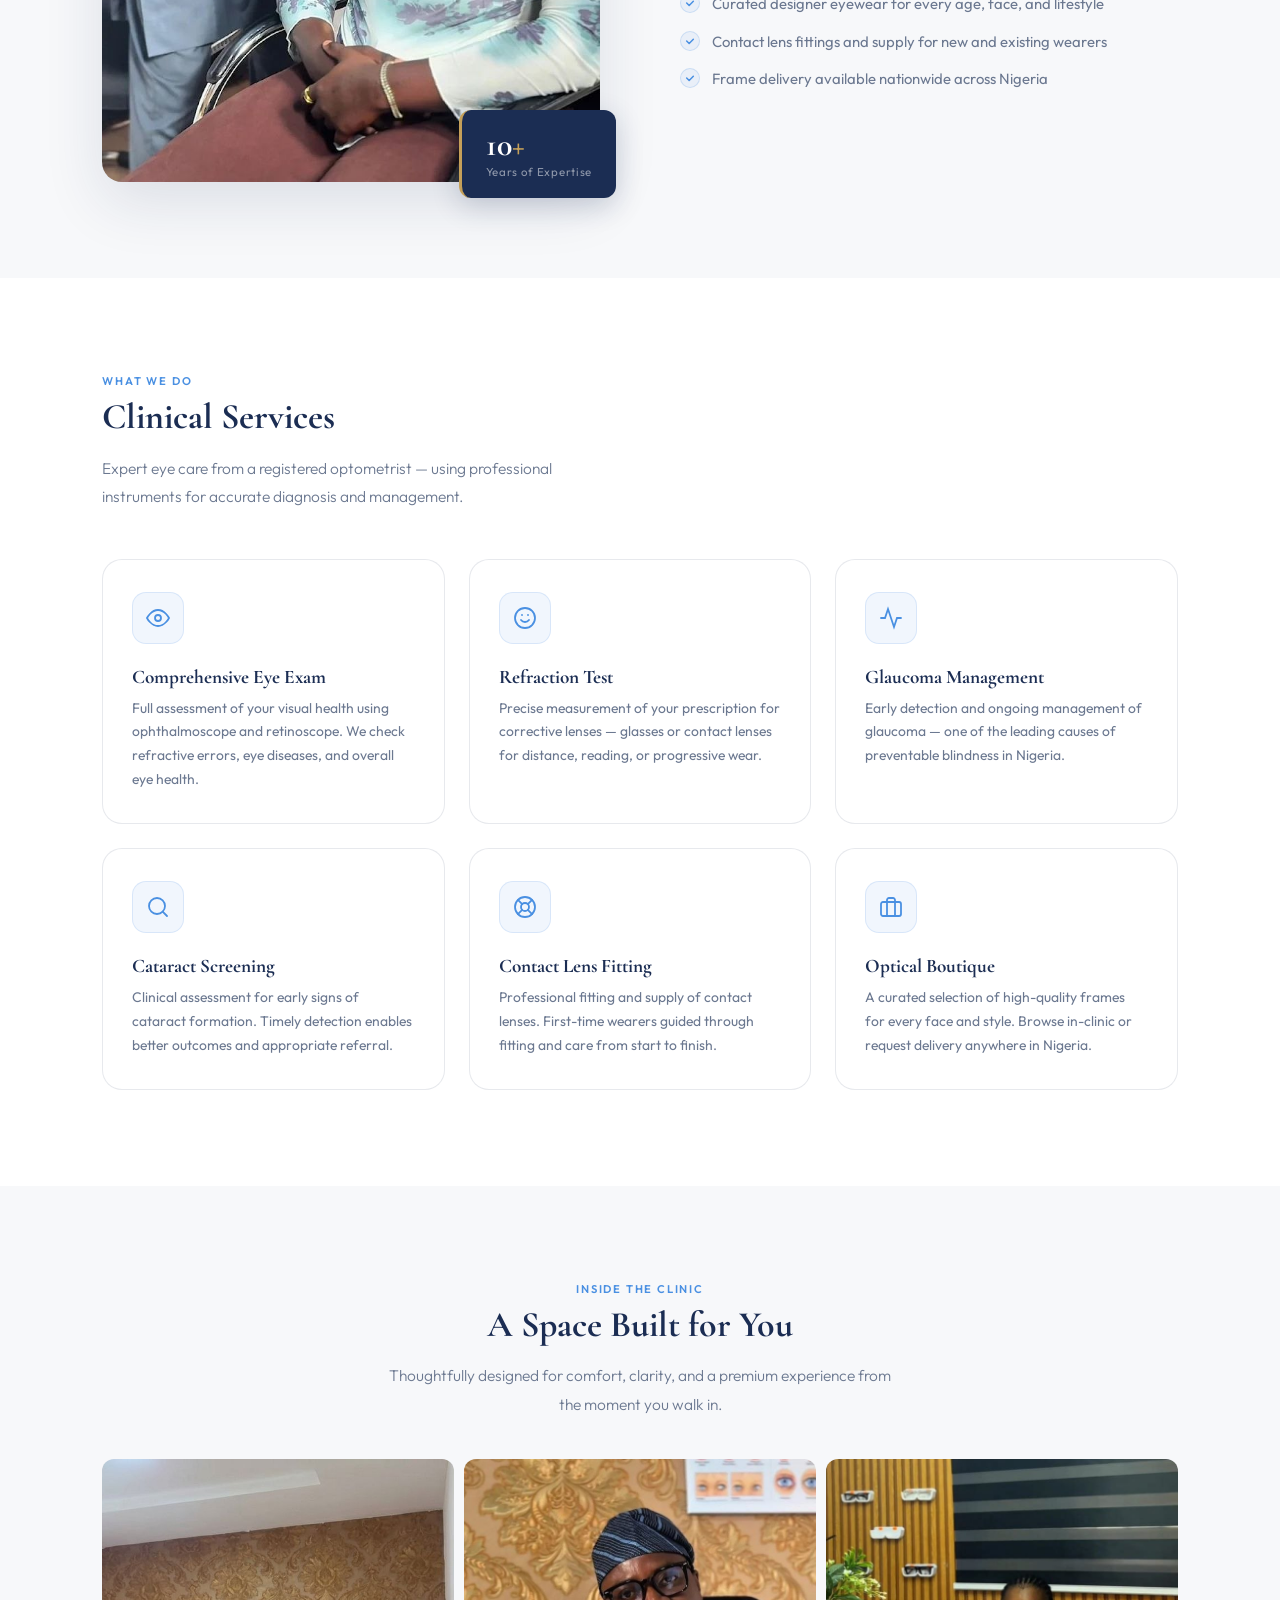
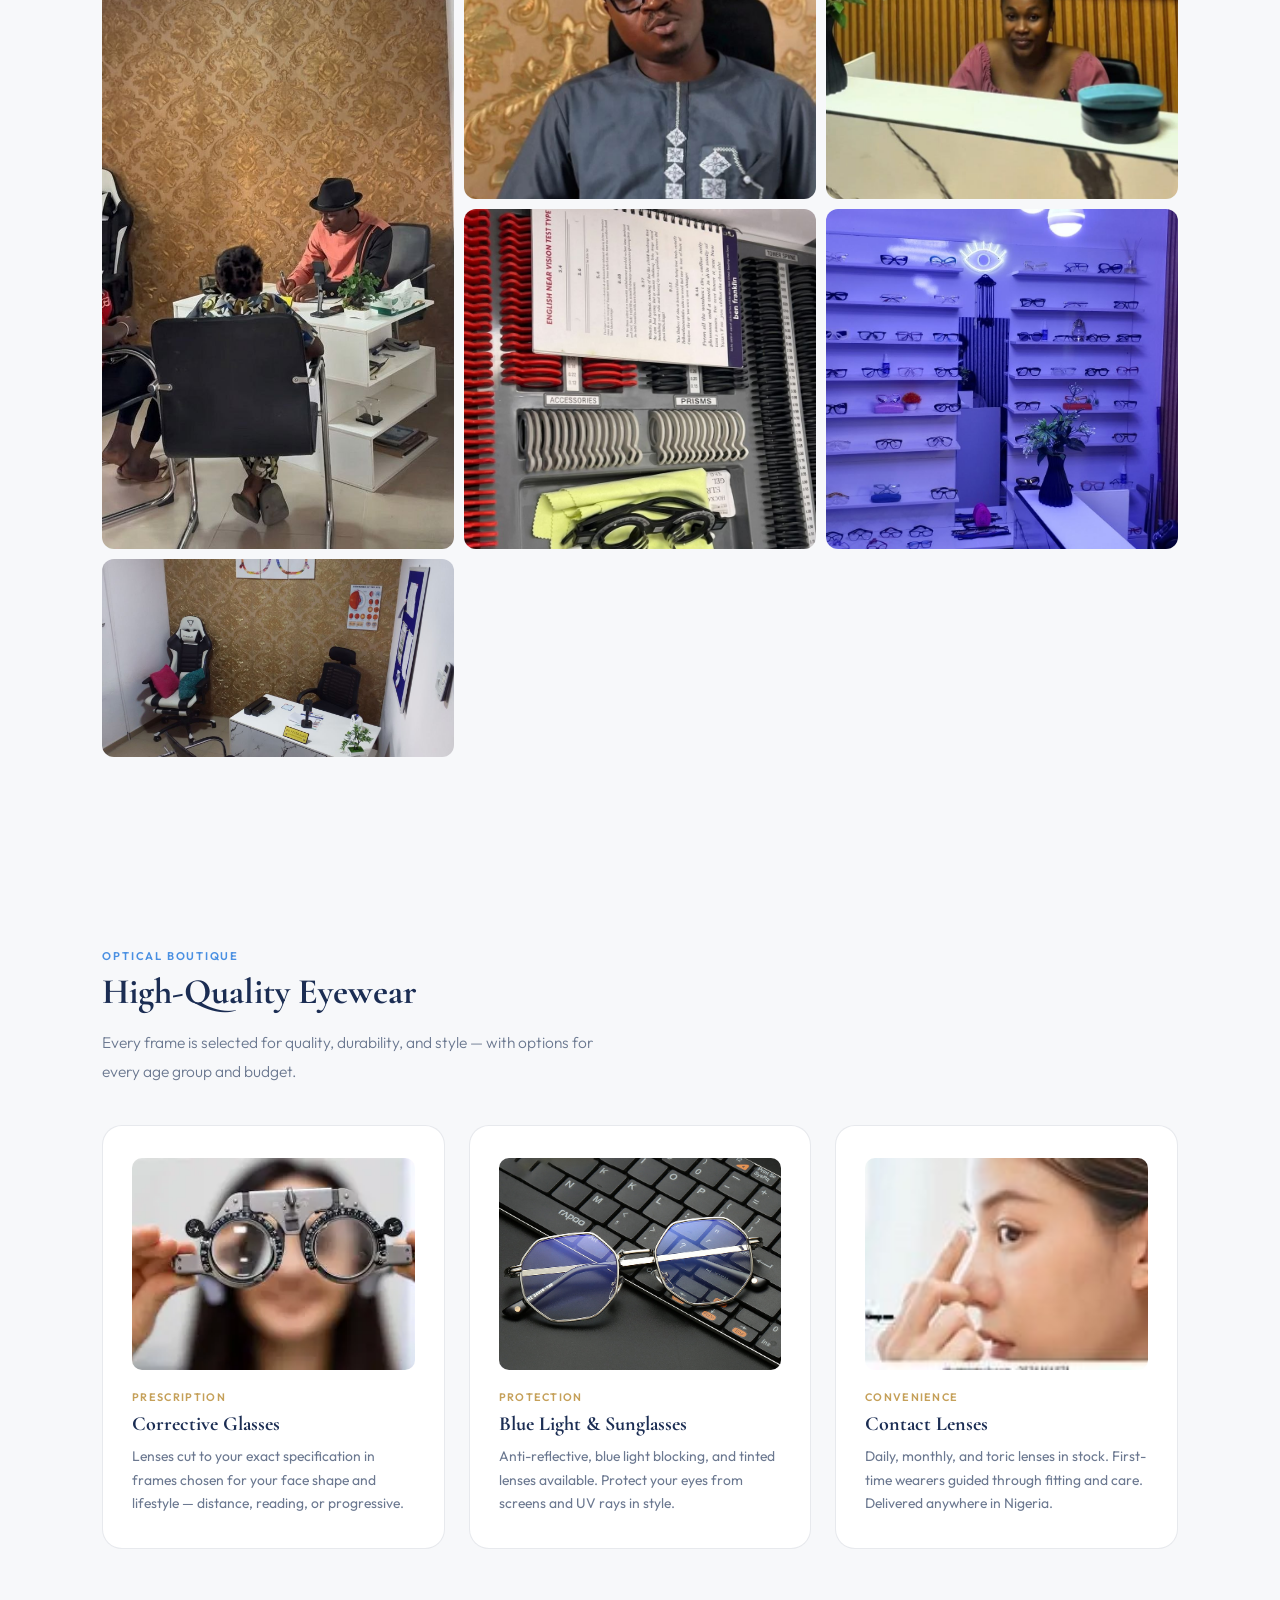
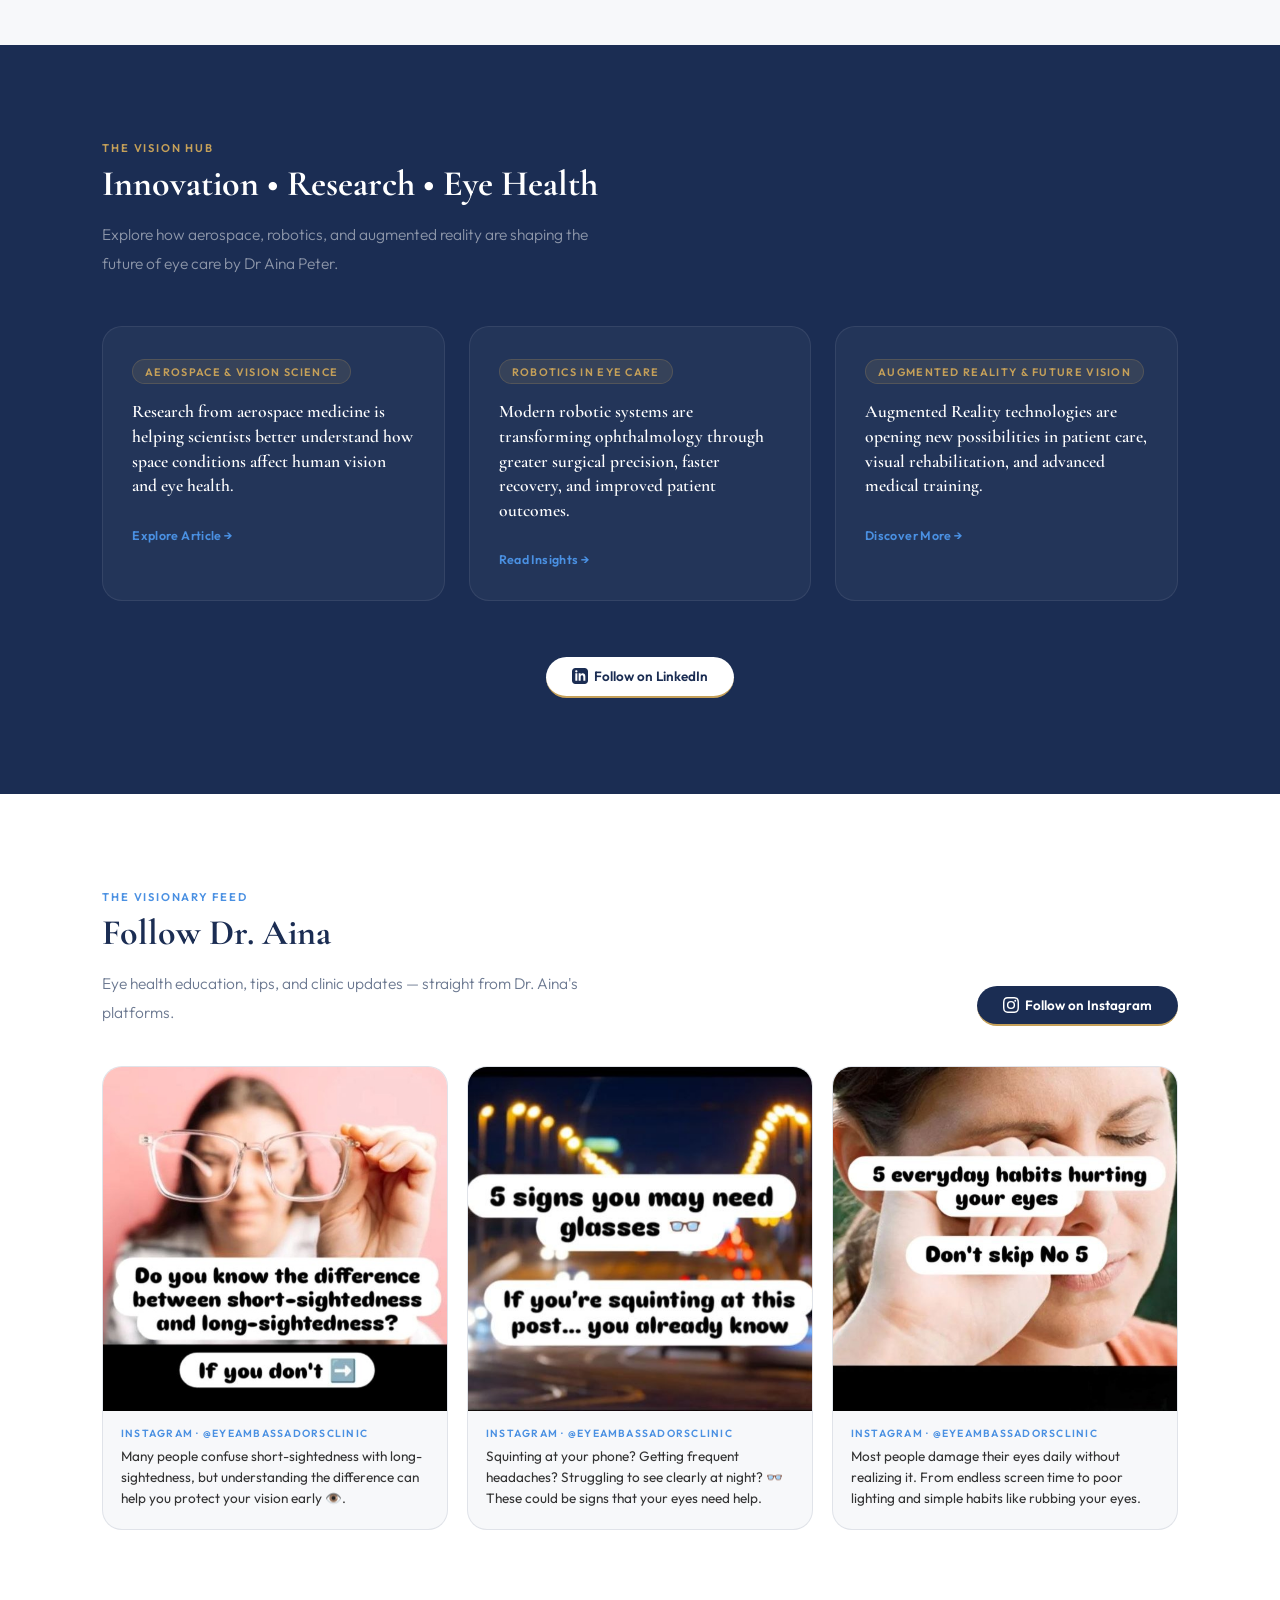
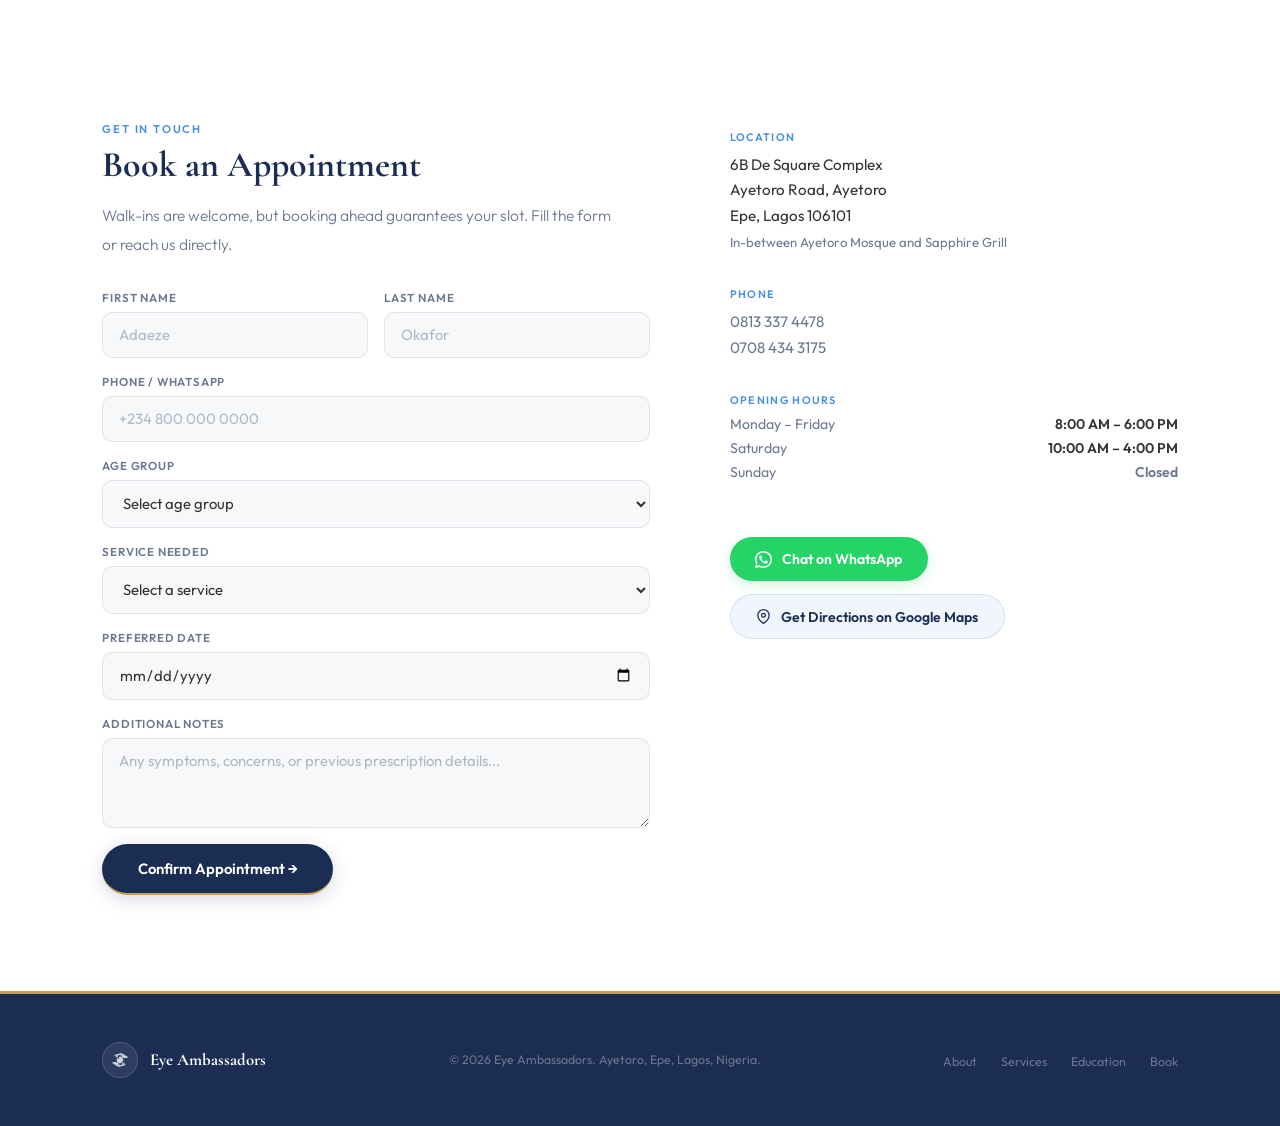
==== commit 381405a6: "Add favicon set, fix hero crop, replace hero badge text Co-Authored-By: Claude Sonnet 5.5 <noreply@a" ====
--- a/index.html
+++ b/index.html
@@ -13,6 +13,10 @@
   <meta property="og:description"
     content="Modern eye care, premium eyewear, and community health education. Epe, Lagos.">
   <meta property="og:type" content="website">
+  <link rel="icon" href="favicon.ico" sizes="any">
+  <link rel="icon" type="image/png" sizes="48x48" href="favicon-48.png">
+  <link rel="icon" type="image/png" sizes="192x192" href="favicon-192.png">
+  <link rel="apple-touch-icon" href="apple-touch-icon.png">
   <script type="application/ld+json">
 {
   "@context": "https://schema.org",
@@ -355,7 +359,7 @@
       width: 100%;
       height: 100%;
       object-fit: cover;
-      object-position: center;
+      object-position: center top;
       filter: brightness(0.95) saturate(1.05);
       transition: transform 8s ease;
     }
@@ -1587,7 +1591,7 @@
   <!-- HERO -->
   <div class="hero">
     <div class="hero-left">
-      <div class="hero-eyebrow"><span></span>Epe, Lagos · Est. 2026</div>
+      <div class="hero-eyebrow"><span></span>Dr. Peter Aina · Optometrist</div>
       <h1 class="hero-title">
         Your Vision<br>
         <em>Our</em><br>
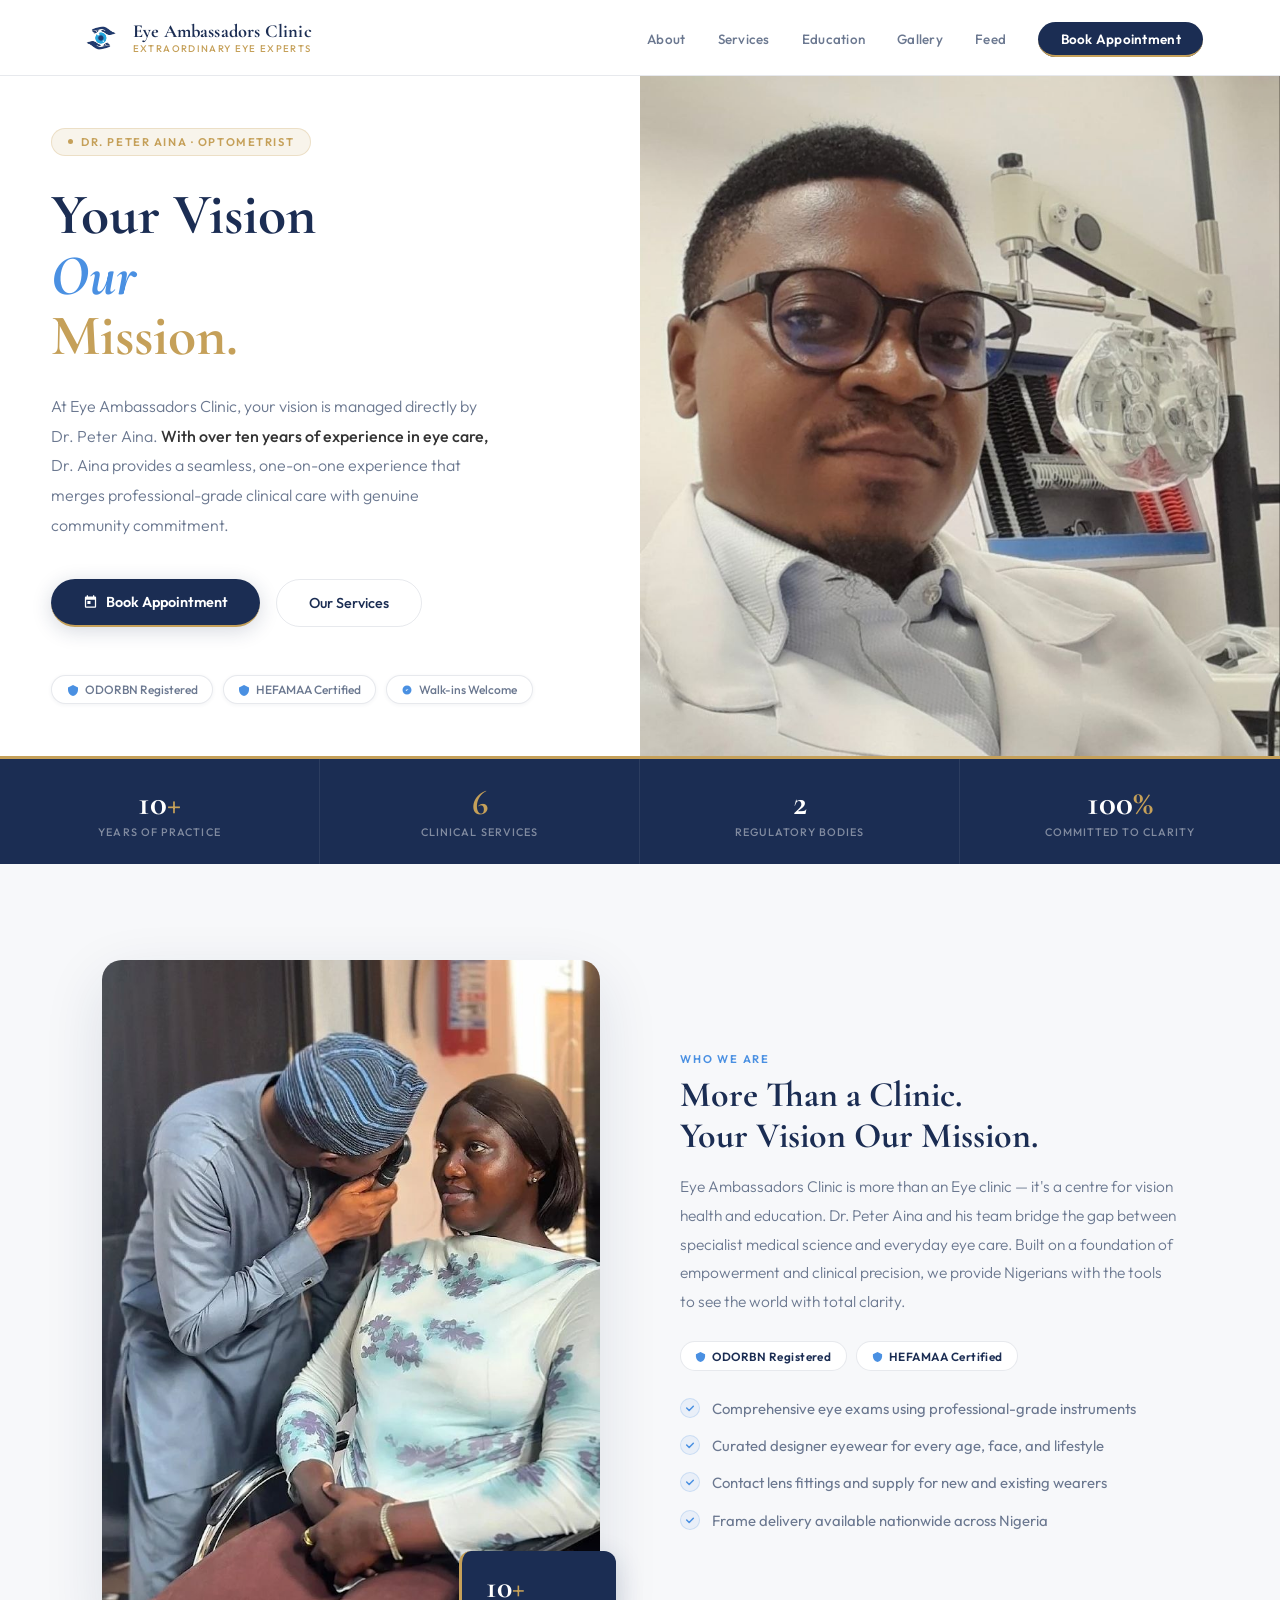
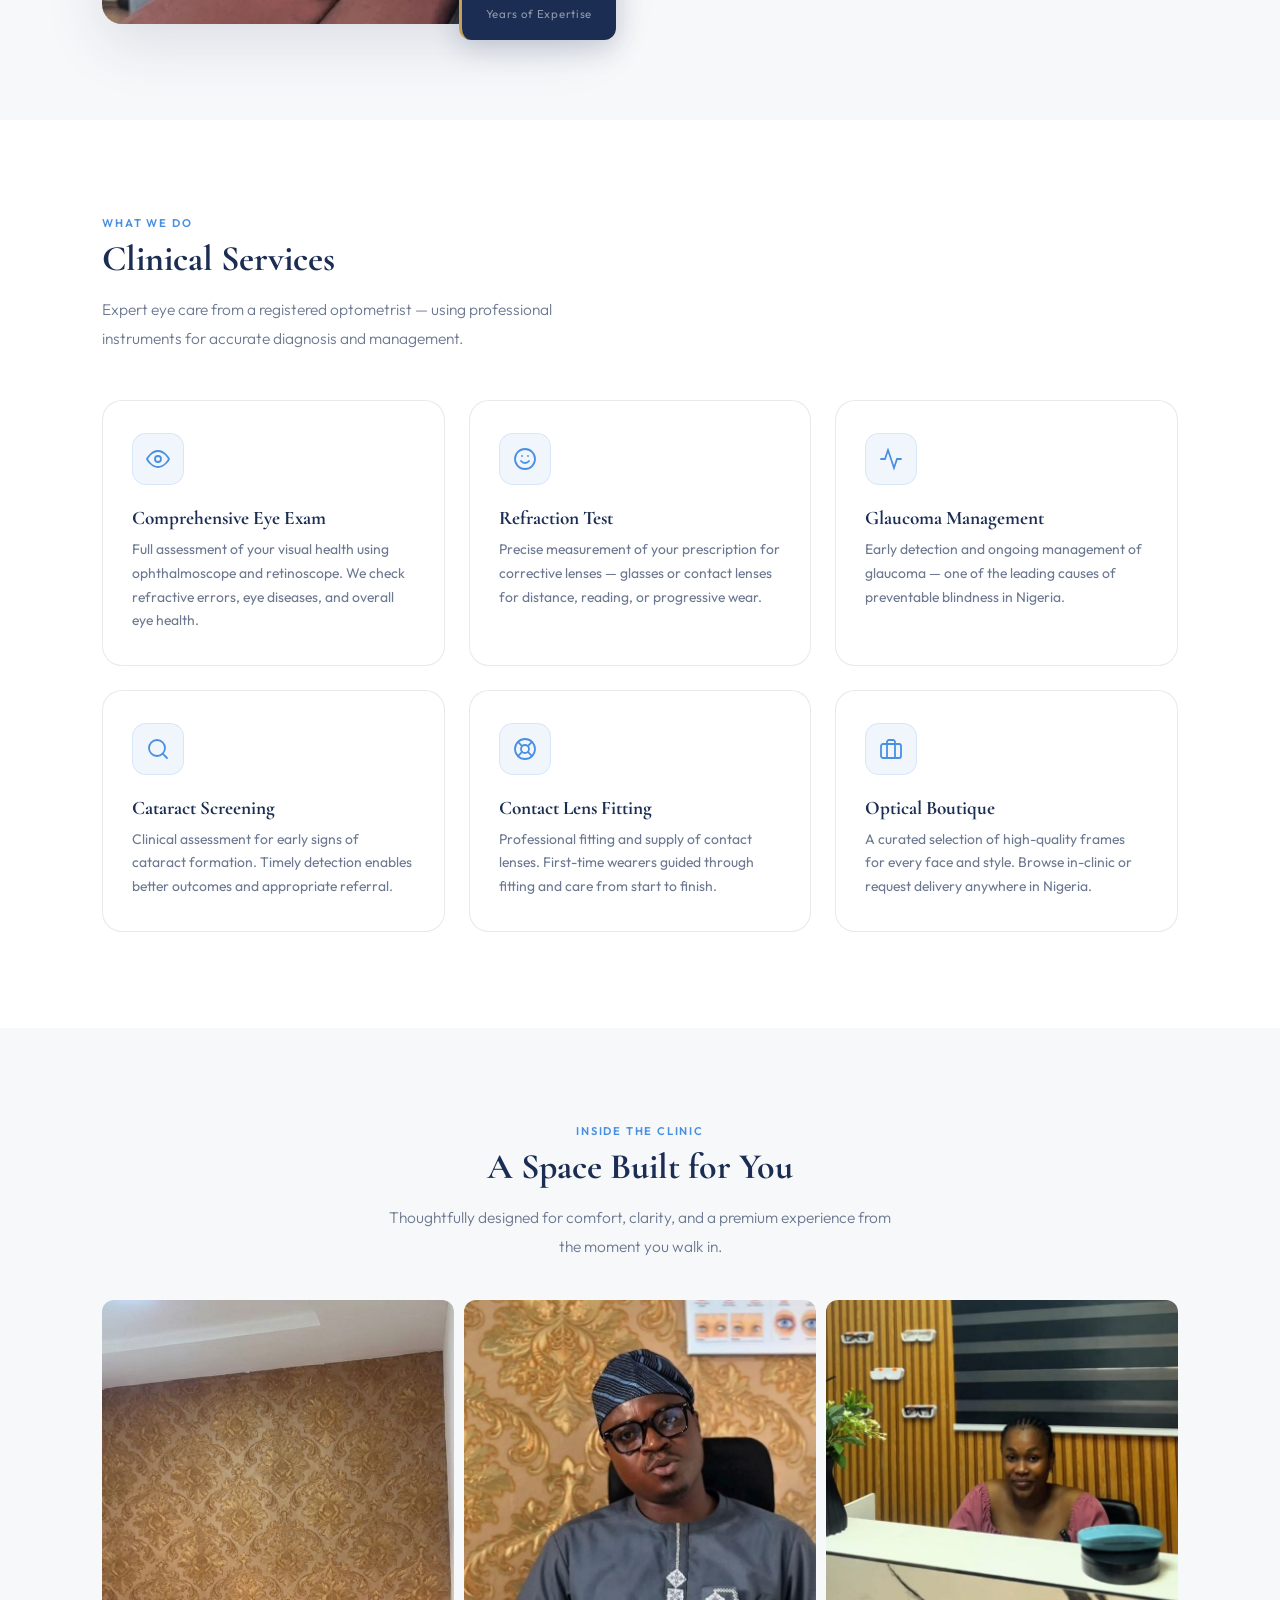
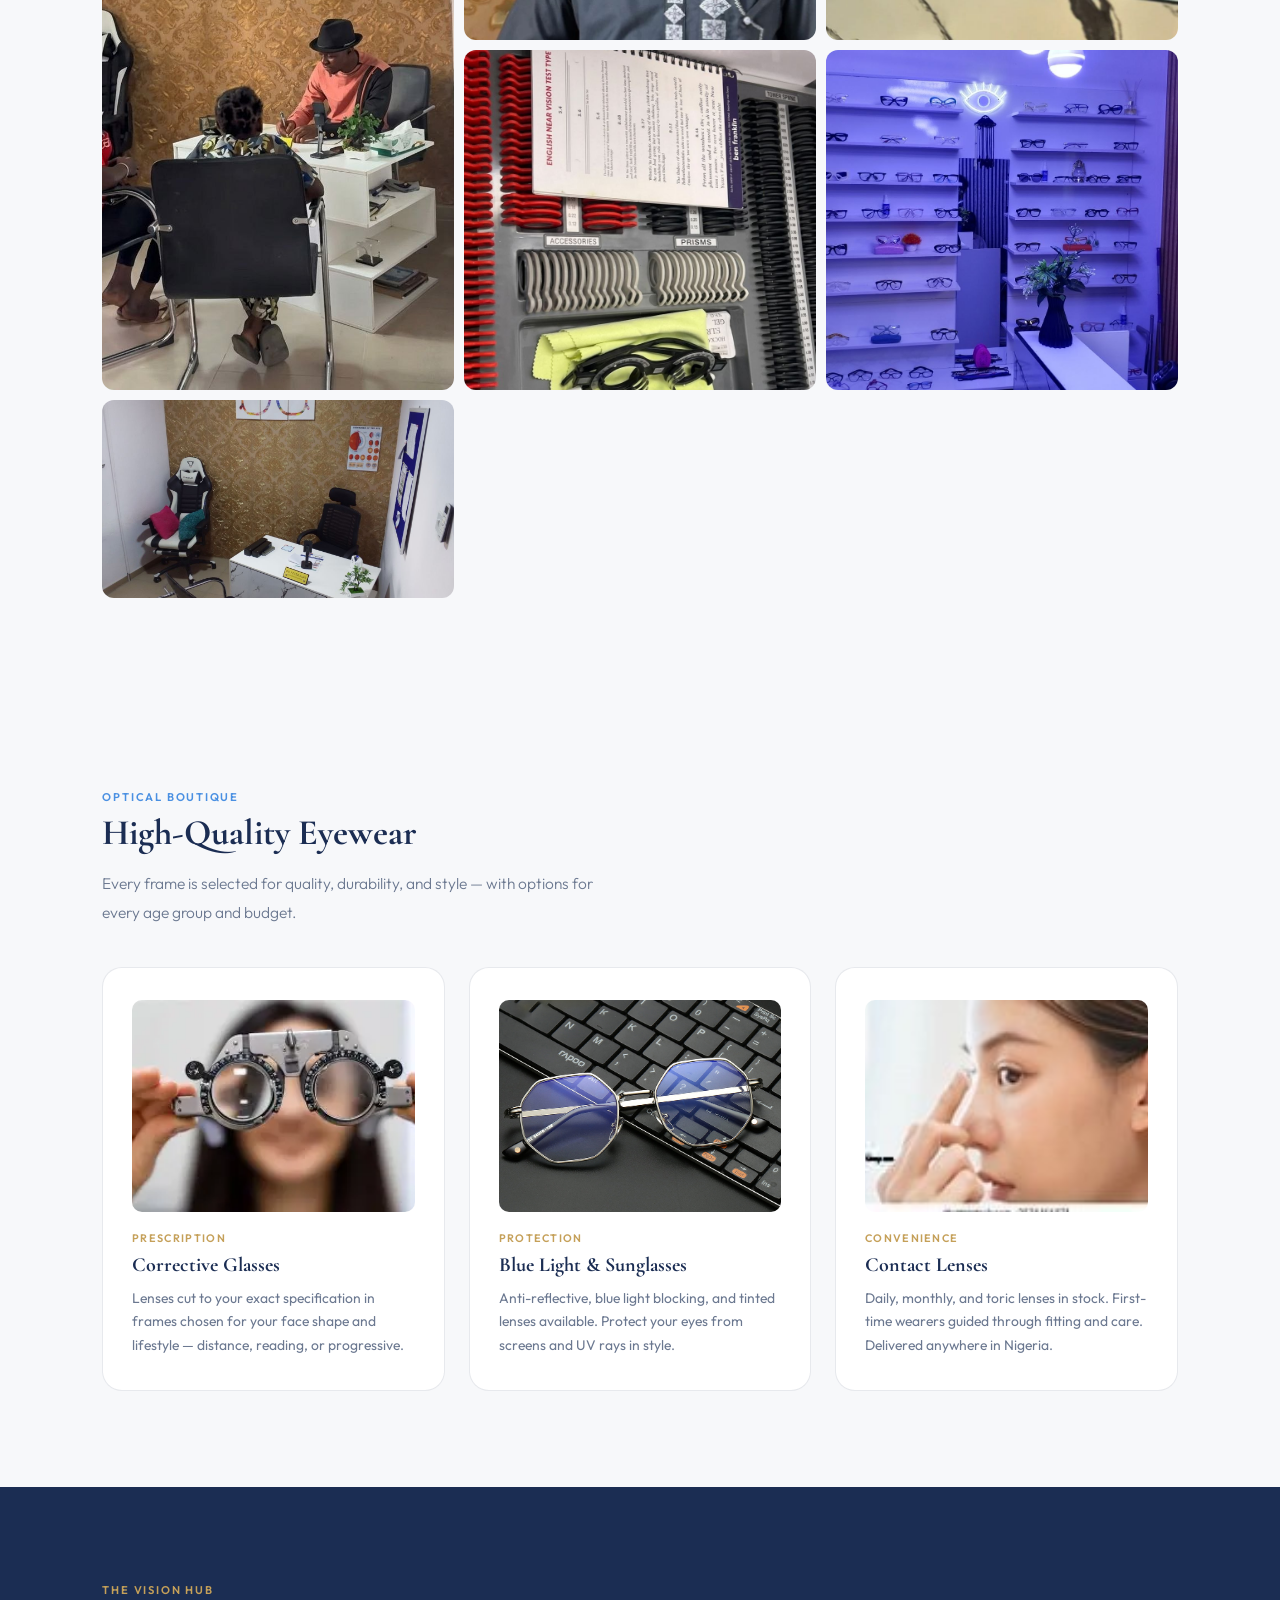
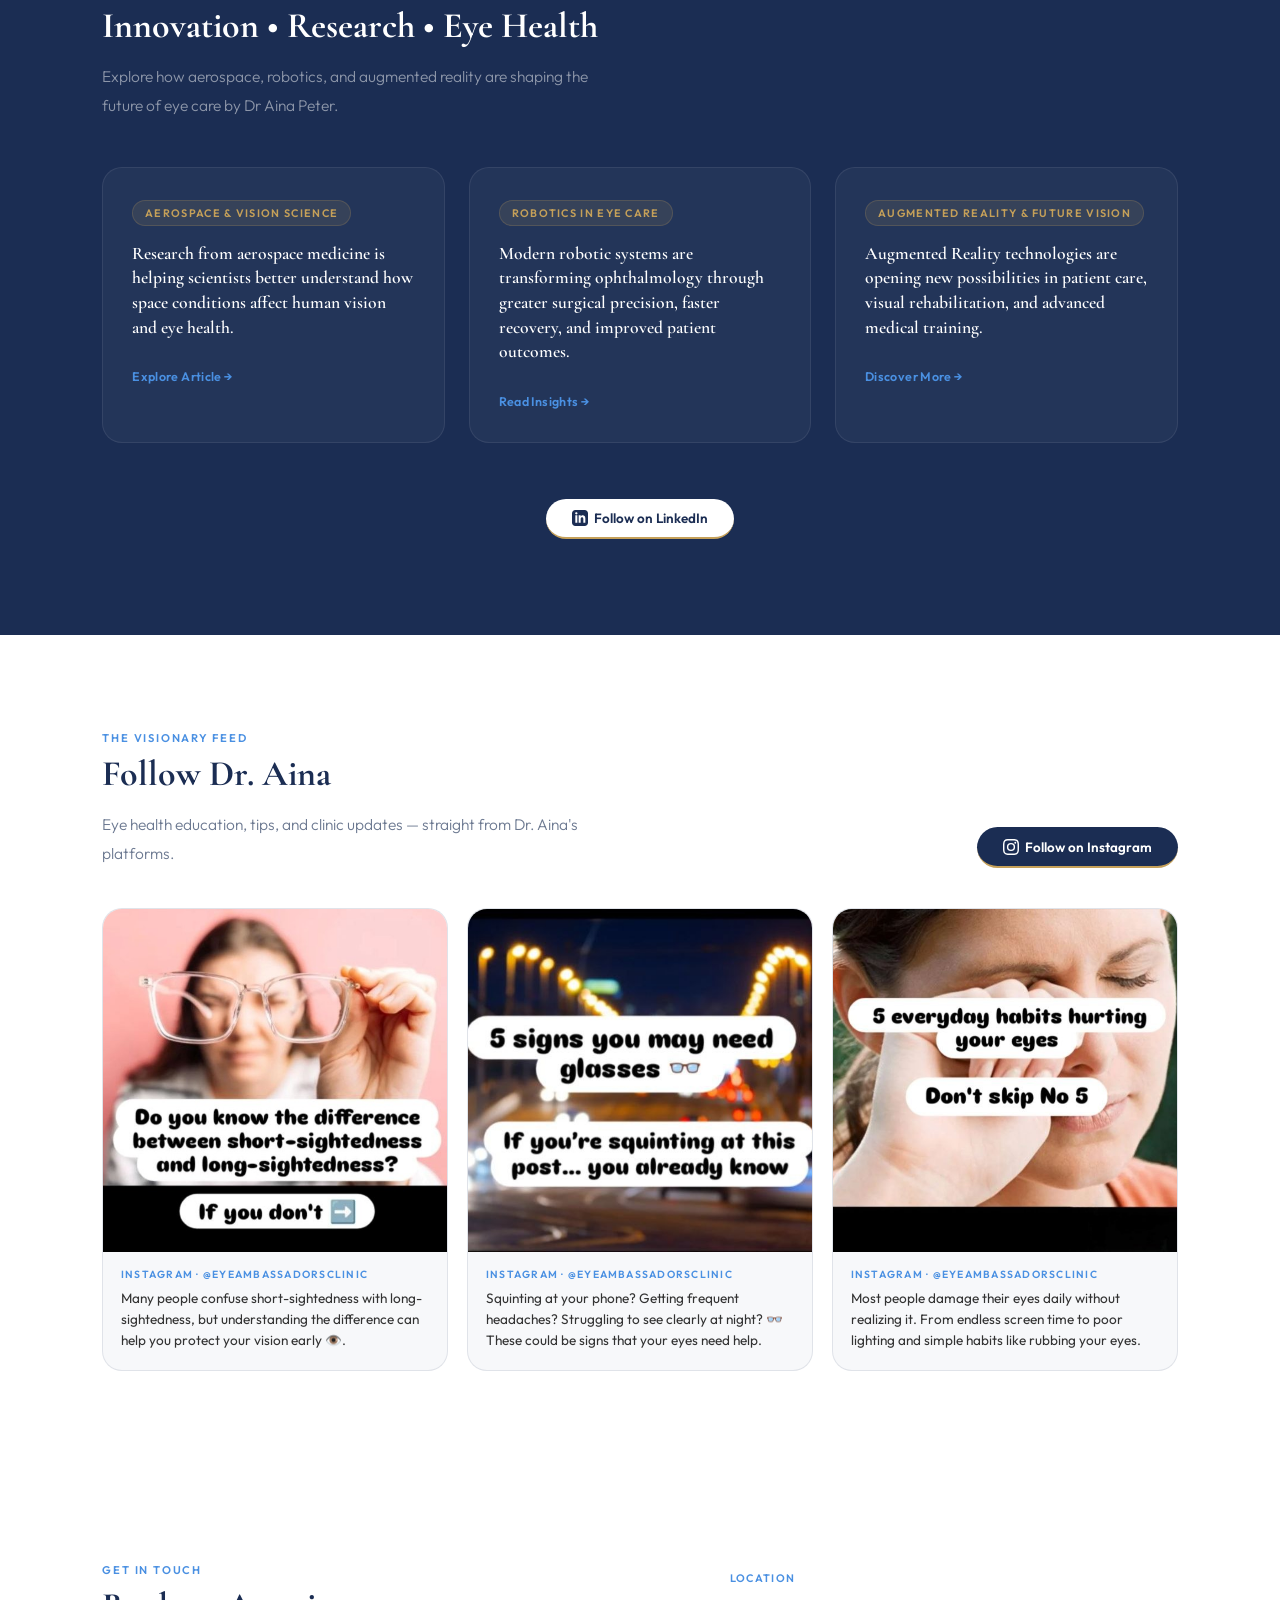
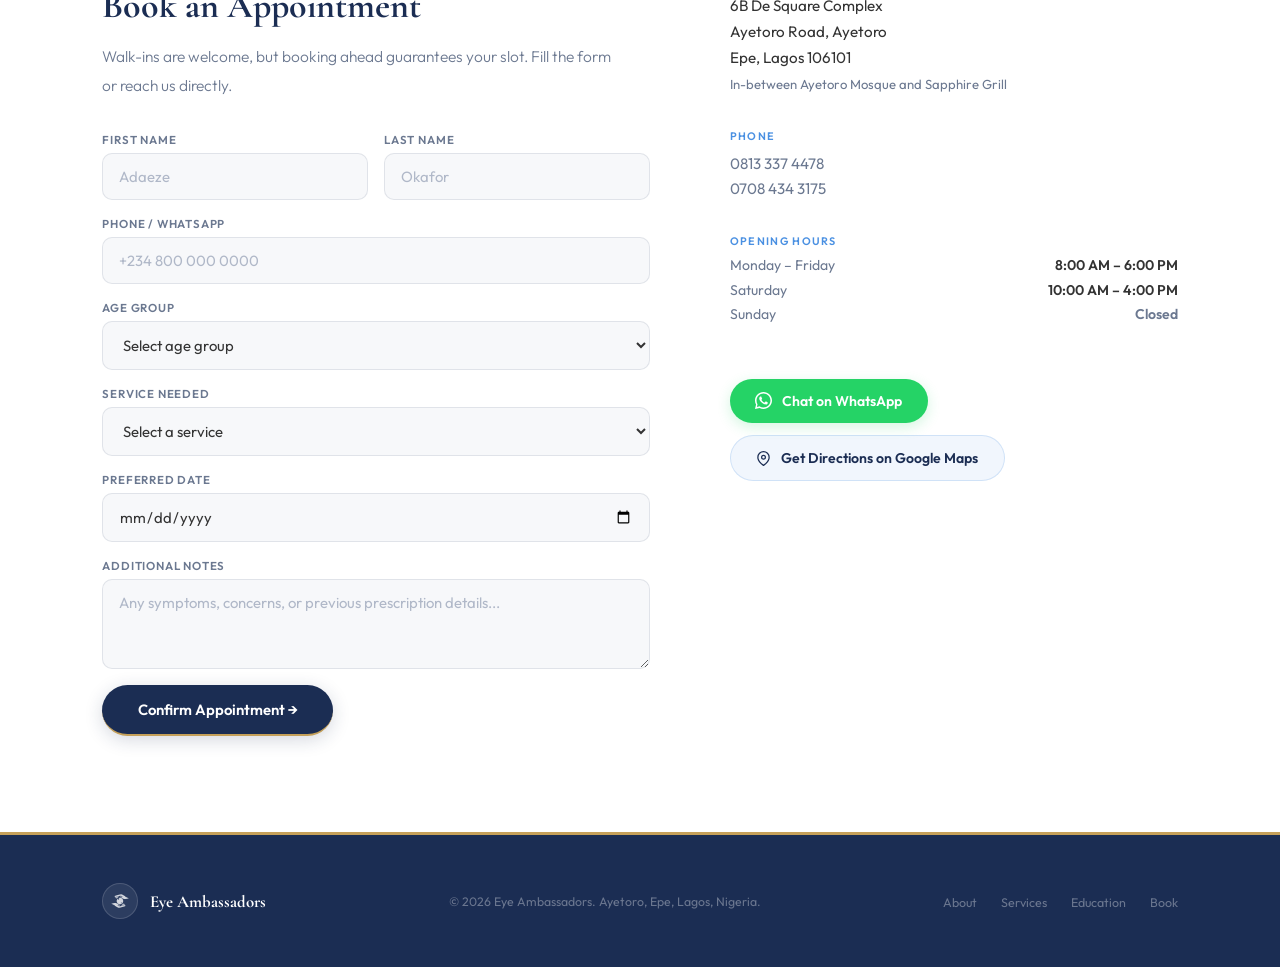
==== commit bb3c4381: "Fix oversized hero: cap hero height so text isn't pushed down by tall photo Co-Authored-By: Claude S" ====
--- a/index.html
+++ b/index.html
@@ -13,6 +13,9 @@
   <meta property="og:description"
     content="Modern eye care, premium eyewear, and community health education. Epe, Lagos.">
   <meta property="og:type" content="website">
+  <meta property="og:url" content="https://eyeambassadorsclinic.com/">
+  <meta property="og:image" content="https://eyeambassadorsclinic.com/logo.png">
+  <link rel="canonical" href="https://eyeambassadorsclinic.com/">
   <link rel="icon" href="favicon.ico" sizes="any">
   <link rel="icon" type="image/png" sizes="48x48" href="favicon-48.png">
   <link rel="icon" type="image/png" sizes="192x192" href="favicon-192.png">
@@ -22,6 +25,9 @@
   "@context": "https://schema.org",
   "@type": "MedicalBusiness",
   "name": "Eye Ambassadors",
+  "url": "https://eyeambassadorsclinic.com/",
+  "logo": "https://eyeambassadorsclinic.com/logo.png",
+  "image": "https://eyeambassadorsclinic.com/logo.png",
   "description": "Your Vision Our Mission. Comprehensive eye exams, refraction, glaucoma management, cataract screening, designer eyewear and contact lenses.",
   "medicalSpecialty": "Optometry",
   "address": {
@@ -348,7 +354,7 @@
       overflow: hidden;
       display: flex;
       align-items: stretch;
-      min-height: 520px;
+      min-height: clamp(520px, calc(100vh - 76px), 680px);
     }
 
     .hero-right::after {
@@ -356,6 +362,8 @@
     }
 
     .hero-right img {
+      position: absolute;
+      inset: 0;
       width: 100%;
       height: 100%;
       object-fit: cover;
